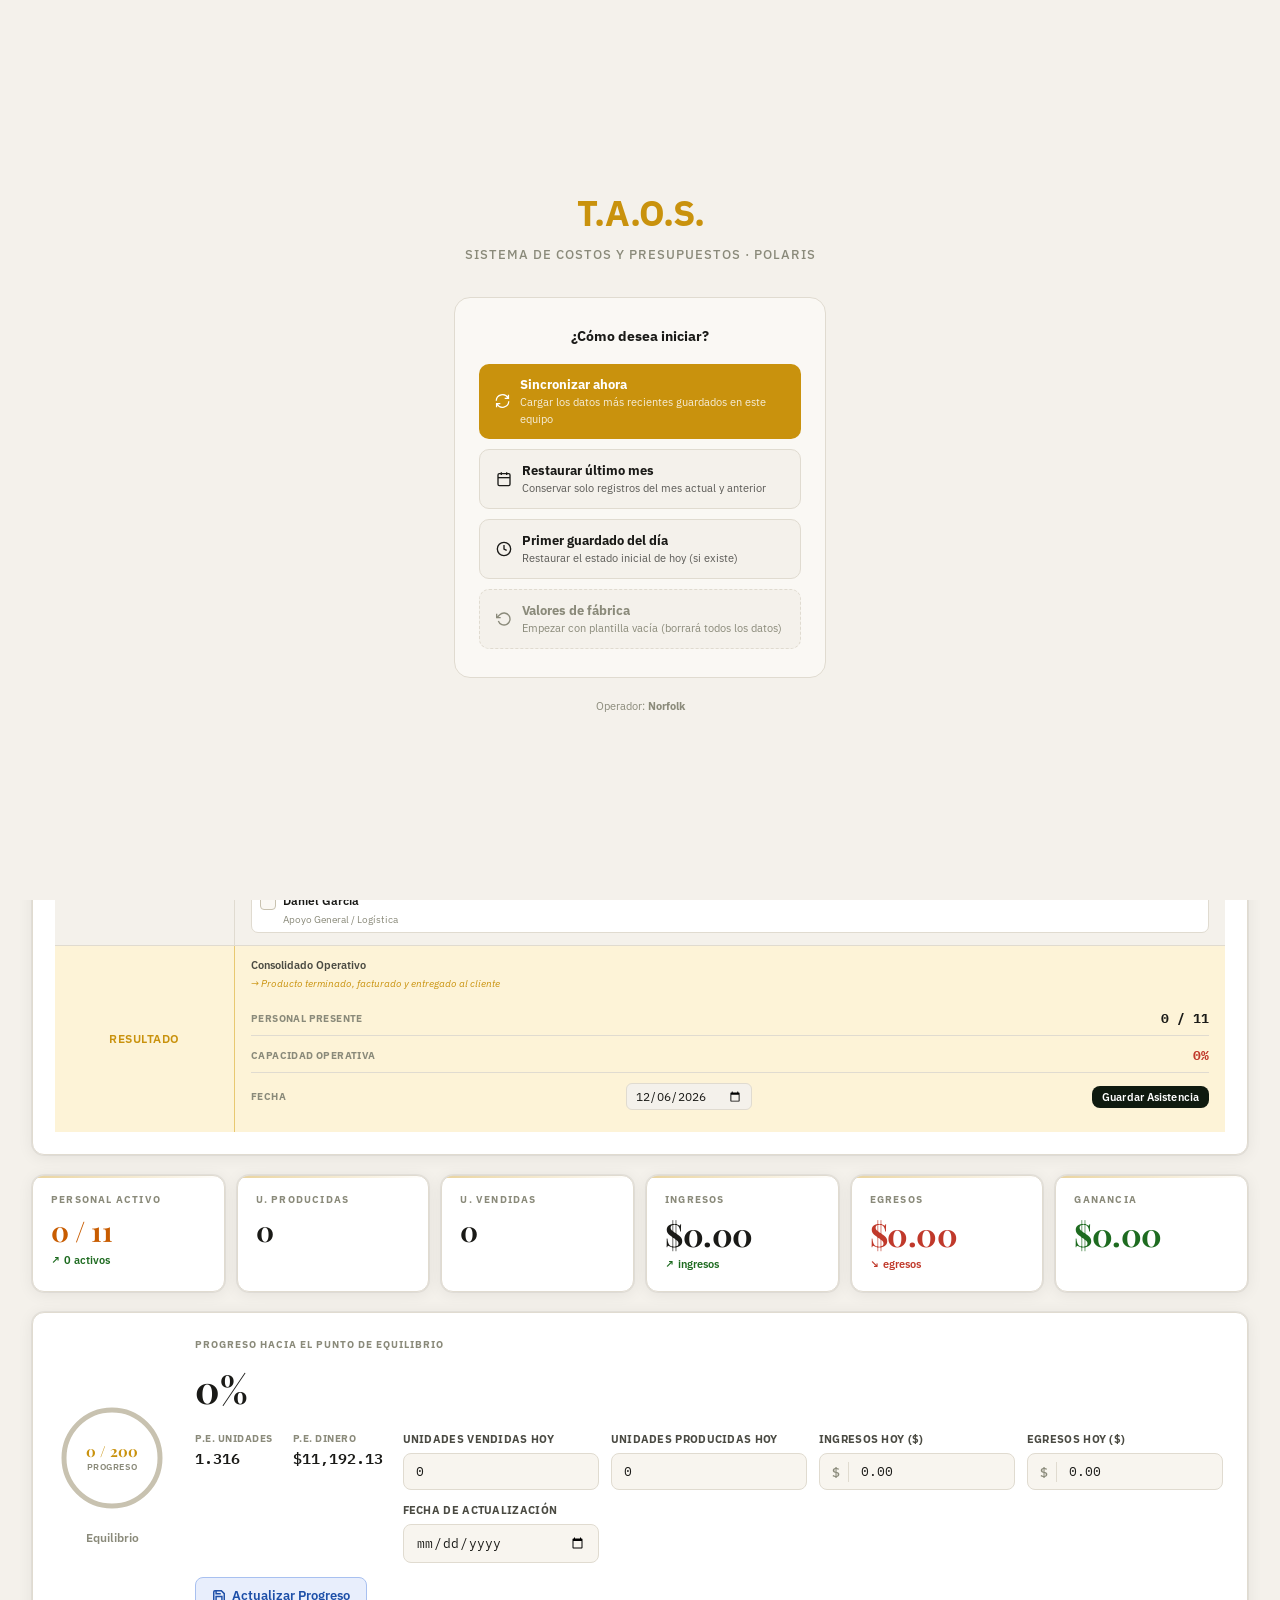
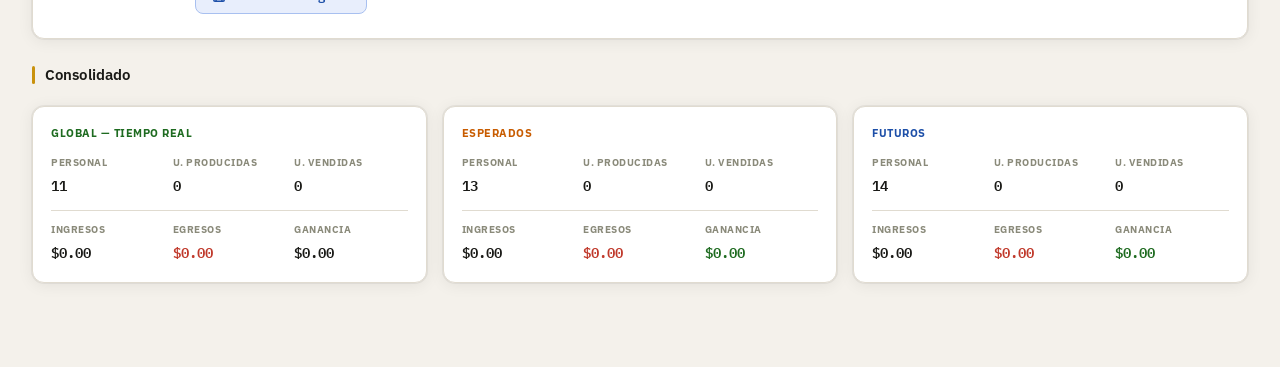
==== taos.html @ 8492a5e0 "Version prueba de la app TAOS" ====
<!DOCTYPE html>
<html lang="es">
<head>
  <meta charset="UTF-8">
  <meta name="viewport" content="width=device-width, initial-scale=1.0">
  <title>TAOS · Sistema de Costos y Presupuestos</title>
  <link rel="stylesheet" href="taos.css">
</head>
<body>
<div class="app-wrapper">

  <nav class="top-nav">
    <div class="top-nav-brand">
      <span class="top-nav-logo">T.A.O.S.</span>
      <div class="nav-divider"></div>
      <span class="top-nav-title">Sistema de Costos y Presupuestos</span>
    </div>
    <div style="display:flex;gap:6px;margin-left:auto;align-items:center">
      <div style="position:relative">
        <button class="nav-action-btn" onclick="togglePanelActualizar()" title="Actualizar todo el sistema">
          <svg width="14" height="14" fill="none" stroke="currentColor" stroke-width="2" viewBox="0 0 24 24"><path d="M21.5 2v6h-6M2.5 22v-6h6M2 11.5a10 10 0 0 1 18.8-4.3M22 12.5a10 10 0 0 1-18.8 4.2"/></svg>
          Actualizar Sistema
        </button>
        <div id="panel_actualizar" class="guardar-panel" style="display:none">
          <button class="guardar-panel-btn" onclick="cerrarTodosPaneles(); sincronizarDesdeRegistro(); syncAllCalculators(); calcProyecciones(); actualizarResumenEjecutivo(); renderNomina(); renderInventario(); renderInventarioGeneral(); renderRegistroDiario(); guardarSnapshot('sync'); toast('Sistema actualizado ✓')">🔄 Sincronizar ahora</button>
          <div id="historial_opts"></div>
        </div>
      </div>
      <div style="position:relative">
        <button class="nav-action-btn" onclick="togglePanelGuardar()" title="Guardar o respaldar datos">
          <svg width="14" height="14" fill="none" stroke="currentColor" stroke-width="2" viewBox="0 0 24 24"><path d="M19 21H5a2 2 0 01-2-2V5a2 2 0 012-2h11l5 5v11a2 2 0 01-2 2z"/><polyline points="17 21 17 13 7 13 7 21"/><polyline points="7 3 7 8 15 8"/></svg>
          Guardar Sistema
        </button>
        <div id="panel_guardar" class="guardar-panel" style="display:none">
          <button class="guardar-panel-btn" onclick="guardarSistemaLocal()">💾 Guardar Localmente</button>
          <button class="guardar-panel-btn" onclick="guardarCierreCaja()">🔒 Cierre de Caja</button>
          <button class="guardar-panel-btn" onclick="guardarRespaldo()">📁 Guardar Respaldo</button>
          <button class="guardar-panel-btn" onclick="document.getElementById('file_restaurar').click()">📂 Restaurar Respaldo</button>
          <input type="file" id="file_restaurar" accept=".json" style="display:none" onchange="restaurarRespaldo(this)">
        </div>
      </div>
      <div style="position:relative">
        <button class="nav-action-btn nav-action-btn--danger" onclick="togglePanelReset()" title="Resetear datos">
          <svg width="14" height="14" fill="none" stroke="currentColor" stroke-width="2" viewBox="0 0 24 24"><polyline points="1 4 1 10 7 10"/><path d="M3.51 15a9 9 0 1 0 2.13-9.36L1 10"/></svg>
          Reset
        </button>
        <div id="panel_reset" class="guardar-panel" style="display:none">
          <button class="guardar-panel-btn" onclick="restaurarPrimerGuardado()">🕐 Primer Guardado del Día</button>
          <button class="guardar-panel-btn" onclick="restaurarValoresFabrica()">🏭 Valores de Fábrica</button>
          <button class="guardar-panel-btn" onclick="restaurarValoresPredeterminados()">🔧 Valores Predeterminados</button>
          <button class="guardar-panel-btn" onclick="restaurarUltimoMes()">📅 Restaurar Último Mes</button>
        </div>
      </div>
      <div style="position:relative">
        <button class="nav-action-btn" onclick="togglePanelBuzon()" title="Solicitudes pendientes" id="buzon_btn">
          <svg width="14" height="14" fill="none" stroke="currentColor" stroke-width="2" viewBox="0 0 24 24"><path d="M22 2L11 13"/><path d="M22 2l-7 20-4-9-9-4 20-7z"/></svg>
          <span id="buzon_badge" style="display:none;background:var(--red);color:#fff;font-size:10px;font-weight:700;border-radius:50%;width:16px;height:16px;line-height:16px;text-align:center;position:absolute;top:-4px;right:-4px">0</span>
        </button>
        <div id="panel_buzon" class="guardar-panel" style="display:none;min-width:240px">
          <div style="padding:10px 14px;border-bottom:1px solid var(--border);font-size:11px;font-weight:700;color:var(--text3);text-transform:uppercase;letter-spacing:.5px">📬 Solicitudes de Acceso</div>
          <div id="buzon_lista" style="padding:8px 14px"></div>
        </div>
      </div>
      <div style="position:relative">
        <button class="nav-action-btn" onclick="togglePanelProfile()" title="Operador" id="profile_btn">
          <svg width="14" height="14" fill="none" stroke="currentColor" stroke-width="2" viewBox="0 0 24 24"><path d="M20 21v-2a4 4 0 0 0-4-4H8a4 4 0 0 0-4 4v2"/><circle cx="12" cy="7" r="4"/></svg>
          <span id="profile_btn_name" style="font-weight:600;margin-left:4px">Operador</span>
        </button>
        <div id="panel_profile" class="guardar-panel" style="display:none;min-width:220px">
          <div style="padding:10px 14px;border-bottom:1px solid var(--border)">
            <div style="font-size:11px;color:var(--text3);margin-bottom:4px">Operador actual</div>
            <div style="display:flex;align-items:center;gap:6px">
              <input type="text" id="profile_name_input" value="Operador" style="flex:1;padding:6px 8px;border:1px solid var(--border);border-radius:6px;background:var(--bg);color:var(--text);font-size:13px;font-weight:600" maxlength="30" onchange="guardarNombreOperador(this.value)">
              <span id="profile_lock_icon" style="cursor:pointer;font-size:16px;opacity:.6" onclick="toggleBloqueoOperador()" title="Bloqueado — haz clic para desbloquear">🔒</span>
            </div>
          </div>
          <button class="guardar-panel-btn" onclick="guardarYCerrarSesion()" style="color:var(--orange-text)">🚪 Cerrar sesión y guardar</button>
          <button class="guardar-panel-btn" onclick="registrarOperadorNuevo()" style="color:var(--green-text);border-top:1px solid var(--border)">➕ Registrar operador nuevo</button>
          <div id="otros_operadores_wrap" style="padding:8px 14px;border-top:1px solid var(--border)">
            <div id="otros_operadores_list"></div>
          </div>
        </div>
      </div>
    </div>
  </nav>

  <div class="main-tabs">
    <button class="main-tab active" data-tab="resumen">
      <svg width="15" height="15" fill="none" stroke="currentColor" stroke-width="2" viewBox="0 0 24 24"><rect x="3" y="3" width="7" height="7"/><rect x="14" y="3" width="7" height="7"/><rect x="3" y="14" width="7" height="7"/><rect x="14" y="14" width="7" height="7"/></svg>
      <span>Resumen Ejecutivo</span>
    </button>
    <button class="main-tab" data-tab="calculadoras">
      <svg width="15" height="15" fill="none" stroke="currentColor" stroke-width="2" viewBox="0 0 24 24"><rect x="4" y="4" width="16" height="16" rx="2"/><path d="M8 8h8M8 12h8M8 16h4"/></svg>
      <span>Calculadoras</span>
    </button>
    <button class="main-tab" data-tab="registro">
      <svg width="15" height="15" fill="none" stroke="currentColor" stroke-width="2" viewBox="0 0 24 24"><rect x="3" y="4" width="18" height="18" rx="2"/><line x1="16" y1="2" x2="16" y2="6"/><line x1="8" y1="2" x2="8" y2="6"/><line x1="3" y1="10" x2="21" y2="10"/></svg>
      <span>Registro Diario</span>
    </button>
    <button class="main-tab" data-tab="control">
      <svg width="15" height="15" fill="none" stroke="currentColor" stroke-width="2" viewBox="0 0 24 24"><circle cx="9" cy="7" r="3"/><path d="M3 20c0-3 2.7-5 6-5s6 2 6 5"/><circle cx="17" cy="9" r="2"/><path d="M21 20c0-2-1.8-3.5-4-3.5"/></svg>
      <span>Control Financiero</span>
    </button>
    <button class="main-tab" data-tab="proyecciones">
      <svg width="15" height="15" fill="none" stroke="currentColor" stroke-width="2" viewBox="0 0 24 24"><polyline points="22 7 13.5 15.5 8.5 10.5 2 17"/><polyline points="16 7 22 7 22 13"/></svg>
      <span>Proyecciones</span>
    </button>
  </div>

  <!-- ══ TAB 1 — RESUMEN EJECUTIVO ══ -->
  <div class="tab-content active" id="tab_resumen">

    <div class="card" style="margin-bottom:20px">
      <div class="section-title">Proceso Productivo — Mapa de Flujo</div>

      <div id="mapa_flujo_body">
      <!-- LAYOUT: UN BLOQUE POR FILA (uno debajo del otro) -->
      <div class="proceso-flow-h">

        <!-- COMERCIAL -->
        <div class="proceso-col-h" data-area="comercial">
          <div class="proceso-step active" data-step="comercial" onclick="activarPaso('comercial')">COMERCIAL</div>
          <div class="proceso-sub-h">
            <div class="proceso-area-label">Área Mostrador / Área Facturación - Entrega</div>
            <div class="proceso-result-tag">→ Atención al cliente, Ventas, Facturas, Documentación</div>
            <div class="proceso-personal">
              <div class="personal-check" data-pid="1">
                <label class="check-toggle"><input type="checkbox" id="pcheck_1" onchange="togglePresencia(1,this.checked)"><span class="check-mark"></span><span class="personal-name">María García</span></label>
                <span class="personal-role">Área Mostrador</span>
              </div>
              <div class="personal-check" data-pid="2">
                <label class="check-toggle"><input type="checkbox" id="pcheck_2" onchange="togglePresencia(2,this.checked)"><span class="check-mark"></span><span class="personal-name">Carlos López</span></label>
                <span class="personal-role">Área Facturación - Entrega</span>
              </div>
            </div>
          </div>
        </div>

        <!-- ADMINISTRACIÓN -->
        <div class="proceso-col-h" data-area="admin">
          <div class="proceso-step" data-step="administracion" onclick="activarPaso('administracion')">ADMINISTRACIÓN</div>
          <div class="proceso-sub-h">
            <div class="proceso-area-label">Área Dirección / Área Coordinación-Control / Área Marketing</div>
            <div class="proceso-result-tag">→ Toma de decisiones, Gestión, Reportes, Auditoría, Publicidad</div>
            <div class="proceso-personal">
              <div class="personal-check" data-pid="4">
                <label class="check-toggle"><input type="checkbox" id="pcheck_4" onchange="togglePresencia(4,this.checked)"><span class="check-mark"></span><span class="personal-name">Pedro Vargas</span></label>
                <span class="personal-role">Área Dirección</span>
              </div>
              <div class="personal-check" data-pid="11">
                <label class="check-toggle"><input type="checkbox" id="pcheck_11" onchange="togglePresencia(11,this.checked)"><span class="check-mark"></span><span class="personal-name">Martin Arias</span></label>
                <span class="personal-role">Área Marketing</span>
              </div>
              <div class="personal-check" data-pid="3">
                <label class="check-toggle"><input type="checkbox" id="pcheck_3" onchange="togglePresencia(3,this.checked)"><span class="check-mark"></span><span class="personal-name">Ana Torres</span></label>
                <span class="personal-role">Área Coordinación Control</span>
              </div>
            </div>
          </div>
        </div>

        <!-- OPERACIONES -->
        <div class="proceso-col-h" data-area="operaciones">
          <div class="proceso-step" data-step="operaciones" onclick="activarPaso('operaciones')">OPERACIONES</div>
          <div class="proceso-sub-h">
            <div class="proceso-area-label">Área Lavado / Área Maduración / Área Modelado / Área Empaquetado-Etiquetado / Área Depósito</div>
            <div class="proceso-result-tag">→ Adecuación ingredientes, Maduración, Moldes, Empaque, Almacenamiento</div>
            <div class="proceso-personal">
              <div class="personal-check" data-pid="5">
                <label class="check-toggle"><input type="checkbox" id="pcheck_5" onchange="togglePresencia(5,this.checked)"><span class="check-mark"></span><span class="personal-name">Lucía Méndez</span></label>
                <span class="personal-role">Área Lavado / Pasteurización</span>
              </div>
              <div class="personal-check" data-pid="6">
                <label class="check-toggle"><input type="checkbox" id="pcheck_6" onchange="togglePresencia(6,this.checked)"><span class="check-mark"></span><span class="personal-name">Diego Ríos</span></label>
                <span class="personal-role">Área Maduración</span>
              </div>
              <div class="personal-check" data-pid="7">
                <label class="check-toggle"><input type="checkbox" id="pcheck_7" onchange="togglePresencia(7,this.checked)"><span class="check-mark"></span><span class="personal-name">Sofía Castro</span></label>
                <span class="personal-role">Área Modelado</span>
              </div>
              <div class="personal-check" data-pid="8">
                <label class="check-toggle"><input type="checkbox" id="pcheck_8" onchange="togglePresencia(8,this.checked)"><span class="check-mark"></span><span class="personal-name">Andrés Paz</span></label>
                <span class="personal-role">Área Empaquetado-Etiquetado</span>
              </div>
              <div class="personal-check" data-pid="9">
                <label class="check-toggle"><input type="checkbox" id="pcheck_9" onchange="togglePresencia(9,this.checked)"><span class="check-mark"></span><span class="personal-name">Kerly Vivanco</span></label>
                <span class="personal-role">Área Depósito</span>
              </div>
              <div class="personal-check" data-pid="10">
                <label class="check-toggle"><input type="checkbox" id="pcheck_10" onchange="togglePresencia(10,this.checked)"><span class="check-mark"></span><span class="personal-name">Daniel Garcia</span></label>
                <span class="personal-role">Apoyo General / Logística</span>
              </div>
            </div>
          </div>
        </div>

        <!-- RESULTADO -->
        <div class="proceso-col-h resultado-col">
          <div class="proceso-step result" data-step="resultado" onclick="activarPaso('resultado')">RESULTADO</div>
          <div class="proceso-sub-h">
            <div class="proceso-area-label">Consolidado Operativo</div>
            <div class="proceso-result-tag">→ Producto terminado, facturado y entregado al cliente</div>
            <div class="proceso-personal resultado-panel">
              <div class="resultado-stat">
                <span class="resultado-label">Personal presente</span>
                <span class="resultado-val" id="res_personal_presente">0 / 11</span>
              </div>
              <div class="resultado-stat">
                <span class="resultado-label">Capacidad operativa</span>
                <span class="resultado-val" id="res_cap_operativa">—</span>
              </div>
              <div class="resultado-stat" style="flex-direction:row;gap:8px;align-items:center;flex-wrap:wrap">
                <span class="resultado-label">Fecha</span>
                <input type="date" id="res_fecha" style="font-size:12px;padding:4px 8px;border:1px solid var(--border);border-radius:6px;background:var(--bg);color:var(--text)" onchange="sincronizarFechaResultado(this.value)">
                <button class="btn-primary" style="padding:4px 10px;font-size:11px" onclick="guardarAsistencia()">Guardar Asistencia</button>
              </div>
            </div>
          </div>
        </div>

      </div><!-- /proceso-flow-h -->
      </div><!-- /mapa_flujo_body -->
    </div>

    <div class="stat-grid" style="margin-bottom:20px">
      <div class="stat-card"><div class="stat-label">Personal Activo</div><div class="stat-value" id="re_personal">—</div><div class="stat-badge">↗ activo</div></div>
      <div class="stat-card"><div class="stat-label">U. Producidas</div><div class="stat-value" id="re_u_prod">—</div></div>
      <div class="stat-card"><div class="stat-label">U. Vendidas</div><div class="stat-value" id="re_u_vend">—</div></div>
      <div class="stat-card"><div class="stat-label">Ingresos</div><div class="stat-value big" id="re_ingresos">—</div><div class="stat-badge">↗ ingresos</div></div>
      <div class="stat-card"><div class="stat-label">Egresos</div><div class="stat-value big" id="re_egresos" style="color:var(--red)">—</div><div class="stat-badge down">↘ egresos</div></div>
      <div class="stat-card"><div class="stat-label">Ganancia</div><div class="stat-value big" id="re_ganancia" style="color:var(--green-text)">—</div></div>
    </div>

    <!-- Contador Punto de Equilibrio -->
    <div class="equilibrio-card">
      <div class="eq-circle-wrap">
        <div class="eq-circle">
          <svg width="110" height="110" style="position:absolute;transform:rotate(-90deg)">
            <circle cx="55" cy="55" r="48" fill="none" stroke="var(--border2)" stroke-width="5"/>
            <circle id="eq_circle_fill" cx="55" cy="55" r="48" fill="none"
              stroke="var(--brand)" stroke-width="5"
              stroke-dasharray="301.59" stroke-dashoffset="301.59"
              style="transition:stroke-dashoffset .8s ease"/>
          </svg>
          <span class="eq-pct" id="eq_circle_num" style="position:relative;z-index:1">—</span>
          <span class="eq-label" style="position:relative;z-index:1">progreso</span>
        </div>
        <div style="font-size:12px;font-weight:600;color:var(--text3);text-align:center;margin-top:6px">Equilibrio</div>
      </div>
      <div class="eq-info">
        <h4>Progreso hacia el Punto de Equilibrio</h4>
        <div class="eq-big" id="eq_pct">—</div>
        <div class="eq-meta">
          <div class="eq-meta-item">
            <label>P.E. Unidades</label>
            <span id="eq_pe_unidades">—</span>
          </div>
          <div class="eq-meta-item">
            <label>P.E. Dinero</label>
            <span id="eq_pe_dinero">—</span>
          </div>
          <div class="eq-fields-grid">
            <div class="field-group">
              <div class="field-label">Unidades Vendidas Hoy</div>
              <div class="field-input-wrap">
                <input class="field-input" id="actual_u_vendidas" type="number" value="170" min="0" step="1">
              </div>
            </div>
            <div class="field-group">
              <div class="field-label">Unidades Producidas Hoy</div>
              <div class="field-input-wrap">
                <input class="field-input" id="eq_uprod" type="number" min="0" step="1" placeholder="0">
              </div>
            </div>
            <div class="field-group">
              <div class="field-label">Ingresos Hoy ($)</div>
              <div class="field-input-wrap"><span class="field-prefix">$</span>
                <input class="field-input" id="eq_ingresos" type="number" min="0" step="0.01" placeholder="0.00">
              </div>
            </div>
            <div class="field-group">
              <div class="field-label">Egresos Hoy ($)</div>
              <div class="field-input-wrap"><span class="field-prefix">$</span>
                <input class="field-input" id="eq_egresos" type="number" min="0" step="0.01" placeholder="0.00">
              </div>
            </div>
            <div class="field-group">
              <div class="field-label">Fecha de Actualización</div>
              <div class="field-input-wrap">
                <input class="field-input" id="eq_fecha" type="date">
              </div>
            </div>
          </div>
        </div>
        <div style="margin-top:14px">
          <button class="btn-save" id="btn_guardar_progreso" onclick="guardarConsolidado()">
            <svg width="14" height="14" fill="none" stroke="currentColor" stroke-width="2.5" viewBox="0 0 24 24">
              <path d="M19 21H5a2 2 0 01-2-2V5a2 2 0 012-2h11l5 5v11a2 2 0 01-2 2z"/>
              <polyline points="17 21 17 13 7 13 7 21"/><polyline points="7 3 7 8 15 8"/>
            </svg>
            Actualizar Progreso
          </button>
        </div>
      </div>
    </div>

    <div class="section-title">Consolidado</div>
    <div class="consolidado-grid">
      <div class="cons-card">
        <div class="cons-header"><span class="cons-tag green">Global — Tiempo Real</span></div>
        <div class="cons-row">
          <div class="cons-item"><label>Personal</label><span id="cons_g_personal">—</span></div>
          <div class="cons-item"><label>U. Producidas</label><span id="cons_g_uprod">—</span></div>
          <div class="cons-item"><label>U. Vendidas</label><span id="cons_g_uvend">—</span></div>
        </div>
        <hr class="cons-divider">
        <div class="cons-row">
          <div class="cons-item"><label>Ingresos</label><span id="cons_g_ing">—</span></div>
          <div class="cons-item"><label>Egresos</label><span id="cons_g_eg" class="red">—</span></div>
          <div class="cons-item"><label>Ganancia</label><span id="cons_g_gan">—</span></div>
        </div>
      </div>
      <div class="cons-card">
        <div class="cons-header"><span class="cons-tag orange">Esperados</span></div>
        <div class="cons-row">
          <div class="cons-item"><label>Personal</label><span id="cons_e_personal">—</span></div>
          <div class="cons-item"><label>U. Producidas</label><span id="cons_e_uprod">—</span></div>
          <div class="cons-item"><label>U. Vendidas</label><span id="cons_e_uvend">—</span></div>
        </div>
        <hr class="cons-divider">
        <div class="cons-row">
          <div class="cons-item"><label>Ingresos</label><span id="cons_e_ing">—</span></div>
          <div class="cons-item"><label>Egresos</label><span id="cons_e_eg" class="red">—</span></div>
          <div class="cons-item"><label>Ganancia</label><span id="cons_e_gan" class="green">—</span></div>
        </div>
      </div>
      <div class="cons-card">
        <div class="cons-header"><span class="cons-tag blue">Futuros</span></div>
        <div class="cons-row">
          <div class="cons-item"><label>Personal</label><span id="cons_f_personal">—</span></div>
          <div class="cons-item"><label>U. Producidas</label><span id="cons_f_uprod">—</span></div>
          <div class="cons-item"><label>U. Vendidas</label><span id="cons_f_uvend">—</span></div>
        </div>
        <hr class="cons-divider">
        <div class="cons-row">
          <div class="cons-item"><label>Ingresos</label><span id="cons_f_ing">—</span></div>
          <div class="cons-item"><label>Egresos</label><span id="cons_f_eg" class="red">—</span></div>
          <div class="cons-item"><label>Ganancia</label><span id="cons_f_gan" class="green">—</span></div>
        </div>
      </div>
    </div>
  </div><!-- /tab_resumen -->

  <!-- ══ TAB 2 — CALCULADORAS ══ -->
  <div class="tab-content" id="tab_calculadoras">
    <div class="calc-tabs">
      <button class="calc-tab active" data-calc="costos_fijos">Costos Fijos</button>
      <button class="calc-tab" data-calc="costos_variables">Costos Variables</button>
      <button class="calc-tab" data-calc="directos_indirectos">Directos e Indirectos</button>
      <button class="calc-tab" data-calc="materia_prima">Materia Prima</button>
      <button class="calc-tab" data-calc="mano_obra">Mano de Obra</button>
      <button class="calc-tab" data-calc="costeo_receta">Costeo de Receta</button>
      <button class="calc-tab" data-calc="margen_ganancia">Margen de Ganancia</button>
      <button class="calc-tab" data-calc="punto_equilibrio">Punto de Equilibrio</button>
    </div>

    <div class="calc-panel active" id="calc_costos_fijos">
      <div class="calc-result-card"><div><div class="calc-result-label">Total Costos Fijos</div><div class="calc-result-value" id="cf_total">$0.00</div></div></div>
      <div class="calc-fields">
        <div class="field-group"><div class="field-label">Arriendo / Alquiler ($)</div><div class="field-input-wrap"><span class="field-prefix">$</span><input class="field-input" id="cf_arriendo" type="number" value="600" min="0" step="10"></div></div>
        <div class="field-group"><div class="field-label">Servicios Básicos ($)</div><div class="field-input-wrap"><span class="field-prefix">$</span><input class="field-input" id="cf_servicios" type="number" value="300" min="0" step="10"></div></div>
        <div class="field-group"><div class="field-label">Nómina Total <span class="auto-badge">AUTO</span></div><div class="field-input-wrap auto-field"><span class="field-prefix">$</span><input class="field-input" id="cf_nomina_val" type="number" value="7040" min="0" step="50"></div></div>
        <div class="field-group"><div class="field-label">Depreciación Maquinaria <span class="auto-badge">AUTO</span></div><div class="field-input-wrap auto-field"><span class="field-prefix">$</span><input class="field-input" id="cf_deprec" type="number" value="610" min="0" step="10"></div></div>
        <div class="field-group"><div class="field-label">Consumibles / Suministros ($)</div><div class="field-input-wrap"><span class="field-prefix">$</span><input class="field-input" id="cf_consumibles" type="number" value="200" min="0" step="10"></div></div>
      </div>
      <div class="auto-note">Nómina y Depreciación se sincronizan automáticamente desde Control Financiero.</div>
    </div>

    <div class="calc-panel" id="calc_costos_variables">
      <div class="calc-result-card"><div><div class="calc-result-label">Total Costos Variables</div><div class="calc-result-value" id="cv_total">$0.00</div></div></div>
      <div class="calc-fields">
        <div class="field-group"><div class="field-label">Costo Unitario Variable <span class="auto-badge">AUTO</span></div><div class="field-input-wrap auto-field"><span class="field-prefix">$</span><input class="field-input" id="cv_costo_unit" type="number" value="3.294" min="0" step="0.001"></div></div>
        <div class="field-group"><div class="field-label">Cantidad de Unidades</div><div class="field-input-wrap"><input class="field-input" id="cv_cantidad" type="number" value="200" min="0" step="1" style="padding-left:10px"></div></div>
      </div>
      <div class="auto-note">Costo Unitario se sincroniza desde Materia Prima.</div>
    </div>

    <div class="calc-panel" id="calc_directos_indirectos">
      <div class="calc-result-card" style="background:var(--blue-soft);border-color:#7ec8e3">
        <div><div class="calc-result-label" style="color:var(--blue-text)">Costos Directos</div><div class="calc-result-value" id="di_directos" style="color:var(--blue-text)">$0.00</div></div>
        <div style="text-align:right"><div style="font-size:11px;font-weight:600;color:var(--blue-text);margin-bottom:2px">COSTOS INDIRECTOS</div><div style="font-size:20px;font-weight:700;font-family:var(--mono);color:var(--blue-text)" id="di_indirectos">$0.00</div></div>
      </div>
      <div class="calc-result-card" style="margin-top:8px"><div><div class="calc-result-label">Total Estructura de Costos</div><div class="calc-result-value" id="di_total">$0.00</div></div></div>
      <div class="calc-fields">
        <div class="field-group"><div class="field-label">Materia Prima ($)</div><div class="field-input-wrap"><span class="field-prefix">$</span><input class="field-input" id="di_mp" type="number" value="560" min="0" step="10"></div></div>
        <div class="field-group"><div class="field-label">Mano de Obra Directa <span class="auto-badge">AUTO</span></div><div class="field-input-wrap auto-field"><span class="field-prefix">$</span><input class="field-input" id="di_mod" type="number" value="7040" min="0" step="50"></div></div>
        <div class="field-group"><div class="field-label">CIF — Costos Ind. de Fabricación ($)</div><div class="field-input-wrap"><span class="field-prefix">$</span><input class="field-input" id="di_cif" type="number" value="200" min="0" step="10"></div></div>
        <div class="field-group"><div class="field-label">Gastos Adm. Generales ($)</div><div class="field-input-wrap"><span class="field-prefix">$</span><input class="field-input" id="di_gadm" type="number" value="900" min="0" step="10"></div></div>
        <div class="field-group"><div class="field-label">Gastos de Ventas ($)</div><div class="field-input-wrap"><span class="field-prefix">$</span><input class="field-input" id="di_gven" type="number" value="290" min="0" step="10"></div></div>
      </div>
      <div class="auto-note">Mano de Obra se sincroniza automáticamente desde la calculadora de M.O.</div>
    </div>

    <div class="calc-panel" id="calc_materia_prima">
      <div class="calc-result-card dark"><div><div style="font-size:11px;font-weight:700;text-transform:uppercase;letter-spacing:.6px;color:rgba(255,255,255,.6);margin-bottom:4px">Costo Materia Prima / Unidad</div><div style="font-size:32px;font-weight:700;font-family:var(--mono);color:var(--brand)" id="mp_total_disp">$0.0000</div></div></div>
      <div class="calc-fields">
        <div class="field-group"><div class="field-label">Mezcla Base ($)</div><div class="field-input-wrap"><span class="field-prefix">$</span><input class="field-input" id="mp_mezcla" type="number" value="3.00" min="0" step="0.001"></div></div>
        <div class="field-group"><div class="field-label">Congelante / Aditivos ($)</div><div class="field-input-wrap"><span class="field-prefix">$</span><input class="field-input" id="mp_congelante" type="number" value="0.25" min="0" step="0.001"></div></div>
        <div class="field-group"><div class="field-label">Merma (%)</div><div class="field-input-wrap"><span class="field-prefix">%</span><input class="field-input" id="mp_merma" type="number" value="1.33" min="0" max="100" step="0.01"></div></div>
      </div>
      <div class="auto-note">El resultado se propaga automáticamente a Costeo de Receta, Costos Variables y Punto de Equilibrio.</div>
    </div>

    <div class="calc-panel" id="calc_mano_obra">
      <div class="calc-result-card" style="background:var(--purple-soft);border-color:#c4a8ff"><div><div class="calc-result-label" style="color:var(--purple-text)">Total Mano de Obra</div><div class="calc-result-value" id="mo_total" style="color:var(--purple-text)">$0.00</div></div></div>
      <div class="calc-fields">
        <div class="field-group"><div class="field-label">Salario por Hora ($)</div><div class="field-input-wrap"><span class="field-prefix">$</span><input class="field-input" id="mo_salario" type="number" value="2.30" min="0.01" step="0.10"></div></div>
        <div class="field-group"><div class="field-label">Horas Trabajadas / Mes</div><div class="field-input-wrap"><input class="field-input" id="mo_horas" type="number" value="200" min="1" max="744" step="1" style="padding-left:10px"></div></div>
        <div class="field-group"><div class="field-label">N° Trabajadores <span class="auto-badge">AUTO</span></div><div class="field-input-wrap auto-field"><input class="field-input" id="mo_trabajadores" type="number" value="4" min="1" step="1" style="padding-left:10px"></div></div>
      </div>
      <div class="auto-note">N° Trabajadores se sincroniza automáticamente con el personal de Operaciones en Nómina.</div>
    </div>

    <div class="calc-panel" id="calc_costeo_receta">
      <div class="calc-result-card dark" style="flex-direction:column;gap:6px;padding:20px 24px">
        <div style="display:flex;justify-content:space-between;align-items:flex-start;width:100%">
          <div><div style="font-size:11px;font-weight:700;text-transform:uppercase;letter-spacing:.6px;color:rgba(255,255,255,.6);margin-bottom:4px">Precio de Venta con IVA</div><div style="font-size:32px;font-weight:700;font-family:var(--mono);color:var(--brand)" id="cr_pvdiva_disp">$0.00</div></div>
          <div style="text-align:right"><div style="font-size:11px;font-weight:700;text-transform:uppercase;letter-spacing:.6px;color:rgba(255,255,255,.5);margin-bottom:4px">Costo Materia Prima</div><div style="font-size:20px;font-weight:700;font-family:var(--mono);color:rgba(255,255,255,.9)" id="cr_psc_disp">$0.0000</div></div>
        </div>
      </div>
      <div class="calc-fields">
        <div class="field-group"><div class="field-label">PSC — Precio de Costo <span class="auto-badge">AUTO</span></div><div class="field-input-wrap auto-field"><span class="field-prefix">$</span><input class="field-input" id="cr_psc" type="number" value="3.294" min="0" step="0.001"></div></div>
        <div class="field-group"><div class="field-label">Margen de Ganancia (%)</div><div class="field-input-wrap"><span class="field-prefix">%</span><input class="field-input" id="cr_margen" type="number" value="61.3" min="0" max="99" step="0.1"></div></div>
        <div class="field-group"><div class="field-label">IVA (%)</div><div class="field-input-wrap"><span class="field-prefix">%</span><input class="field-input" id="cr_iva" type="number" value="15" min="0" max="100" step="1"></div></div>
        <div class="field-group"><div class="field-label">PVD — Precio de Venta s/IVA <span class="auto-badge">AUTO</span></div><div class="field-input-wrap auto-field"><span class="field-prefix">$</span><input class="field-input" id="cr_pvd" type="number" readonly></div></div>
        <div class="field-group"><div class="field-label">PVD con IVA <span class="auto-badge">AUTO</span></div><div class="field-input-wrap auto-field"><span class="field-prefix">$</span><input class="field-input" id="cr_pvdiva" type="number" readonly></div></div>
        <div class="field-group"><div class="field-label">Markup (%) <span class="auto-badge">AUTO</span></div><div class="field-input-wrap auto-field"><span class="field-prefix">%</span><input class="field-input" id="cr_markup" type="number" readonly></div></div>
      </div>
      <div class="auto-note">PSC se sincroniza desde Materia Prima. PVD, PVD+IVA y Markup se calculan automáticamente.</div>
    </div>

    <div class="calc-panel" id="calc_margen_ganancia">
      <div class="calc-result-card" style="background:var(--orange-soft);border-color:#f5c08a">
        <div><div class="calc-result-label" style="color:var(--orange-text)">Margen de Ganancia</div><div class="calc-result-value" id="mg_total_margen" style="color:var(--orange-text)">0.0%</div><div id="mg_margen_indicator" class="mg-indicator bad">● Bajo</div></div>
        <div style="text-align:right"><div style="font-size:11px;font-weight:600;color:var(--orange-text);margin-bottom:2px">GANANCIA NETA</div><div style="font-size:20px;font-weight:700;font-family:var(--mono);color:var(--orange-text)" id="mg_ganancia_neta">$0.00</div></div>
      </div>
      <div class="calc-fields">
        <div class="field-group"><div class="field-label">Ingresos Totales <span class="auto-badge">AUTO</span></div><div class="field-input-wrap auto-field"><span class="field-prefix">$</span><input class="field-input" id="mg_ingresos" type="number" value="0" min="0" step="10"></div></div>
        <div class="field-group"><div class="field-label">Egresos Totales <span class="auto-badge">AUTO</span></div><div class="field-input-wrap auto-field"><span class="field-prefix">$</span><input class="field-input" id="mg_egresos" type="number" value="0" min="0" step="10"></div></div>
        <div class="field-group"><div class="field-label">Inversión Registrada</div><div class="field-input-wrap"><span class="field-prefix">$</span><input class="field-input" id="mg_inversion" type="number" value="5000" min="0" step="100"></div></div>
      </div>
      <div class="auto-note">Ingresos y Egresos se sincronizan automáticamente con el Registro Diario. Sobreescribibles manualmente.</div>
    </div>

    <div class="calc-panel" id="calc_punto_equilibrio">
      <div class="calc-result-card red">
        <div><div class="calc-result-label" style="color:var(--red)">Punto de Equilibrio</div><div class="calc-result-value" id="pe_total_unidades" style="color:var(--red)">0 unidades</div><div style="font-size:12px;color:var(--red);margin-top:4px">Se necesita <strong id="pe_dinero_disp">$0.00</strong> para cubrir todos los costos</div></div>
        <div style="text-align:right"><div style="font-size:11px;color:var(--red);font-weight:600;margin-bottom:2px">MARGEN DE CONTRIBUCIÓN</div><div style="font-size:20px;font-weight:700;font-family:var(--mono);color:var(--red)" id="pe_margen_contrib">$0.00</div></div>
      </div>
      <div class="calc-fields">
        <div class="field-group"><div class="field-label">Costos Fijos Totales <span class="auto-badge">AUTO</span></div><div class="field-input-wrap auto-field"><span class="field-prefix">$</span><input class="field-input" id="pe_costos_fijos" type="number" value="10750" min="0" step="50"></div></div>
        <div class="field-group"><div class="field-label">Precio de Venta Unitario <span class="auto-badge">AUTO</span></div><div class="field-input-wrap auto-field"><span class="field-prefix">$</span><input class="field-input" id="pe_precio_venta" type="number" value="8.50" min="0.01" step="0.01"></div></div>
        <div class="field-group"><div class="field-label">Costo Variable Unitario <span class="auto-badge">AUTO</span></div><div class="field-input-wrap auto-field"><span class="field-prefix">$</span><input class="field-input" id="pe_costo_var_unit" type="number" value="3.50" min="0" step="0.01"></div></div>
        <div class="field-group"><div class="field-label">Unidades para Cubrir Costos <span class="auto-badge">AUTO</span></div><div class="field-input-wrap auto-field"><input class="field-input" id="pe_unidades" type="number" value="0" readonly style="padding-left:10px"></div></div>
        <div class="field-group"><div class="field-label">Dinero para Cubrir Costos <span class="auto-badge">AUTO</span></div><div class="field-input-wrap auto-field"><span class="field-prefix">$</span><input class="field-input" id="pe_dinero" type="number" value="0" readonly></div></div>
      </div>
      <div class="auto-note">Costos Fijos → Nómina + Inventario. Precio → Costeo de Receta. Costo Variable → Materia Prima.</div>
    </div>
  </div><!-- /tab_calculadoras -->

  <!-- ══ TAB 3 — REGISTRO DIARIO ══ -->
  <div class="tab-content" id="tab_registro">
    <div style="display:flex;align-items:center;gap:10px;margin-bottom:16px">
      <svg width="18" height="18" fill="none" stroke="currentColor" stroke-width="2" viewBox="0 0 24 24"><rect x="3" y="4" width="18" height="18" rx="2"/><line x1="16" y1="2" x2="16" y2="6"/><line x1="8" y1="2" x2="8" y2="6"/><line x1="3" y1="10" x2="21" y2="10"/></svg>
      <span style="font-size:16px;font-weight:700">Registro Diario de Operaciones</span>
    </div>

    <div class="card" style="margin-bottom:20px">
      <div class="section-title">Registrar Nuevo Día</div>
      <div class="reg-form-grid">
        <div class="field-group"><div class="field-label">Fecha</div><div class="field-input-wrap"><input class="field-input" id="reg_fecha" type="date" style="padding-left:10px"></div></div>
        <div class="field-group"><div class="field-label">Día</div><div class="field-input-wrap"><input class="field-input" id="reg_dia" type="text" placeholder="Ej: Lunes" style="padding-left:10px"></div></div>
        <div class="field-group"><div class="field-label">Semana</div><div class="field-input-wrap"><select class="field-input" id="reg_semana" style="padding-left:10px"></select></div></div>
        <div class="field-group"><div class="field-label">Mes</div><div class="field-input-wrap"><select class="field-input" id="reg_mes"><option value="0">—</option><option value="1">Enero</option><option value="2">Febrero</option><option value="3">Marzo</option><option value="4">Abril</option><option value="5">Mayo</option><option value="6">Junio</option><option value="7">Julio</option><option value="8">Agosto</option><option value="9">Septiembre</option><option value="10">Octubre</option><option value="11">Noviembre</option><option value="12">Diciembre</option></select></div></div>
        <div class="field-group"><div class="field-label">Presentes</div><div class="field-input-wrap"><input class="field-input" id="reg_presentes" type="text" readonly style="padding-left:10px;font-weight:700;color:var(--green-text)" value="—"></div></div>
        <div class="field-group"><div class="field-label">U. Producidas</div><div class="field-input-wrap"><input class="field-input" id="reg_uprod_form" type="number" min="0" step="1" placeholder="0" style="padding-left:10px"></div></div>
        <div class="field-group"><div class="field-label">U. Vendidas</div><div class="field-input-wrap"><input class="field-input" id="reg_uvend_form" type="number" min="0" step="1" placeholder="0" style="padding-left:10px"></div></div>
        <div class="field-group"><div class="field-label">Precio Vta. Unit. <span class="auto-badge">AUTO</span></div><div class="field-input-wrap auto-field"><span class="field-prefix">$</span><input class="field-input" id="reg_pvu" type="number" min="0" step="0.01"></div></div>
        <div class="field-group"><div class="field-label">Costo Fab. Unit. <span class="auto-badge">AUTO</span></div><div class="field-input-wrap auto-field"><span class="field-prefix">$</span><input class="field-input" id="reg_cfu" type="number" min="0" step="0.01"></div></div>
        <div class="field-group"><div class="field-label">Ingresos ($) — AUTO</div><div class="field-input-wrap"><span class="field-prefix">$</span><input class="field-input" id="reg_ingresos_form" type="number" min="0" step="0.01" placeholder="0.00" readonly tabindex="-1"></div></div>
        <div class="field-group"><div class="field-label">Egresos ($) — AUTO</div><div class="field-input-wrap"><span class="field-prefix">$</span><input class="field-input" id="reg_egresos_form" type="number" min="0" step="0.01" placeholder="0.00" readonly tabindex="-1"></div></div>
      </div>
      <div class="reg-preview" id="reg_preview">
        <span>Ganancia: <strong id="reg_prev_gan">$0.00</strong></span>
        <span>Margen: <strong id="reg_prev_marg">0.00%</strong></span>
      </div>
      <div style="margin-top:14px;display:flex;gap:10px">
        <button class="btn-save" onclick="agregarRegistroDiario()">
          <svg width="14" height="14" fill="none" stroke="currentColor" stroke-width="2.5" viewBox="0 0 24 24"><path d="M12 5v14M5 12h14"/></svg>
          Agregar Registro
        </button>
        <button class="btn-export" onclick="exportarCSV(TAOS.state.registroDiario,'registro_diario_taos')">
          <svg width="13" height="13" fill="none" stroke="currentColor" stroke-width="2" viewBox="0 0 24 24"><path d="M21 15v4a2 2 0 01-2 2H5a2 2 0 01-2-2v-4M7 10l5 5 5-5M12 15V3"/></svg>
          Exportar CSV
        </button>
      </div>
    </div>

    <div class="stat-grid" style="margin-bottom:20px">
      <div class="stat-card"><div class="stat-label">Registros</div><div class="stat-value" id="reg_count_total">0</div></div>
      <div class="stat-card"><div class="stat-label">Unidades Producidas Acum.</div><div class="stat-value" id="reg_acum_uprod">0</div></div>
      <div class="stat-card"><div class="stat-label">Unidades Vendidas Acum.</div><div class="stat-value" id="reg_acum_uvend">0</div></div>
      <div class="stat-card"><div class="stat-label">Ingresos Acum.</div><div class="stat-value big" id="reg_acum_ing">$0.00</div></div>
      <div class="stat-card"><div class="stat-label">Egresos Acum.</div><div class="stat-value big" id="reg_acum_eg" style="color:var(--red)">$0.00</div></div>
      <div class="stat-card"><div class="stat-label">Ganancia Acum.</div><div class="stat-value big" id="reg_acum_gan" style="color:var(--green-text)">$0.00</div></div>
    </div>

    <!-- Filtro de Periodo con Calendario -->
    <div class="card" style="margin-bottom:20px">
      <div class="section-title">Filtro de Periodo — Cierre Semanal</div>
      <div style="display:flex;gap:14px;flex-wrap:wrap;align-items:flex-end;margin-bottom:16px">
        <div class="field-group" style="min-width:160px">
          <div class="field-label">Mes</div>
          <div class="field-input-wrap">
            <select class="field-input" id="reg_filtro_mes" onchange="onChangeFiltroMes()" style="padding-left:10px">
              <option value="1">Enero</option><option value="2">Febrero</option><option value="3">Marzo</option>
              <option value="4">Abril</option><option value="5">Mayo</option><option value="6">Junio</option>
              <option value="7">Julio</option><option value="8">Agosto</option><option value="9">Septiembre</option>
              <option value="10">Octubre</option><option value="11">Noviembre</option><option value="12">Diciembre</option>
            </select>
          </div>
        </div>
        <div class="field-group" style="min-width:140px">
          <div class="field-label">Semana</div>
          <div class="field-input-wrap">
            <select class="field-input" id="reg_filtro_semana" onchange="renderCalendarioRegistro()" style="padding-left:10px"></select>
          </div>
        </div>
        <div style="display:flex;gap:8px;align-items:flex-end">
          <button class="btn-save" onclick="filtrarPeriodo()">
            <svg width="13" height="13" fill="none" stroke="currentColor" stroke-width="2" viewBox="0 0 24 24"><circle cx="11" cy="11" r="8"/><path d="m21 21-4.35-4.35"/></svg>
            Filtrar
          </button>
          <button class="btn-secondary" onclick="limpiarFiltroPeriodo()">Limpiar</button>
        </div>
      </div>

      <!-- Calendario interactivo -->
      <div class="reg-calendar" id="reg_calendario_wrap">
        <div class="cal-header">
          <button class="cal-nav-btn" onclick="calNavMes(-1)">&#8249;</button>
          <span class="cal-header-title" id="cal_titulo">—</span>
          <button class="cal-nav-btn" onclick="calNavMes(1)">&#8250;</button>
        </div>
        <div class="cal-grid" id="cal_dias_head"></div>
        <div class="cal-grid" id="cal_dias_body"></div>
        <div class="cal-selected-info" id="cal_selected_info" style="display:none"></div>
      </div>

      <!-- Resumen del periodo filtrado -->
      <div id="reg_periodo_resumen" style="display:none;margin-top:14px;padding:12px 16px;background:var(--bg2);border-radius:10px;border:1px solid var(--border)">
        <div style="font-size:12px;font-weight:700;color:var(--text3);text-transform:uppercase;letter-spacing:.5px;margin-bottom:8px" id="reg_periodo_titulo">—</div>
        <div style="display:flex;gap:20px;flex-wrap:wrap">
          <div><span style="font-size:12px;color:var(--text3)">Unidades Vendidas:</span> <strong id="reg_periodo_uvend" style="color:var(--brand)">0</strong></div>
          <div><span style="font-size:12px;color:var(--text3)">Unidades Producidas:</span> <strong id="reg_periodo_uprod">0</strong></div>
          <div><span style="font-size:12px;color:var(--text3)">Ingresos:</span> <strong id="reg_periodo_ing" style="color:var(--green-text)">$0.00</strong></div>
          <div><span style="font-size:12px;color:var(--text3)">Egresos:</span> <strong id="reg_periodo_eg" style="color:var(--red)">$0.00</strong></div>
          <div><span style="font-size:12px;color:var(--text3)">Ganancia:</span> <strong id="reg_periodo_gan">$0.00</strong></div>
          <div><span style="font-size:12px;color:var(--text3)">Días:</span> <strong id="reg_periodo_dias">0</strong></div>
        </div>
        <div style="margin-top:8px;font-size:12px;color:var(--text3)">
          ✓ Este resultado actualiza automáticamente <strong>Unidades Vendidas — Periodo del Cierre</strong> en Proyecciones.
        </div>
      </div>
    </div>

    <div class="data-table-wrap">
      <table class="data-table">
        <thead>
          <tr>
            <th>DÍA</th><th>SEMANA</th><th>MES</th><th>FECHA</th>
            <th>U. PRODUCIDAS</th><th>U. VENDIDAS</th>
            <th>INGRESOS</th><th>EGRESOS</th><th>GANANCIA</th><th>MARGEN</th>
            <th>ACCIONES</th>
          </tr>
        </thead>
        <tbody id="reg_tbody"></tbody>
      </table>
      <div class="table-footer">
        <span>ACUMULADO TOTAL</span>
        <span class="footer-total" id="reg_footer_total">$0.00</span>
      </div>
    </div>
  </div><!-- /tab_registro -->

  <!-- ══ TAB 4 — CONTROL FINANCIERO ══ -->
  <div class="tab-content" id="tab_control">
    <div class="cf-tabs">
      <button class="cf-tab active" data-cf="nomina">
        <svg width="15" height="15" fill="none" stroke="currentColor" stroke-width="2" viewBox="0 0 24 24"><circle cx="9" cy="7" r="3"/><path d="M3 20c0-3 2.7-5 6-5s6 2 6 5"/><circle cx="17" cy="9" r="2"/><path d="M21 20c0-2-1.8-3.5-4-3.5"/></svg>
        Nómina
      </button>
      <button class="cf-tab" data-cf="inv_general">
        <svg width="15" height="15" fill="none" stroke="currentColor" stroke-width="2" viewBox="0 0 24 24"><path d="M20 7l-8-4-8 4m16 0l-8 4m8-4v10l-8 4m0-10L4 7m8 4v10M4 7v10l8 4"/></svg>
        Inventario General
      </button>
      <button class="cf-tab" data-cf="inventario">
        <svg width="15" height="15" fill="none" stroke="currentColor" stroke-width="2" viewBox="0 0 24 24"><rect x="3" y="3" width="18" height="18" rx="2"/><path d="M3 9h18M9 21V9"/></svg>
        Áreas y Estaciones de Trabajo
      </button>
    </div>

    <!-- PANEL NÓMINA -->
    <div class="cf-panel active" id="cf_nomina">
      <div class="section-title">Visualizar Colaboradores</div>
      <div class="nomina-stats-grid">
        <div class="nom-stat"><div class="nom-stat-label">Total Colaboradores</div><div class="nom-stat-val" id="nom_total_colab">—</div></div>
        <div class="nom-stat"><div class="nom-stat-label">Total Horas Acumuladas - Mes</div><div class="nom-stat-val" id="nom_total_horas">—</div></div>
        <div class="nom-stat"><div class="nom-stat-label">Costo/Hora Promedio</div><div class="nom-stat-val" id="nom_prom_hora">—</div></div>
        <div class="nom-stat highlight"><div class="nom-stat-label">Nómina Total</div><div class="nom-stat-val" id="nom_total">—</div></div>
      </div>
      <div class="table-toolbar">
        <div class="search-input-wrap">
          <svg width="14" height="14" fill="none" stroke="currentColor" stroke-width="2" viewBox="0 0 24 24"><circle cx="11" cy="11" r="8"/><path d="m21 21-4.35-4.35"/></svg>
          <input type="text" id="nom_buscar" placeholder="Buscar colaborador...">
        </div>
        <div class="filter-chips">
          <span class="chip active" data-filter-nom="todas">TODAS</span>
          <span class="chip" data-filter-nom="comercial">COMERCIAL</span>
          <span class="chip" data-filter-nom="administracion">ADMINISTRACIÓN</span>
          <span class="chip" data-filter-nom="operaciones">OPERACIONES</span>
        </div>
        <button class="btn-primary" onclick="abrirModalColaborador()">
          <svg width="14" height="14" fill="none" stroke="currentColor" stroke-width="2.5" viewBox="0 0 24 24"><path d="M12 5v14M5 12h14"/></svg>
          Agregar Colaborador
        </button>
        <button class="btn-export" onclick="exportarCSV(TAOS.state.colaboradores,'nomina_taos')">
          <svg width="13" height="13" fill="none" stroke="currentColor" stroke-width="2" viewBox="0 0 24 24"><path d="M21 15v4a2 2 0 01-2 2H5a2 2 0 01-2-2v-4M7 10l5 5 5-5M12 15V3"/></svg>
          CSV
        </button>
      </div>
      <div class="data-table-wrap">
        <table class="data-table">
          <thead>
            <tr>
              <th>NOMBRE</th><th>ÁREA</th><th>DIVISIÓN</th><th>HORAS / MES</th>
              <th>RECURSOS / EQUIPOS</th><th>ESTACIÓN</th><th>FUNCIÓN LABORAL</th>
              <th>$/HORA</th><th>TOTAL MES</th><th>ACCIONES</th>
            </tr>
          </thead>
          <tbody id="nom_tbody"></tbody>
        </table>
        <div class="table-footer">
          <span>NÓMINA TOTAL</span>
          <span class="footer-total" id="nom_footer_total">$0.00</span>
        </div>
      </div>
    </div>

    <!-- PANEL INVENTARIO GENERAL -->
    <div class="cf-panel" id="cf_inv_general">
      <div class="invgen-header-bar">
        <div>
          <h3>Inventario General Consolidado</h3>
          <div style="font-size:12px;color:rgba(255,255,255,.5);margin-top:2px">Todos los activos, herramientas, EPP y consumibles por categoría y área</div>
        </div>
        <div style="text-align:right">
          <div class="invgen-grand-label">Valor Total</div>
          <div class="invgen-grand-total" id="inv_gen_grand_total">$0.00</div>
          <div style="font-size:11px;color:rgba(255,255,255,.4);margin-top:2px"><span id="inv_gen_count">0</span> ítems registrados</div>
        </div>
      </div>
      <div class="invgen-toolbar">
        <div class="search-input-wrap" style="max-width:360px">
          <svg width="14" height="14" fill="none" stroke="currentColor" stroke-width="2" viewBox="0 0 24 24"><circle cx="11" cy="11" r="8"/><path d="m21 21-4.35-4.35"/></svg>
          <input type="text" id="inv_gen_buscar" placeholder="Buscar en todo el inventario...">
        </div>
        <button class="btn-primary" onclick="abrirModalInventario()">
          <svg width="14" height="14" fill="none" stroke="currentColor" stroke-width="2.5" viewBox="0 0 24 24"><path d="M12 5v14M5 12h14"/></svg>
          Agregar Ítem
        </button>
        <button class="btn-export" onclick="exportarCSV(TAOS.state.inventario,'inventario_general_taos')">
          <svg width="13" height="13" fill="none" stroke="currentColor" stroke-width="2" viewBox="0 0 24 24"><path d="M21 15v4a2 2 0 01-2 2H5a2 2 0 01-2-2v-4M7 10l5 5 5-5M12 15V3"/></svg>
          Exportar CSV
        </button>
        <button class="btn-save" onclick="renderInventarioGeneral();toast('Inventario actualizado ✓')">
          <svg width="13" height="13" fill="none" stroke="currentColor" stroke-width="2" viewBox="0 0 24 24"><path d="M19 21H5a2 2 0 01-2-2V5a2 2 0 012-2h11l5 5v11a2 2 0 01-2 2z"/><polyline points="17 21 17 13 7 13 7 21"/><polyline points="7 3 7 8 15 8"/></svg>
          Guardar y actualizar
        </button>
      </div>

      <!-- Filtros rápidos por categoría — FUNCIONALES -->
      <div class="invgen-filter-bar" id="invgen_filter_bar">
        <span class="chip active" data-filter-invgen="todas">TODAS</span>
        <span class="chip" data-filter-invgen="infraestructura">INSTALACIONES</span>
        <span class="chip" data-filter-invgen="mobiliario">ESTACIÓN DE TRABAJO</span>
        <span class="chip" data-filter-invgen="maquinaria">ESTACIÓN DE PROCESOS</span>
        <span class="chip" data-filter-invgen="herramientas">KIT DE HERRAMIENTAS</span>
        <span class="chip" data-filter-invgen="epp">E.P.P.</span>
        <span class="chip" data-filter-invgen="consumibles">KIT DE CONSUMIBLES</span>
      </div>
      <div class="invgen-body" id="inv_general_content"></div>
    </div>

    <!-- PANEL ÁREAS Y ESTACIONES -->
    <div class="cf-panel" id="cf_inventario">
      <div class="section-title">Inventario de Activos por Estación — Personal</div>
      <div class="inv-summary-grid">
        <div class="inv-sum-card"><div class="inv-sum-label">Infraestructura</div><div class="inv-sum-val" id="inv_sum_inf">$0.00</div></div>
        <div class="inv-sum-card"><div class="inv-sum-label">Mobiliario</div><div class="inv-sum-val" id="inv_sum_mob">$0.00</div></div>
        <div class="inv-sum-card"><div class="inv-sum-label">Maquinaria</div><div class="inv-sum-val" id="inv_sum_maq">$0.00</div></div>
        <div class="inv-sum-card"><div class="inv-sum-label">Herramientas</div><div class="inv-sum-val" id="inv_sum_her">$0.00</div></div>
        <div class="inv-sum-card"><div class="inv-sum-label">EPP</div><div class="inv-sum-val" id="inv_sum_epp">$0.00</div></div>
        <div class="inv-sum-card"><div class="inv-sum-label">Consumibles</div><div class="inv-sum-val" id="inv_sum_con">$0.00</div></div>
      </div>

      <div class="table-toolbar">
        <div class="search-input-wrap">
          <svg width="14" height="14" fill="none" stroke="currentColor" stroke-width="2" viewBox="0 0 24 24"><circle cx="11" cy="11" r="8"/><path d="m21 21-4.35-4.35"/></svg>
          <input type="text" id="inv_buscar" placeholder="Buscar colaborador / ítem...">
        </div>
        <div class="filter-chips">
          <span class="chip active" data-filter-inv="todas">TODAS</span>
          <span class="chip" data-filter-inv="comercial">COMERCIAL</span>
          <span class="chip" data-filter-inv="administracion">ADMINISTRACIÓN</span>
          <span class="chip" data-filter-inv="operaciones">OPERACIONES</span>
        </div>
        <button class="btn-primary" onclick="abrirModalInventario()">
          <svg width="14" height="14" fill="none" stroke="currentColor" stroke-width="2.5" viewBox="0 0 24 24"><path d="M12 5v14M5 12h14"/></svg>
          Agregar ítem
        </button>
        <button class="btn-export" onclick="exportarCSV(TAOS.state.inventario,'inventario_taos')">
          <svg width="13" height="13" fill="none" stroke="currentColor" stroke-width="2" viewBox="0 0 24 24"><path d="M21 15v4a2 2 0 01-2 2H5a2 2 0 01-2-2v-4M7 10l5 5 5-5M12 15V3"/></svg>
          CSV
        </button>
      </div>

      <div class="data-table-wrap">
        <table class="data-table estaciones-cardex-table">
          <thead>
            <tr>
              <th>NOMBRE</th>
              <th>ESTACIÓN</th>
              <th>ÁREA</th>
              <th>INSTALACIONES</th>
              <th>EST. PROCESOS (MAQUINARIA)</th>
              <th>E.P.P.</th>
              <th>HERRAMIENTAS</th>
              <th>CONSUMIBLES</th>
              <th>FUNCIÓN LABORAL</th>
              <th>TOTAL + IVA</th>
              <th>ACCIONES</th>
            </tr>
          </thead>
          <tbody id="inv_tbody"></tbody>
        </table>
        <div class="table-footer">
          <span>VALOR TOTAL DEL INVENTARIO (con IVA)</span>
          <span class="footer-total" id="inv_total">$0.00</span>
        </div>
      </div>
    </div>

  </div><!-- /tab_control -->

  <!-- ══ TAB 5 — PROYECCIONES ══ -->
  <div class="tab-content" id="tab_proyecciones">
    <div class="cf-tabs">
      <button class="cf-tab active" data-cf="escenario_actual">
        <svg width="15" height="15" fill="none" stroke="currentColor" stroke-width="2" viewBox="0 0 24 24"><circle cx="12" cy="12" r="10"/><circle cx="12" cy="12" r="4"/></svg>
        1. Escenario Actual
      </button>
      <button class="cf-tab" data-cf="proyecciones_financieras">
        <svg width="15" height="15" fill="none" stroke="currentColor" stroke-width="2" viewBox="0 0 24 24"><polyline points="22 7 13.5 15.5 8.5 10.5 2 17"/><polyline points="16 7 22 7 22 13"/></svg>
        2. Proyecciones Financieras
      </button>
    </div>

    <!-- PANEL: ESCENARIO ACTUAL -->
    <div class="cf-panel active" id="cf_escenario_actual">
      <div class="card proy-section">
        <div class="section-title">Situación Actual</div>

        <div class="proy-fields-grid">
          <div class="field-group">
            <div class="field-label">Tasa de Crecimiento Real <span class="auto-badge">AUTO</span></div>
            <div class="field-input-wrap auto-field"><span class="field-prefix">%</span><input class="field-input" id="actual_tasa_crec" type="number" value="0" readonly></div>
            <div class="field-helper">Basada en: (U. Vendidas Acum. − 200 PE) / 200 × 100</div>
          </div>
          <div class="field-group">
            <div class="field-label">Mes</div>
            <div class="field-input-wrap">
              <select class="field-input" id="actual_mes" onchange="actualizarSemanasActual(); actualizarPeriodoActual()">
                <option value="1">Enero</option><option value="2">Febrero</option><option value="3">Marzo</option>
                <option value="4">Abril</option><option value="5">Mayo</option><option value="6">Junio</option>
                <option value="7">Julio</option><option value="8">Agosto</option><option value="9">Septiembre</option>
                <option value="10">Octubre</option><option value="11">Noviembre</option><option value="12">Diciembre</option>
              </select>
            </div>
          </div>
          <div class="field-group">
            <div class="field-label">Semana</div>
            <div class="field-input-wrap">
              <select class="field-input" id="actual_semana" onchange="actualizarPeriodoActual()"></select>
            </div>
            <div class="field-helper">Se actualiza desde Filtro de Periodo en Registro Diario</div>
          </div>
          <div class="field-group">
            <div class="field-label">Unidades Vendidas — Semana <span class="auto-badge">AUTO</span></div>
            <div class="field-input-wrap auto-field">
              <input class="field-input" id="actual_u_vendidas_proy" type="number" min="0" step="1" placeholder="0" readonly>
            </div>
          </div>
          <div class="field-group">
            <div class="field-label">Unidades Producidas — Semana <span class="auto-badge">AUTO</span></div>
            <div class="field-input-wrap auto-field">
              <input class="field-input" id="proy_uprod" type="number" min="0" step="1" placeholder="0" readonly>
            </div>
          </div>
          <div class="field-group">
            <div class="field-label">Ingresos Semana ($) <span class="auto-badge">AUTO</span></div>
            <div class="field-input-wrap auto-field"><span class="field-prefix">$</span>
              <input class="field-input" id="proy_ingresos" type="number" min="0" step="0.01" placeholder="0.00" readonly>
            </div>
          </div>
          <div class="field-group">
            <div class="field-label">Egresos Semana ($) <span class="auto-badge">AUTO</span></div>
            <div class="field-input-wrap auto-field"><span class="field-prefix">$</span>
              <input class="field-input" id="proy_egresos" type="number" min="0" step="0.01" placeholder="0.00" readonly>
            </div>
          </div>
        </div>

        <div style="margin-top:12px">
          <button class="btn-save" onclick="guardarDatosActual()">
            <svg width="14" height="14" fill="none" stroke="currentColor" stroke-width="2.5" viewBox="0 0 24 24"><path d="M19 21H5a2 2 0 01-2-2V5a2 2 0 012-2h11l5 5v11a2 2 0 01-2 2z"/><polyline points="17 21 17 13 7 13 7 21"/><polyline points="7 3 7 8 15 8"/></svg>
            Guardar Datos Ingresados
          </button>
        </div>

        <div class="proy-kpis" style="margin-top:18px">
          <div class="proy-kpi">
            <div class="proy-kpi-label"><svg width="13" height="13" fill="none" stroke="currentColor" stroke-width="2" viewBox="0 0 24 24"><polyline points="22 7 13.5 15.5 8.5 10.5 2 17"/></svg>Flujo de Caja</div>
            <div class="proy-kpi-val" id="actual_flujo_caja">—</div>
            <div class="proy-kpi-sub">Efectivo real disponible</div>
          </div>
          <div class="proy-kpi">
            <div class="proy-kpi-label"><svg width="13" height="13" fill="none" stroke="currentColor" stroke-width="2" viewBox="0 0 24 24"><polyline points="22 7 13.5 15.5 8.5 10.5 2 17"/></svg>Ingresos Reales</div>
            <div class="proy-kpi-val" id="actual_ingresos">—</div>
            <div class="proy-kpi-sub">Ingresos / Mínimo (P. Equilibrio)</div>
          </div>
          <div class="proy-kpi">
            <div class="proy-kpi-label"><svg width="13" height="13" fill="none" stroke="currentColor" stroke-width="2" viewBox="0 0 24 24"><polyline points="22 7 13.5 15.5 8.5 10.5 2 17"/></svg>Egresos Reales</div>
            <div class="proy-kpi-val" id="actual_egresos">—</div>
            <div class="proy-kpi-sub">Egresos / Máximo (P. Equilibrio)</div>
          </div>
          <div class="proy-kpi">
            <div class="proy-kpi-label" style="color:var(--orange-text)"><svg width="13" height="13" fill="none" stroke="currentColor" stroke-width="2" viewBox="0 0 24 24"><circle cx="12" cy="12" r="10"/></svg>Ganancia Real</div>
            <div class="proy-kpi-val" id="actual_ganancia" style="color:var(--orange-text)">—</div>
            <div class="proy-kpi-sub">Ganancia Neta del Periodo</div>
          </div>
          <div class="proy-kpi">
            <div class="proy-kpi-label" style="color:var(--blue-text)"><svg width="13" height="13" fill="none" stroke="currentColor" stroke-width="2" viewBox="0 0 24 24"><rect x="3" y="3" width="18" height="18"/><line x1="3" y1="9" x2="21" y2="9"/><line x1="9" y1="21" x2="9" y2="9"/></svg>Unidades Producidas</div>
            <div class="proy-kpi-val" id="actual_u_prod" style="color:var(--blue-text)">—</div>
            <div class="proy-kpi-sub">Producidas / Meta (P. Equilibrio)</div>
          </div>
          <div class="proy-kpi">
            <div class="proy-kpi-label" style="color:var(--purple-text)"><svg width="13" height="13" fill="none" stroke="currentColor" stroke-width="2" viewBox="0 0 24 24"><path d="M12 2l2.4 7.4H22l-6.2 4.5 2.4 7.4L12 17l-6.2 4.3 2.4-7.4L2 9.4h7.6z"/></svg>Crecimiento Total</div>
            <div class="proy-kpi-val" id="actual_crec_total" style="color:var(--purple-text)">—</div>
            <div class="proy-kpi-sub">Acumulado / Meta (P. Equilibrio)</div>
          </div>
        </div>

        <div class="proy-table-wrap" style="margin-top:16px;overflow-x:auto">
          <table class="proy-table" style="min-width:900px">
            <thead>
              <tr>
                <th>MES</th>
                <th>U. PRODUCIDAS</th>
                <th>U. VENDIDAS</th>
                <th>INGRESOS</th>
                <th>EGRESOS</th>
                <th>GANANCIA</th>
                <th>MARGEN</th>
                <th>ACCIONES</th>
              </tr>
            </thead>
            <tbody id="actual_tabla_body"></tbody>
          </table>
        </div>
      </div>

      <div class="section-title" style="margin-top:28px">Objetivos y Metas Financieras</div>
      <div class="objetivos-grid">
        <div class="obj-card">
          <div class="obj-title"><svg width="13" height="13" fill="none" stroke="currentColor" stroke-width="2" viewBox="0 0 24 24"><circle cx="12" cy="12" r="10"/><circle cx="12" cy="12" r="4"/></svg>Meta — Punto de Equilibrio</div>
          <div class="progress-bar-wrap">
            <div class="progress-bar-row"><span id="obj_pe_vendidas">0 vendidas</span><span id="obj_pe_pct">0%</span></div>
            <div class="progress-bar"><div class="progress-fill" id="obj_pe_fill" style="width:0%"></div></div>
          </div>
          <div style="font-size:12px;color:var(--text3);margin-top:6px" id="obj_pe_restantes">— restantes</div>
        </div>
        <div class="obj-card">
          <div class="obj-title"><svg width="13" height="13" fill="none" stroke="currentColor" stroke-width="2" viewBox="0 0 24 24"><polyline points="22 7 13.5 15.5 8.5 10.5 2 17"/></svg>Recuperación de Costos</div>
          <div class="obj-val" id="obj_rec_val">—</div>
          <div class="obj-sub" id="obj_rec_diff">—</div>
        </div>
        <div class="obj-card">
          <div class="obj-title"><svg width="13" height="13" fill="none" stroke="currentColor" stroke-width="2" viewBox="0 0 24 24"><path d="M3 3v18h18"/><path d="M18 17V9M13 17V5M8 17v-3"/></svg>Inversión Futura</div>
          <div class="obj-sub" style="margin-bottom:6px">
            <input type="number" id="inv_futura_pct" value="0" min="0" max="100" step="1" class="inv-pct-input" oninput="calcProyecciones()">
            <span id="inv_futura_pct_label">% de la ganancia neta</span>
          </div>
          <div class="obj-sub" style="font-size:11px;color:var(--text3);margin-bottom:4px">Capital necesario para reinversión =</div>
          <div class="obj-val" id="inv_futura_val" style="color:var(--green-text)">—</div>
        </div>
      </div>

      <div class="card" style="margin-top:24px">
        <div class="section-title">Fabricación Mensual Consolidado</div>
        <div class="bar-chart-wrap"><div class="bar-chart" id="bar_chart_fab"></div></div>
        <div class="bar-chart-legend">
          <div class="legend-item"><span class="legend-dot green"></span> Unidades producidas</div>
          <div class="legend-item"><span class="legend-dot red"></span> Unidades despachadas</div>
        </div>
      </div>

      <div class="card" style="margin-top:24px">
        <div class="section-title">Facturación Mensual Consolidado</div>
        <div class="bar-chart-wrap"><div class="bar-chart" id="bar_chart_fact"></div></div>
        <div class="bar-chart-legend">
          <div class="legend-item"><span class="legend-dot green"></span> Ingresos consolidados</div>
          <div class="legend-item"><span class="legend-dot red"></span> Egresos consolidados</div>
        </div>
      </div>
    </div><!-- /cf_escenario_actual -->

    <!-- PANEL: PROYECCIONES FINANCIERAS -->
    <div class="cf-panel" id="cf_proyecciones_financieras">
      <div class="card proy-section">
        <div class="section-title">Constructor de Escenarios</div>
        <div class="proy-slider-group">
          <span class="proy-slider-label">Tasa de Crecimiento Mensual (%)</span>
          <input type="range" class="proy-slider" id="proy_tasa" min="1" max="50" value="10">
          <span class="proy-slider-val" id="proy_tasa_val">10%</span>
        </div>
        <div class="proy-slider-group">
          <span class="proy-slider-label">Meses a Proyectar</span>
          <input type="range" class="proy-slider" id="proy_meses" min="1" max="12" value="6">
          <span class="proy-slider-val" id="proy_meses_val">6</span>
        </div>
        <div class="proy-slider-group" style="gap:12px">
          <div class="field-group" style="flex:1;min-width:160px">
            <div class="field-label">Mes Base a Proyectar</div>
            <div class="field-input-wrap">
              <select class="field-input" id="proy_mes_base" onchange="actualizarSemanasProy()">
                <option value="1">Enero</option><option value="2">Febrero</option><option value="3">Marzo</option>
                <option value="4">Abril</option><option value="5">Mayo</option><option value="6">Junio</option>
                <option value="7">Julio</option><option value="8">Agosto</option><option value="9">Septiembre</option>
                <option value="10">Octubre</option><option value="11">Noviembre</option><option value="12">Diciembre</option>
              </select>
            </div>
          </div>
          <div class="field-group" style="flex:1;min-width:160px">
            <div class="field-label">Semana Base</div>
            <div class="field-input-wrap">
              <select class="field-input" id="proy_semana_base"><option value="1">Semana 1</option></select>
            </div>
          </div>
        </div>
        <div style="margin-top:12px">
          <button class="btn-save" onclick="guardarProyeccion()">
            <svg width="14" height="14" fill="none" stroke="currentColor" stroke-width="2.5" viewBox="0 0 24 24"><path d="M19 21H5a2 2 0 01-2-2V5a2 2 0 012-2h11l5 5v11a2 2 0 01-2 2z"/><polyline points="17 21 17 13 7 13 7 21"/><polyline points="7 3 7 8 15 8"/></svg>
            Guardar Proyección
          </button>
        </div>

        <div class="proy-kpis" style="margin-top:18px">
          <div class="proy-kpi">
            <div class="proy-kpi-label"><svg width="13" height="13" fill="none" stroke="currentColor" stroke-width="2" viewBox="0 0 24 24"><polyline points="22 7 13.5 15.5 8.5 10.5 2 17"/></svg>Ingresos Proyectados</div>
            <div class="proy-kpi-val" id="proy_ing_mes">—</div>
            <div class="proy-kpi-sub">Mes Inicial / Mes Proyectado</div>
          </div>
          <div class="proy-kpi">
            <div class="proy-kpi-label" style="color:var(--orange-text)"><svg width="13" height="13" fill="none" stroke="currentColor" stroke-width="2" viewBox="0 0 24 24"><circle cx="12" cy="12" r="10"/></svg>Ganancia Proyectada</div>
            <div class="proy-kpi-val" id="proy_gan_mes" style="color:var(--orange-text)">—</div>
            <div class="proy-kpi-sub">Mes Inicial / Mes Proyectado</div>
          </div>
          <div class="proy-kpi">
            <div class="proy-kpi-label" style="color:var(--blue-text)"><svg width="13" height="13" fill="none" stroke="currentColor" stroke-width="2" viewBox="0 0 24 24"><rect x="3" y="3" width="18" height="18"/><line x1="3" y1="9" x2="21" y2="9"/><line x1="9" y1="21" x2="9" y2="9"/></svg>Unidades a Producir</div>
            <div class="proy-kpi-val" id="proy_up_mes" style="color:var(--blue-text)">—</div>
            <div class="proy-kpi-sub">Mes Inicial / Mes Proyectado</div>
          </div>
          <div class="proy-kpi">
            <div class="proy-kpi-label" style="color:var(--purple-text)"><svg width="13" height="13" fill="none" stroke="currentColor" stroke-width="2" viewBox="0 0 24 24"><path d="M12 2l2.4 7.4H22l-6.2 4.5 2.4 7.4L12 17l-6.2 4.3 2.4-7.4L2 9.4h7.6z"/></svg>Crecimiento Estimado</div>
            <div class="proy-kpi-val" id="proy_crec_total" style="color:var(--purple-text)">—</div>
            <div class="proy-kpi-sub">Acumulado</div>
          </div>
        </div>

        <div class="proy-table-wrap" style="margin-top:16px;overflow-x:auto">
          <table class="proy-table" style="min-width:900px">
            <thead>
              <tr>
                <th>MES A PROYECTAR</th>
                <th>U. POR FABRICAR</th>
                <th>U. VENDIDAS EST.</th>
                <th>INGRESOS EST.</th>
                <th>EGRESOS EST.</th>
                <th>GANANCIA EST.</th>
                <th>MARGEN EST.</th>
                <th>ACCIONES</th>
              </tr>
            </thead>
            <tbody id="proy_tabla_body"></tbody>
          </table>
        </div>
      </div>

      <div class="card" style="margin-top:24px">
        <div class="section-title">Proyección Mensual — Escenario Futuro</div>
        <div class="bar-chart-wrap"><div class="bar-chart" id="bar_chart"></div></div>
        <div class="bar-chart-legend">
          <div class="legend-item"><span class="legend-dot green"></span> Consolidados mes</div>
          <div class="legend-item"><span class="legend-dot red"></span> Esperados mes a futuro</div>
          <div class="legend-item"><span style="display:inline-block;width:8px;height:8px;border-radius:50%;background:var(--brand)"></span> Mes Base / Mes Proyectado</div>
        </div>
      </div>
    </div><!-- /cf_proyecciones_financieras -->
  </div><!-- /tab_proyecciones -->

</div><!-- /app-wrapper -->

<!-- MODAL COLABORADOR -->
<div class="modal-overlay" id="modal_colab">
  <div class="modal">
    <div class="modal-header">
      <span class="modal-title" id="modal_colab_title">Agregar Colaborador</span>
      <button class="modal-close" onclick="cerrarModalColaborador()">✕</button>
    </div>
    <div class="modal-body">
      <form id="form_colab" onsubmit="return false">
        <div class="form-row"><label class="form-label">Nombre completo *</label><input class="form-input" id="colab_nombre" type="text" placeholder="Nombre del colaborador"></div>
        <div class="form-row-2">
          <div><label class="form-label">Área *</label><select class="form-select" id="colab_area" onchange="onAreaChange()"><option value="">Seleccionar área...</option><option value="comercial">Comercial (C.1)</option><option value="administracion">Administración (A.2)</option><option value="operaciones">Operaciones (O.3)</option></select></div>
          <div><label class="form-label">División *</label><select class="form-select" id="colab_division" onchange="previewRecursos()"><option value="">Seleccionar división...</option></select></div>
        </div>
        <div class="form-section-title">Condiciones Laborales</div>
        <div class="form-row-3">
          <div><label class="form-label">Horas / Mes</label><input class="form-input" id="colab_horas" type="number" value="160" min="1" max="744"></div>
          <div><label class="form-label">Salario / Hora ($)</label><input class="form-input" id="colab_salario" type="number" value="4.50" min="0.01" step="0.10"></div>
          <div><label class="form-label">Estación <span class="auto-badge">AUTO</span></label><input class="form-input" id="colab_estacion" type="text" placeholder="EC-XX" readonly style="background:var(--auto-bg)"></div>
        </div>
        <div class="form-section-title">Recursos Asignados <span class="auto-badge">AUTO</span></div>
        <div class="form-row"><label class="form-label">Recursos / Equipos</label><input class="form-input" id="colab_recursos" type="text" placeholder="Se asigna automáticamente según división"></div>
        <div class="assigned-resources" id="recursos_auto"></div>
      </form>
    </div>
    <div class="modal-footer">
      <button class="btn-secondary" onclick="cerrarModalColaborador()">Cancelar</button>
      <button class="btn-primary" id="modal_colab_btn" onclick="guardarColaborador()">
        <svg width="14" height="14" fill="none" stroke="currentColor" stroke-width="2.5" viewBox="0 0 24 24"><path d="M12 5v14M5 12h14"/></svg>
        Agregar Colaborador
      </button>
    </div>
  </div>
</div>

<!-- MODAL INVENTARIO -->
<div class="modal-overlay" id="modal_inv">
  <div class="modal">
    <div class="modal-header">
      <span class="modal-title" id="modal_inv_title">Agregar Ítem al Inventario</span>
      <button class="modal-close" onclick="cerrarModalInventario()">✕</button>
    </div>
    <div class="modal-body">
      <form id="form_inv" onsubmit="return false">
        <div class="form-row-2">
          <div><label class="form-label">Código (opcional — se genera AUTO)</label><input class="form-input" id="inv_id" type="text" placeholder="IO.3.X (auto)"></div>
          <div><label class="form-label">Nombre del ítem *</label><input class="form-input" id="inv_nombre" type="text" placeholder="Ej: Compresor Industrial"></div>
        </div>
        <div class="form-row-2">
          <div><label class="form-label">Categoría *</label><select class="form-select" id="inv_cat"><option value="">Seleccionar...</option><option value="infraestructura">Infraestructura</option><option value="mobiliario">Mobiliario</option><option value="maquinaria">Maquinaria</option><option value="herramientas">Herramientas</option><option value="epp">EPP</option><option value="consumibles">Consumibles</option></select></div>
          <div><label class="form-label">Área *</label><select class="form-select" id="inv_area"><option value="">Seleccionar...</option><option value="comercial">Comercial</option><option value="administracion">Administración</option><option value="operaciones">Operaciones</option></select></div>
        </div>
        <div class="form-row-3">
          <div><label class="form-label">Cantidad *</label><input class="form-input" id="inv_cant" type="number" value="1" min="0.01" step="1"></div>
          <div><label class="form-label">Precio Unitario ($) *</label><input class="form-input" id="inv_precio" type="number" value="" min="0.01" step="0.01" placeholder="0.00"></div>
          <div><label class="form-label">IVA (%)</label><input class="form-input" id="inv_iva" type="number" value="15" min="0" max="100"></div>
        </div>
        <div style="font-size:13px;color:var(--green-text);font-weight:700;margin-top:8px;padding:8px 12px;background:var(--green-soft);border-radius:8px" id="inv_preview_total">Total estimado: $0.00</div>
      </form>
    </div>
    <div class="modal-footer">
      <button class="btn-secondary" onclick="cerrarModalInventario()">Cancelar</button>
      <button class="btn-primary" id="modal_inv_btn" onclick="guardarInventario()">
        <svg width="14" height="14" fill="none" stroke="currentColor" stroke-width="2.5" viewBox="0 0 24 24"><path d="M12 5v14M5 12h14"/></svg>
        Agregar al Inventario
      </button>
    </div>
  </div>
</div>

<!-- MODAL EDITAR REGISTRO DIARIO -->
<div class="modal-overlay" id="modal_reg_edit">
  <div class="modal">
    <div class="modal-header">
      <span class="modal-title">Editar Registro Diario</span>
      <button class="modal-close" onclick="cerrarModalRegistro()">✕</button>
    </div>
    <div class="modal-body">
      <form id="form_reg_edit" onsubmit="return false">
        <div class="form-row-2">
          <div><label class="form-label">Fecha</label><input class="form-input" id="redit_fecha" type="date"></div>
          <div><label class="form-label">Día</label><input class="form-input" id="redit_dia" type="text" placeholder="Ej: Lunes"></div>
        </div>
        <div class="form-row-2">
          <div><label class="form-label">Semana</label><input class="form-input" id="redit_semana" type="number" min="1" max="52"></div>
          <div><label class="form-label">Mes</label><select class="form-input" id="redit_mes"><option value="0">—</option><option value="1">Enero</option><option value="2">Febrero</option><option value="3">Marzo</option><option value="4">Abril</option><option value="5">Mayo</option><option value="6">Junio</option><option value="7">Julio</option><option value="8">Agosto</option><option value="9">Septiembre</option><option value="10">Octubre</option><option value="11">Noviembre</option><option value="12">Diciembre</option></select></div>
        </div>
        <div class="form-row-2">
          <div><label class="form-label">U. Producidas</label><input class="form-input" id="redit_uprod" type="number" min="0" step="1"></div>
          <div><label class="form-label">U. Vendidas</label><input class="form-input" id="redit_uvend" type="number" min="0" step="1"></div>
        </div>
        <div class="form-row-2">
          <div><label class="form-label">Precio Vta. Unit.</label><input class="form-input" id="redit_pvu" type="number" min="0" step="0.01"></div>
          <div><label class="form-label">Costo Fab. Unit.</label><input class="form-input" id="redit_cfu" type="number" min="0" step="0.01"></div>
        </div>
        <div class="form-row-2">
          <div><label class="form-label">Ingresos ($) — AUTO</label><input class="form-input" id="redit_ingresos" type="number" min="0" step="0.01" readonly tabindex="-1"></div>
          <div><label class="form-label">Egresos ($) — AUTO</label><input class="form-input" id="redit_egresos" type="number" min="0" step="0.01" readonly tabindex="-1"></div>
        </div>
      </form>
    </div>
    <div class="modal-footer">
      <button class="btn-secondary" onclick="cerrarModalRegistro()">Cancelar</button>
      <button class="btn-primary" onclick="guardarEditRegistro()">
        <svg width="14" height="14" fill="none" stroke="currentColor" stroke-width="2.5" viewBox="0 0 24 24"><path d="M19 21H5a2 2 0 01-2-2V5a2 2 0 012-2h11l5 5v11a2 2 0 01-2 2z"/><polyline points="17 21 17 13 7 13 7 21"/><polyline points="7 3 7 8 15 8"/></svg>
        Guardar Cambios
      </button>
    </div>
  </div>
</div>

<!-- SPLASH DE INICIO -->
<div id="splash_inicio" style="
  position:fixed;inset:0;z-index:9999;
  background:var(--bg,#f8f9fb);
  display:flex;flex-direction:column;align-items:center;justify-content:center;
  gap:0;
">
  <div style="text-align:center;max-width:420px;padding:0 24px">
    <div style="font-size:36px;font-weight:800;letter-spacing:-1px;color:var(--brand,#2563eb);margin-bottom:4px">T.A.O.S.</div>
    <div style="font-size:13px;color:var(--text3,#94a3b8);font-weight:500;letter-spacing:1px;text-transform:uppercase;margin-bottom:32px">Sistema de Costos y Presupuestos · Polaris</div>

    <div style="background:var(--bg2,#f1f5f9);border:1px solid var(--border,#e2e8f0);border-radius:16px;padding:28px 24px;margin-bottom:20px">
      <div style="font-size:14px;font-weight:700;color:var(--text,#1e293b);margin-bottom:16px">¿Cómo desea iniciar?</div>

      <button onclick="splashAccion('sync')" style="
        width:100%;margin-bottom:10px;padding:12px 16px;
        background:var(--brand,#2563eb);color:#fff;border:none;border-radius:10px;
        font-size:13px;font-weight:700;cursor:pointer;display:flex;align-items:center;gap:10px;text-align:left
      ">
        <svg width="16" height="16" fill="none" stroke="currentColor" stroke-width="2" viewBox="0 0 24 24"><path d="M21.5 2v6h-6M2.5 22v-6h6M2 11.5a10 10 0 0 1 18.8-4.3M22 12.5a10 10 0 0 1-18.8 4.2"/></svg>
        <span><strong>Sincronizar ahora</strong><br><span style="font-size:11px;font-weight:400;opacity:.85">Cargar los datos más recientes guardados en este equipo</span></span>
      </button>

      <button onclick="splashAccion('ultimo_mes')" style="
        width:100%;margin-bottom:10px;padding:12px 16px;
        background:var(--bg,#fff);color:var(--text,#1e293b);border:1px solid var(--border,#e2e8f0);border-radius:10px;
        font-size:13px;font-weight:700;cursor:pointer;display:flex;align-items:center;gap:10px;text-align:left
      ">
        <svg width="16" height="16" fill="none" stroke="currentColor" stroke-width="2" viewBox="0 0 24 24"><rect x="3" y="4" width="18" height="18" rx="2"/><line x1="16" y1="2" x2="16" y2="6"/><line x1="8" y1="2" x2="8" y2="6"/><line x1="3" y1="10" x2="21" y2="10"/></svg>
        <span><strong>Restaurar último mes</strong><br><span style="font-size:11px;font-weight:400;opacity:.7">Conservar solo registros del mes actual y anterior</span></span>
      </button>

      <button onclick="splashAccion('primer_guardado')" style="
        width:100%;margin-bottom:10px;padding:12px 16px;
        background:var(--bg,#fff);color:var(--text,#1e293b);border:1px solid var(--border,#e2e8f0);border-radius:10px;
        font-size:13px;font-weight:700;cursor:pointer;display:flex;align-items:center;gap:10px;text-align:left
      ">
        <svg width="16" height="16" fill="none" stroke="currentColor" stroke-width="2" viewBox="0 0 24 24"><circle cx="12" cy="12" r="10"/><polyline points="12 6 12 12 16 14"/></svg>
        <span><strong>Primer guardado del día</strong><br><span style="font-size:11px;font-weight:400;opacity:.7">Restaurar el estado inicial de hoy (si existe)</span></span>
      </button>

      <button onclick="splashAccion('fabrica')" style="
        width:100%;padding:12px 16px;
        background:var(--bg,#fff);color:var(--text3,#94a3b8);border:1px dashed var(--border,#e2e8f0);border-radius:10px;
        font-size:13px;font-weight:600;cursor:pointer;display:flex;align-items:center;gap:10px;text-align:left
      ">
        <svg width="16" height="16" fill="none" stroke="currentColor" stroke-width="2" viewBox="0 0 24 24"><polyline points="1 4 1 10 7 10"/><path d="M3.51 15a9 9 0 1 0 2.13-9.36L1 10"/></svg>
        <span><strong>Valores de fábrica</strong><br><span style="font-size:11px;font-weight:400">Empezar con plantilla vacía (borrará todos los datos)</span></span>
      </button>
    </div>

    <div style="font-size:11px;color:var(--text3,#94a3b8)">
      Operador: <strong id="splash_operador_nombre">—</strong>
    </div>
  </div>
</div>

<div class="toast" id="toast"></div>

<script src="taos_utilitarios.js"></script>
<script src="taos_calculadora.js"></script>
<script src="taos.js"></script>
</body>
</html>
---- taos.css ----
/* ============================================================
   taos.css — Sistema de Costos y Presupuestos · TAOS · Polaris
   Diseño Ejecutivo v2 — Responsive + Validación Visual
   ============================================================ */

@import url('https://fonts.googleapis.com/css2?family=Playfair+Display:wght@700;800&family=IBM+Plex+Sans:wght@300;400;500;600;700&family=IBM+Plex+Mono:wght@400;500;600&display=swap');

/* ════════════════════════════════════════════════════════════
   VARIABLES — SISTEMA DE DISEÑO
   ════════════════════════════════════════════════════════════ */
:root {
  /* Fondos */
  --bg:           #f4f1eb;
  --bg2:          #faf8f4;
  --card-bg:      #ffffff;
  --nav-bg:       #0f1a0f;
  --nav-bg2:      #162016;

  /* Marca & Acento */
  --brand:        #c9920d;
  --brand-light:  #f0d080;
  --brand-soft:   #fdf3d7;
  --brand-border: #e8c870;

  /* Texto */
  --text:         #1a1a17;
  --text2:        #4a4a42;
  --text3:        #8a8a7a;
  --text-nav:     #e8d5a0;

  /* Verdes */
  --green-dark:   #0f1a0f;
  --green-mid:    #1f4020;
  --green-btn:    #1a3a1a;
  --green-soft:   #eaf4ea;
  --green-text:   #1e6b20;
  --auto-bg:      #edf7ed;
  --auto-border:  #90c890;

  /* Semáforos */
  --red:          #c0392b;
  --red-soft:     #fdecea;
  --red-border:   #e8a0a0;
  --orange-text:  #c85c00;
  --orange-soft:  #fff0e0;

  /* Azul / Info */
  --blue-soft:    #e8eefc;
  --blue-text:    #1d4fa8;

  /* Otros */
  --purple-soft:  #f0e8fc;
  --purple-text:  #6a1fa8;
  --yellow-soft:  #fffbe6;
  --yellow-text:  #a07800;

  /* Bordes & Sombras */
  --border:       #e0dbd0;
  --border2:      #c8c2b0;
  --shadow:       0 1px 4px rgba(0,0,0,.06), 0 2px 12px rgba(0,0,0,.04);
  --shadow2:      0 4px 24px rgba(0,0,0,.13), 0 1px 4px rgba(0,0,0,.08);
  --shadow-card:  0 0 0 1px rgba(0,0,0,.05), 0 2px 16px rgba(0,0,0,.07);

  /* Geometría */
  --radius:       8px;
  --radius2:      12px;
  --radius3:      16px;

  /* Tipografía */
  --font:         'IBM Plex Sans', system-ui, sans-serif;
  --mono:         'IBM Plex Mono', monospace;
  --serif:        'Playfair Display', Georgia, serif;

  /* Tabs */
  --tab-active:   #0f1a0f;
  --tab-hover:    #f0ece4;
  --input-bg:     #f8f5ef;
}

/* ════════════════════════════════════════════════════════════
   RESET BASE
   ════════════════════════════════════════════════════════════ */
*, *::before, *::after { box-sizing: border-box; margin: 0; padding: 0; }

html {
  font-size: 14px;
  -webkit-text-size-adjust: 100%;
  scroll-behavior: smooth;
}

body {
  font-family: var(--font);
  background: var(--bg);
  color: var(--text);
  line-height: 1.55;
  min-height: 100vh;
  -webkit-font-smoothing: antialiased;
}

button { cursor: pointer; font-family: var(--font); }
input, select, textarea { font-family: var(--font); }
img, svg { display: block; }

/* ════════════════════════════════════════════════════════════
   SPLASH DE INICIO — DISEÑO EJECUTIVO
   ════════════════════════════════════════════════════════════ */
#splash_inicio {
  position: fixed; inset: 0; z-index: 9999;
  background: var(--nav-bg);
  display: flex; flex-direction: column;
  align-items: center; justify-content: center;
  padding: 24px;
  background-image:
    radial-gradient(ellipse 70% 60% at 20% 80%, rgba(201,146,13,.07) 0%, transparent 60%),
    radial-gradient(ellipse 50% 40% at 80% 20%, rgba(201,146,13,.05) 0%, transparent 50%);
}

.splash-wordmark {
  font-family: var(--serif);
  font-size: clamp(38px, 8vw, 58px);
  font-weight: 800;
  color: var(--brand);
  letter-spacing: 6px;
  line-height: 1;
  margin-bottom: 6px;
}

.splash-subtitle {
  font-size: 11px;
  font-weight: 500;
  color: rgba(232,213,160,.45);
  letter-spacing: 3px;
  text-transform: uppercase;
  margin-bottom: 44px;
}

.splash-divider {
  width: 40px; height: 1px;
  background: linear-gradient(to right, transparent, var(--brand), transparent);
  margin: 0 auto 44px;
}

.splash-card {
  background: rgba(255,255,255,.04);
  border: 1px solid rgba(232,213,160,.12);
  border-radius: var(--radius3);
  padding: 28px;
  width: 100%;
  max-width: 400px;
  backdrop-filter: blur(10px);
}

.splash-card-title {
  font-size: 11px;
  font-weight: 600;
  letter-spacing: 2.5px;
  text-transform: uppercase;
  color: rgba(232,213,160,.5);
  margin-bottom: 16px;
  text-align: center;
}

.splash-btn {
  width: 100%;
  padding: 14px 18px;
  border: 1px solid rgba(232,213,160,.14);
  border-radius: 10px;
  background: rgba(255,255,255,.03);
  color: var(--text-nav);
  font-family: var(--font);
  font-size: 13px;
  font-weight: 600;
  cursor: pointer;
  display: flex; align-items: center; gap: 12px;
  margin-bottom: 8px;
  transition: all .2s;
  text-align: left;
  position: relative;
  overflow: hidden;
}

.splash-btn::before {
  content: '';
  position: absolute; inset: 0;
  background: linear-gradient(135deg, transparent 40%, rgba(201,146,13,.06));
  opacity: 0; transition: opacity .2s;
}

.splash-btn:hover {
  border-color: rgba(201,146,13,.4);
  background: rgba(201,146,13,.08);
  transform: translateX(3px);
}
.splash-btn:hover::before { opacity: 1; }

.splash-btn.primary-btn {
  background: linear-gradient(135deg, rgba(201,146,13,.18), rgba(201,146,13,.10));
  border-color: rgba(201,146,13,.35);
  color: var(--brand-light);
}
.splash-btn.primary-btn:hover {
  background: linear-gradient(135deg, rgba(201,146,13,.28), rgba(201,146,13,.18));
  border-color: var(--brand);
}

.splash-btn.ghost-btn {
  border-style: dashed;
  border-color: rgba(255,255,255,.07);
  color: rgba(232,213,160,.4);
  font-weight: 400;
}
.splash-btn.ghost-btn:hover {
  border-color: rgba(224,82,82,.3);
  color: rgba(224,82,82,.8);
  transform: none;
}

.splash-btn-icon {
  width: 32px; height: 32px; border-radius: 8px;
  background: rgba(255,255,255,.06);
  display: flex; align-items: center; justify-content: center;
  flex-shrink: 0;
  border: 1px solid rgba(255,255,255,.08);
}

.splash-btn-text strong {
  display: block;
  font-size: 13.5px;
  font-weight: 700;
  margin-bottom: 2px;
}
.splash-btn-text span {
  font-size: 11px;
  font-weight: 400;
  opacity: .6;
  line-height: 1.3;
}

.splash-footer {
  margin-top: 28px;
  font-size: 11px;
  color: rgba(232,213,160,.3);
  letter-spacing: 1px;
  text-align: center;
}
.splash-footer strong {
  color: rgba(232,213,160,.55);
  font-weight: 600;
}

/* ════════════════════════════════════════════════════════════
   LAYOUT
   ════════════════════════════════════════════════════════════ */
.app-wrapper { display: flex; flex-direction: column; min-height: 100vh; }

/* ════════════════════════════════════════════════════════════
   TOP NAV
   ════════════════════════════════════════════════════════════ */
.top-nav {
  background: var(--nav-bg);
  display: flex; align-items: center; justify-content: space-between;
  padding: 0 20px;
  height: 54px;
  position: sticky; top: 0; z-index: 100;
  box-shadow: 0 1px 0 rgba(201,146,13,.15), 0 2px 12px rgba(0,0,0,.4);
  gap: 12px;
}

.top-nav-brand { display: flex; align-items: center; gap: 14px; flex-shrink: 0; }

.top-nav-logo {
  font-family: var(--serif);
  font-size: 20px;
  font-weight: 700;
  color: var(--brand);
  letter-spacing: 3px;
  white-space: nowrap;
}

.top-nav-title {
  color: rgba(232,213,160,.4);
  font-size: 11.5px;
  font-weight: 400;
  letter-spacing: .3px;
  white-space: nowrap;
}

.nav-divider { width: 1px; height: 22px; background: rgba(255,255,255,.1); }

.nav-action-btn {
  background: rgba(255,255,255,.05);
  border: 1px solid rgba(255,255,255,.1);
  color: rgba(232,213,160,.75);
  font-size: 11.5px;
  font-weight: 600;
  padding: 6px 11px;
  border-radius: 7px;
  display: inline-flex; align-items: center; gap: 5px;
  transition: all .18s;
  white-space: nowrap;
  letter-spacing: .2px;
  position: relative;
}

.nav-action-btn:hover {
  background: rgba(201,146,13,.15);
  border-color: rgba(201,146,13,.3);
  color: var(--brand-light);
}

.nav-action-btn--danger:hover {
  background: rgba(192,57,43,.2);
  border-color: rgba(192,57,43,.4);
  color: #e88080;
}

/* Nav buttons responsive: hide label on small screens */
@media (max-width: 900px) {
  .nav-action-btn span:not(.badge) { display: none; }
  .top-nav-title { display: none; }
}

/* ════════════════════════════════════════════════════════════
   DROPDOWN PANELS
   ════════════════════════════════════════════════════════════ */
.guardar-panel {
  position: absolute; top: calc(100% + 8px); right: 0;
  background: var(--card-bg);
  border: 1px solid var(--border);
  border-radius: var(--radius2);
  box-shadow: var(--shadow2);
  padding: 6px;
  z-index: 1000;
  min-width: 210px;
  display: flex; flex-direction: column; gap: 2px;
  animation: panelIn .15s ease;
}

@keyframes panelIn {
  from { opacity: 0; transform: translateY(-6px) scale(.98); }
  to   { opacity: 1; transform: translateY(0) scale(1); }
}

.guardar-panel-btn {
  all: unset; display: block; width: 100%; padding: 9px 12px;
  font-size: 12.5px; font-weight: 500; color: var(--text);
  border-radius: 6px; cursor: pointer; transition: background .12s;
  text-align: left; white-space: nowrap; letter-spacing: .1px;
}
.guardar-panel-btn:hover { background: var(--bg); }
.guardar-panel-hint { color: var(--text3); font-size: 11.5px; padding: 6px 10px; }

/* ════════════════════════════════════════════════════════════
   MAIN TABS
   ════════════════════════════════════════════════════════════ */
.main-tabs {
  background: var(--card-bg);
  border-bottom: 1px solid var(--border);
  display: flex; padding: 0 20px; gap: 0;
  position: sticky; top: 54px; z-index: 99;
  overflow-x: auto;
  scrollbar-width: none;
}
.main-tabs::-webkit-scrollbar { display: none; }

.main-tab {
  display: flex; align-items: center; gap: 7px;
  padding: 14px 16px 13px;
  font-size: 13px; font-weight: 500; color: var(--text3);
  background: none; border: none;
  border-bottom: 2px solid transparent;
  transition: all .18s; cursor: pointer;
  white-space: nowrap; flex-shrink: 0;
  letter-spacing: .1px;
}
.main-tab:hover { color: var(--text); background: var(--tab-hover); }
.main-tab.active { color: var(--tab-active); border-bottom-color: var(--tab-active); font-weight: 600; }
.main-tab svg { opacity: .6; flex-shrink: 0; }
.main-tab.active svg { opacity: 1; }

/* ════════════════════════════════════════════════════════════
   TAB CONTENT
   ════════════════════════════════════════════════════════════ */
.tab-content { display: none; padding: clamp(16px, 4vw, 32px) clamp(16px, 4vw, 32px) 60px; }
.tab-content.active { display: block; }

/* ════════════════════════════════════════════════════════════
   SECTION TITLE
   ════════════════════════════════════════════════════════════ */
.section-title {
  display: flex; align-items: center; gap: 10px;
  font-size: 15px; font-weight: 600; color: var(--text);
  margin-bottom: 20px; letter-spacing: .1px;
}
.section-title::before {
  content: ''; display: block; width: 3px; height: 18px;
  background: var(--brand); border-radius: 2px; flex-shrink: 0;
}

/* ════════════════════════════════════════════════════════════
   CARDS
   ════════════════════════════════════════════════════════════ */
.card {
  background: var(--card-bg);
  border: 1px solid var(--border);
  border-radius: var(--radius2);
  padding: clamp(16px, 3vw, 22px);
  box-shadow: var(--shadow-card);
}

/* ════════════════════════════════════════════════════════════
   STAT GRID — KPIs
   ════════════════════════════════════════════════════════════ */
.stat-grid {
  display: grid;
  grid-template-columns: repeat(auto-fit, minmax(140px, 1fr));
  gap: 12px; margin-bottom: 20px;
}

.stat-card {
  background: var(--card-bg);
  border: 1px solid var(--border);
  border-radius: var(--radius2);
  padding: 16px 18px;
  box-shadow: var(--shadow-card);
  position: relative;
  overflow: hidden;
}
.stat-card::after {
  content: ''; position: absolute; top: 0; left: 0; right: 0;
  height: 2px;
  background: linear-gradient(to right, var(--brand), transparent);
  opacity: .4;
}

.stat-label {
  font-size: 10px; font-weight: 700;
  letter-spacing: 1.2px; text-transform: uppercase;
  color: var(--text3); margin-bottom: 8px;
  display: flex; align-items: center; gap: 6px;
}

.stat-value {
  font-family: var(--serif);
  font-size: clamp(22px, 4vw, 28px);
  font-weight: 700; color: var(--text);
  letter-spacing: -.5px; line-height: 1.1;
}
.stat-value.big { font-size: clamp(24px, 4vw, 32px); }

.stat-badge {
  display: inline-flex; align-items: center; gap: 4px;
  font-size: 11px; font-weight: 600; color: var(--green-text); margin-top: 5px;
}
.stat-badge.down { color: var(--red); }

/* ════════════════════════════════════════════════════════════
   EQUILIBRIO CARD
   ════════════════════════════════════════════════════════════ */
.equilibrio-card {
  display: flex; align-items: center; gap: 28px;
  background: var(--card-bg); border: 1px solid var(--border);
  border-radius: var(--radius2); padding: 24px;
  box-shadow: var(--shadow-card); margin-bottom: 24px; flex-wrap: wrap;
}
.eq-circle-wrap { display: flex; flex-direction: column; align-items: center; gap: 10px; }
.eq-circle {
  width: 110px; height: 110px; border-radius: 50%;
  display: flex; flex-direction: column; align-items: center; justify-content: center;
  position: relative; overflow: visible;
}
.eq-pct {
  font-family: var(--serif);
  font-size: 15px; font-weight: 700; color: var(--brand); line-height: 1.2; text-align: center;
}
.eq-label { font-size: 9px; color: var(--text3); font-weight: 600; text-transform: uppercase; letter-spacing: .5px; }
.eq-info { flex: 1; min-width: 200px; }
.eq-info h4 { font-size: 10px; font-weight: 700; text-transform: uppercase; letter-spacing: 1px; color: var(--text3); margin-bottom: 8px; }
.eq-big { font-family: var(--serif); font-size: clamp(28px, 5vw, 38px); font-weight: 700; color: var(--text); margin-bottom: 12px; }
.eq-meta { display: flex; gap: 20px; flex-wrap: wrap; }
.eq-meta-item label { font-size: 10px; color: var(--text3); font-weight: 700; text-transform: uppercase; letter-spacing: .5px; display: block; }
.eq-meta-item span { font-family: var(--mono); font-size: 15px; font-weight: 600; }
.eq-fields-grid { display: grid; grid-template-columns: repeat(auto-fit, minmax(180px, 1fr)); gap: 12px; flex: 1; }

/* ════════════════════════════════════════════════════════════
   CONSOLIDADO GRID
   ════════════════════════════════════════════════════════════ */
.consolidado-grid { display: grid; grid-template-columns: repeat(auto-fit, minmax(260px, 1fr)); gap: 16px; margin-bottom: 24px; }
.cons-card { background: var(--card-bg); border: 1px solid var(--border); border-radius: var(--radius2); padding: 18px; box-shadow: var(--shadow-card); }
.cons-header { display: flex; align-items: center; gap: 8px; margin-bottom: 14px; }
.cons-tag { font-size: 11px; font-weight: 700; letter-spacing: .5px; text-transform: uppercase; }
.cons-tag.green { color: var(--green-text); }
.cons-tag.orange { color: var(--orange-text); }
.cons-tag.blue { color: var(--blue-text); }
.cons-row { display: grid; grid-template-columns: repeat(3, 1fr); gap: 8px; }
.cons-item label { font-size: 9.5px; color: var(--text3); font-weight: 700; text-transform: uppercase; letter-spacing: .5px; display: block; margin-bottom: 3px; }
.cons-item span { font-family: var(--mono); font-size: 14px; font-weight: 600; }
.cons-item span.red { color: var(--red); }
.cons-item span.green { color: var(--green-text); }
.cons-divider { border: none; border-top: 1px solid var(--border); margin: 12px 0; }

/* ════════════════════════════════════════════════════════════
   CALC TABS
   ════════════════════════════════════════════════════════════ */
.calc-tabs { display: flex; gap: 6px; flex-wrap: wrap; margin-bottom: 20px; padding: 4px 0; }
.calc-tab {
  display: flex; align-items: center; gap: 6px; padding: 7px 13px;
  font-size: 12px; font-weight: 500; color: var(--text2);
  background: var(--bg); border: 1.5px solid var(--border);
  border-radius: 20px; transition: all .18s; white-space: nowrap;
}
.calc-tab:hover { border-color: var(--green-mid); color: var(--text); }
.calc-tab.active { background: var(--green-dark); border-color: var(--green-dark); color: #fff; font-weight: 600; }
.calc-tab .ct-dot { width: 7px; height: 7px; border-radius: 50%; flex-shrink: 0; }
.calc-panel { display: none; }
.calc-panel.active { display: block; }

/* ════════════════════════════════════════════════════════════
   CALC RESULT CARD
   ════════════════════════════════════════════════════════════ */
.calc-result-card {
  display: flex; justify-content: space-between; align-items: center;
  background: var(--green-soft); border: 1.5px solid var(--auto-border);
  border-radius: var(--radius2); padding: 18px 22px; margin-bottom: 20px; flex-wrap: wrap; gap: 12px;
}
.calc-result-card.blue  { background: var(--blue-soft);   border-color: #a8c0f0; }
.calc-result-card.orange{ background: var(--orange-soft);  border-color: #f0b880; }
.calc-result-card.purple{ background: var(--purple-soft);  border-color: #c888f0; }
.calc-result-card.red   { background: var(--red-soft);     border-color: var(--red-border); }
.calc-result-card.dark  { background: var(--green-dark);   border-color: var(--green-mid); }
.calc-result-card.yellow{ background: var(--yellow-soft);  border-color: var(--brand-border); }
.calc-result-label { font-size: 10px; font-weight: 700; text-transform: uppercase; letter-spacing: 1px; color: var(--green-text); margin-bottom: 4px; }
.calc-result-value { font-family: var(--serif); font-size: clamp(26px, 5vw, 34px); font-weight: 700; color: var(--green-text); }
.calc-result-side { text-align: right; }
.calc-result-side-label { font-size: 10px; font-weight: 700; text-transform: uppercase; letter-spacing: .5px; margin-bottom: 2px; color: var(--text3); }
.calc-result-side-value { font-family: var(--mono); font-size: 20px; font-weight: 600; }

/* ════════════════════════════════════════════════════════════
   FIELD GROUPS & INPUTS
   ════════════════════════════════════════════════════════════ */
.calc-fields { display: grid; grid-template-columns: repeat(auto-fit, minmax(200px, 1fr)); gap: 14px; margin-bottom: 16px; }
.field-group { }

.field-label {
  font-size: 11px; font-weight: 700; color: var(--text2);
  margin-bottom: 5px; display: flex; align-items: center; gap: 6px;
  letter-spacing: .3px; text-transform: uppercase;
}

.field-input-wrap {
  display: flex; align-items: center;
  background: var(--input-bg);
  border: 1.5px solid var(--border);
  border-radius: var(--radius);
  overflow: hidden;
  transition: border-color .15s, box-shadow .15s;
}
.field-input-wrap:focus-within {
  border-color: var(--green-mid);
  box-shadow: 0 0 0 3px rgba(31,64,32,.08);
}
.field-input-wrap.auto-field { background: var(--auto-bg); border-color: var(--auto-border); }

.field-prefix {
  padding: 0 8px 0 12px;
  font-size: 13px; color: var(--text3); font-weight: 600;
  font-family: var(--mono); border-right: 1px solid var(--border);
  white-space: nowrap; flex-shrink: 0;
}

.field-input {
  border: none; background: transparent;
  padding: 9px 12px;
  font-size: 13px; font-family: var(--mono); color: var(--text);
  outline: none; width: 100%; min-width: 0;
}
.field-input:read-only { color: var(--green-text); font-weight: 600; }
.field-input.auto-updated { animation: flashGreen .5s ease; }
@keyframes flashGreen { 0% { background: #c0e8c0; } 100% { background: transparent; } }

/* ── VALIDACIÓN VISUAL DE INPUTS ── */
.field-input:not(:placeholder-shown):invalid,
.form-input:not(:placeholder-shown):invalid,
.form-select:not(:placeholder-shown):invalid {
  border-color: var(--red-border) !important;
  background: var(--red-soft) !important;
  box-shadow: 0 0 0 3px rgba(192,57,43,.08);
}

/* Número negativo en campo numérico */
input[type="number"].field-input:not(:placeholder-shown)[value^="-"],
input[type="number"].form-input:not(:placeholder-shown)[value^="-"] {
  border-color: var(--red-border);
  background: var(--red-soft);
}

/* Campo requerido vacío después de interacción */
.form-input:required:not(:focus):placeholder-shown {
  border-color: var(--border);
}
.form-input:required:not(:focus):not(:placeholder-shown):invalid {
  border-color: var(--red-border);
  background: var(--red-soft);
}

/* Estado inválido explícito */
.field-input-wrap.invalid,
.form-input.invalid,
.form-select.invalid {
  border-color: var(--red-border) !important;
  background: var(--red-soft) !important;
  box-shadow: 0 0 0 3px rgba(192,57,43,.08) !important;
}

/* Bloqueo visual: campo con dato inválido = cursor no permitido */
.field-input.blocked,
.form-input.blocked {
  cursor: not-allowed;
  background: var(--red-soft) !important;
  border-color: var(--red-border) !important;
  color: var(--red) !important;
}

/* Mensaje de error debajo del campo */
.field-error {
  display: none;
  font-size: 10.5px;
  color: var(--red);
  font-weight: 600;
  margin-top: 4px;
  padding: 3px 6px;
  background: var(--red-soft);
  border-radius: 4px;
  border-left: 2px solid var(--red);
  animation: slideDown .15s ease;
}
.field-error.visible { display: block; }
@keyframes slideDown { from { opacity: 0; transform: translateY(-4px); } to { opacity: 1; transform: translateY(0); } }

/* ════════════════════════════════════════════════════════════
   AUTO BADGE
   ════════════════════════════════════════════════════════════ */
.auto-badge {
  display: inline-block; padding: 1px 6px;
  background: var(--green-soft); border: 1px solid var(--auto-border);
  border-radius: 4px; font-size: 9px; font-weight: 700;
  color: var(--green-text); letter-spacing: .6px; text-transform: uppercase;
}
.auto-note {
  display: flex; align-items: flex-start; gap: 8px;
  background: var(--yellow-soft); border: 1px solid var(--brand-border);
  border-radius: var(--radius); padding: 10px 14px;
  font-size: 12px; color: var(--yellow-text); margin-top: 4px;
}
.auto-note-icon { font-size: 14px; flex-shrink: 0; margin-top: 1px; }

/* ════════════════════════════════════════════════════════════
   CF TABS
   ════════════════════════════════════════════════════════════ */
.cf-tabs {
  display: flex; gap: 0; margin-bottom: 24px;
  border-bottom: 1.5px solid var(--border); padding-bottom: 0;
  overflow-x: auto; scrollbar-width: none;
}
.cf-tabs::-webkit-scrollbar { display: none; }

.cf-tab {
  display: flex; align-items: center; gap: 7px; padding: 11px 18px;
  font-size: 13px; font-weight: 500; color: var(--text2); background: none;
  border: none; border-bottom: 2px solid transparent; margin-bottom: -1.5px;
  transition: all .18s; cursor: pointer; white-space: nowrap; flex-shrink: 0;
}
.cf-tab:hover { color: var(--text); background: var(--tab-hover); border-radius: 8px 8px 0 0; }
.cf-tab.active { color: var(--tab-active); border-bottom-color: var(--tab-active); font-weight: 600; }
.cf-panel { display: none; }
.cf-panel.active { display: block; }

/* ════════════════════════════════════════════════════════════
   NÓMINA STATS
   ════════════════════════════════════════════════════════════ */
.nomina-stats-grid { display: grid; grid-template-columns: repeat(auto-fit, minmax(150px, 1fr)); gap: 12px; margin-bottom: 18px; }
.nom-stat { background: var(--card-bg); border: 1px solid var(--border); border-radius: var(--radius); padding: 14px 16px; }
.nom-stat.highlight { border-color: var(--green-mid); }
.nom-stat-label { font-size: 10px; font-weight: 700; letter-spacing: .8px; text-transform: uppercase; color: var(--text3); margin-bottom: 6px; }
.nom-stat-val { font-family: var(--serif); font-size: 22px; font-weight: 700; color: var(--text); }
.nom-stat.highlight .nom-stat-val { color: var(--green-text); }

/* ════════════════════════════════════════════════════════════
   TABLE TOOLBAR
   ════════════════════════════════════════════════════════════ */
.table-toolbar { display: flex; align-items: center; gap: 10px; margin-bottom: 14px; flex-wrap: wrap; }
.search-input-wrap {
  display: flex; align-items: center; gap: 8px;
  background: var(--input-bg); border: 1.5px solid var(--border);
  border-radius: var(--radius); padding: 7px 12px; min-width: 180px; flex: 1; max-width: 300px;
  transition: border-color .15s;
}
.search-input-wrap:focus-within { border-color: var(--green-mid); }
.search-input-wrap svg { opacity: .45; flex-shrink: 0; }
.search-input-wrap input { border: none; background: transparent; font-size: 13px; color: var(--text); outline: none; width: 100%; }
.filter-chips { display: flex; gap: 6px; flex-wrap: wrap; flex: 1; }
.chip {
  padding: 5px 12px; border-radius: 16px; font-size: 11px; font-weight: 600;
  letter-spacing: .4px; background: var(--bg); border: 1.5px solid var(--border);
  color: var(--text2); cursor: pointer; transition: all .15s; white-space: nowrap;
}
.chip:hover { border-color: var(--green-mid); color: var(--text); }
.chip.active { background: var(--green-dark); border-color: var(--green-dark); color: #fff; }

/* ════════════════════════════════════════════════════════════
   DATA TABLE
   ════════════════════════════════════════════════════════════ */
.data-table-wrap {
  border: 1px solid var(--border); border-radius: var(--radius2);
  overflow: hidden; overflow-x: auto; -webkit-overflow-scrolling: touch;
}
.data-table {
  width: 100%; border-collapse: collapse; font-size: 13px; min-width: 720px;
}
.data-table th {
  background: var(--bg); padding: 10px 14px; text-align: left;
  font-size: 9.5px; font-weight: 700; text-transform: uppercase;
  letter-spacing: .8px; color: var(--text3); border-bottom: 1.5px solid var(--border);
  white-space: nowrap;
}
.data-table td { padding: 11px 14px; border-bottom: 1px solid var(--border); vertical-align: middle; }
.data-table tr:last-child td { border-bottom: none; }
.data-table tr:hover td { background: var(--bg2); }
.td-money { font-family: var(--mono); font-weight: 600; text-align: right; white-space: nowrap; }
.td-money.green, .td-money.green-val { color: var(--green-text); }
.td-money.red { color: var(--red); }
.td-mono { font-family: var(--mono); font-size: 12.5px; }
.table-footer {
  background: var(--nav-bg); color: rgba(232,213,160,.7);
  padding: 13px 18px; display: flex; justify-content: space-between;
  align-items: center; font-weight: 600; font-size: 12px;
  letter-spacing: .5px; text-transform: uppercase;
}
.table-footer .footer-total { font-family: var(--serif); font-size: 20px; color: var(--brand); }

/* ════════════════════════════════════════════════════════════
   ACTION CELL & BUTTONS
   ════════════════════════════════════════════════════════════ */
.action-cell { display: flex; gap: 4px; align-items: center; justify-content: flex-end; white-space: nowrap; }

.btn-primary {
  display: inline-flex; align-items: center; gap: 6px;
  background: var(--green-dark); color: #fff; border: none;
  border-radius: var(--radius); padding: 9px 16px;
  font-size: 13px; font-weight: 600; transition: all .18s; white-space: nowrap;
  letter-spacing: .1px;
}
.btn-primary:hover { background: var(--green-mid); transform: translateY(-1px); box-shadow: 0 4px 12px rgba(15,26,15,.25); }

.btn-secondary {
  display: inline-flex; align-items: center; gap: 6px;
  background: var(--bg); color: var(--text2); border: 1.5px solid var(--border);
  border-radius: var(--radius); padding: 9px 16px;
  font-size: 13px; font-weight: 500; transition: all .18s;
}
.btn-secondary:hover { border-color: var(--text2); color: var(--text); }

.btn-export {
  display: inline-flex; align-items: center; gap: 6px;
  background: var(--brand-soft); color: var(--brand);
  border: 1.5px solid var(--brand-border); border-radius: var(--radius);
  padding: 8px 14px; font-size: 12.5px; font-weight: 600; transition: all .18s;
}
.btn-export:hover { background: #fce8a0; }

.btn-save {
  display: inline-flex; align-items: center; gap: 6px;
  background: var(--blue-soft); color: var(--blue-text);
  border: 1.5px solid #a8c0f0; border-radius: var(--radius);
  padding: 9px 16px; font-size: 13px; font-weight: 600; transition: all .18s;
}
.btn-save:hover { background: #d0e4fc; }

.del-btn {
  background: none; border: none; cursor: pointer; color: var(--text3);
  padding: 5px; border-radius: 6px; transition: all .15s; display: inline-flex;
}
.del-btn:hover { color: var(--red); background: var(--red-soft); }

.mod-btn {
  background: none; border: none; cursor: pointer; color: var(--text3);
  padding: 5px; border-radius: 6px; transition: all .15s; display: inline-flex;
}
.mod-btn:hover { color: var(--blue-text); background: var(--blue-soft); }

/* ════════════════════════════════════════════════════════════
   AREA & CATEGORY BADGES
   ════════════════════════════════════════════════════════════ */
.area-badge { display: inline-block; padding: 3px 9px; border-radius: 10px; font-size: 10.5px; font-weight: 700; letter-spacing: .3px; }
.area-badge.blue   { background: var(--blue-soft);   color: var(--blue-text); }
.area-badge.orange { background: var(--orange-soft);  color: var(--orange-text); }
.area-badge.green  { background: var(--green-soft);   color: var(--green-text); }

.cat-badge { display: inline-block; padding: 3px 9px; border-radius: 10px; font-size: 10.5px; font-weight: 700; }
.cat-badge.infraestructura { background: #e8f0fe; color: #1967d2; }
.cat-badge.mobiliario      { background: #fef3e2; color: #b45309; }
.cat-badge.maquinaria      { background: #fce8ff; color: #7b2d8b; }
.cat-badge.herramientas    { background: #e0f7ee; color: #0a6640; }
.cat-badge.epp             { background: #e6f9f0; color: #0d7a4e; }
.cat-badge.consumibles     { background: var(--yellow-soft); color: #a07800; }

.id-badge {
  display: inline-block; padding: 2px 7px;
  background: var(--bg); border: 1px solid var(--border); border-radius: 5px;
  font-size: 10.5px; font-family: var(--mono); font-weight: 600; color: var(--text2);
}
.estacion-badge {
  display: inline-block; padding: 3px 8px;
  background: var(--nav-bg); border: 1px solid rgba(201,146,13,.25);
  border-radius: 6px; font-size: 11px; font-family: var(--mono);
  font-weight: 600; color: var(--brand-light);
}

/* ════════════════════════════════════════════════════════════
   INV SUMMARY GRID
   ════════════════════════════════════════════════════════════ */
.inv-summary-grid { display: grid; grid-template-columns: repeat(auto-fit, minmax(120px, 1fr)); gap: 10px; margin-bottom: 18px; }
.inv-sum-card { background: var(--card-bg); border: 1px solid var(--border); border-radius: var(--radius); padding: 12px 14px; }
.inv-sum-label { font-size: 9.5px; font-weight: 700; text-transform: uppercase; letter-spacing: .7px; color: var(--text3); margin-bottom: 5px; }
.inv-sum-val { font-family: var(--mono); font-size: 16px; font-weight: 600; color: var(--text); }

/* ════════════════════════════════════════════════════════════
   INVENTARIO GENERAL
   ════════════════════════════════════════════════════════════ */
.invgen-header-bar {
  display: flex; align-items: center; justify-content: space-between;
  background: var(--nav-bg); color: #fff;
  padding: 14px 20px; border-radius: var(--radius2) var(--radius2) 0 0; flex-wrap: wrap; gap: 10px;
}
.invgen-header-bar h3 { font-family: var(--serif); font-size: 15px; font-weight: 700; color: var(--text-nav); }
.invgen-grand-total { font-family: var(--serif); font-size: 24px; font-weight: 700; color: var(--brand); }
.invgen-grand-label { font-size: 10px; color: rgba(255,255,255,.5); text-transform: uppercase; letter-spacing: .5px; }
.invgen-toolbar { display: flex; align-items: center; gap: 10px; padding: 12px 20px; background: var(--bg); border: 1px solid var(--border); border-top: none; flex-wrap: wrap; }
.invgen-body { border: 1px solid var(--border); border-top: none; border-radius: 0 0 var(--radius2) var(--radius2); overflow: hidden; background: var(--card-bg); }
.invgen-section { border-bottom: 2px solid var(--border); }
.invgen-section:last-child { border-bottom: none; }
.invgen-cat-header { display: flex; align-items: center; justify-content: space-between; background: var(--bg); padding: 10px 20px; border-bottom: 1px solid var(--border); }
.invgen-cat-total { font-family: var(--mono); font-size: 14px; font-weight: 700; color: var(--text); }
.invgen-area-group { padding: 0 20px 16px; overflow-x: auto; }
.invgen-area-label { display: flex; align-items: center; gap: 8px; padding: 12px 0 8px; font-size: 11px; font-weight: 700; color: var(--text2); text-transform: uppercase; letter-spacing: .5px; }
.invgen-area-sub { font-size: 11px; font-weight: 400; color: var(--text3); text-transform: none; letter-spacing: 0; margin-left: auto; }
.area-dot { width: 8px; height: 8px; border-radius: 50%; flex-shrink: 0; }
.area-dot.blue   { background: var(--blue-text); }
.area-dot.orange { background: var(--orange-text); }
.area-dot.green  { background: var(--green-text); }
.invgen-table { width: 100%; border-collapse: collapse; font-size: 12.5px; border: 1px solid var(--border); border-radius: var(--radius); overflow: hidden; }
.invgen-table th { background: var(--bg); padding: 8px 12px; text-align: left; font-size: 9.5px; font-weight: 700; text-transform: uppercase; letter-spacing: .6px; color: var(--text3); border-bottom: 1px solid var(--border); }
.invgen-table td { padding: 8px 12px; border-bottom: 1px solid var(--border); vertical-align: middle; }
.invgen-table tr:last-child td { border-bottom: none; }
.invgen-table tr:hover td { background: var(--bg); }
.invgen-filter-bar { display: flex; gap: 6px; flex-wrap: wrap; padding: 10px 20px; background: var(--bg); border-left: 1px solid var(--border); border-right: 1px solid var(--border); border-bottom: 1px solid var(--border); }

/* ════════════════════════════════════════════════════════════
   MARGEN INDICATOR
   ════════════════════════════════════════════════════════════ */
.mg-indicator { display: inline-block; padding: 3px 10px; border-radius: 10px; font-size: 11.5px; font-weight: 700; margin-top: 6px; }
.mg-indicator.good { background: var(--green-soft); color: var(--green-text); }
.mg-indicator.warn { background: var(--yellow-soft); color: var(--yellow-text); }
.mg-indicator.bad  { background: var(--red-soft);    color: var(--red); }

/* ════════════════════════════════════════════════════════════
   MODAL
   ════════════════════════════════════════════════════════════ */
.modal-overlay {
  display: none; position: fixed; inset: 0;
  background: rgba(15,26,15,.6); backdrop-filter: blur(4px);
  z-index: 200; align-items: center; justify-content: center; padding: 20px;
}
.modal-overlay.open { display: flex; }
.modal {
  background: var(--card-bg); border-radius: var(--radius2);
  box-shadow: var(--shadow2), 0 0 0 1px rgba(201,146,13,.1);
  width: 100%; max-width: 520px; max-height: 90vh;
  overflow-y: auto; animation: modalIn .22s ease;
}
@keyframes modalIn { from { transform: scale(.95); opacity: 0; } to { transform: scale(1); opacity: 1; } }
.modal-header { padding: 18px 22px 14px; border-bottom: 1px solid var(--border); display: flex; justify-content: space-between; align-items: center; }
.modal-title { font-size: 15px; font-weight: 700; font-family: var(--font); }
.modal-close { width: 30px; height: 30px; border: none; background: var(--bg); border-radius: 50%; cursor: pointer; font-size: 16px; color: var(--text2); display: flex; align-items: center; justify-content: center; transition: background .15s; }
.modal-close:hover { background: var(--border); }
.modal-body { padding: 22px; }
.modal-footer { padding: 14px 22px; border-top: 1px solid var(--border); display: flex; justify-content: flex-end; gap: 10px; }

/* ════════════════════════════════════════════════════════════
   FORMS INSIDE MODAL
   ════════════════════════════════════════════════════════════ */
.form-row { margin-bottom: 16px; }
.form-label { display: block; font-size: 10.5px; font-weight: 700; color: var(--text2); margin-bottom: 5px; text-transform: uppercase; letter-spacing: .4px; }
.form-input, .form-select {
  width: 100%; padding: 9px 12px;
  background: var(--input-bg); border: 1.5px solid var(--border);
  border-radius: var(--radius); font-size: 13.5px; color: var(--text);
  outline: none; transition: border-color .15s, box-shadow .15s;
  -webkit-appearance: none;
}
.form-input:focus, .form-select:focus {
  border-color: var(--green-mid);
  box-shadow: 0 0 0 3px rgba(31,64,32,.08);
}
.form-input:invalid:not(:placeholder-shown) {
  border-color: var(--red-border);
  background: var(--red-soft);
}
.form-row-2 { display: grid; grid-template-columns: 1fr 1fr; gap: 14px; margin-bottom: 16px; }
.form-row-3 { display: grid; grid-template-columns: 1fr 1fr 1fr; gap: 12px; margin-bottom: 16px; }
.form-section-title { font-size: 11px; font-weight: 700; color: var(--text3); text-transform: uppercase; letter-spacing: .8px; margin: 18px 0 10px; padding-bottom: 5px; border-bottom: 1px solid var(--border); }
.assigned-resources { background: var(--auto-bg); border: 1px solid var(--auto-border); border-radius: var(--radius); padding: 12px 14px; margin-top: 8px; font-size: 12.5px; color: var(--green-text); line-height: 1.7; }
.assigned-resources strong { display: block; margin-bottom: 6px; font-size: 10px; text-transform: uppercase; letter-spacing: .5px; }

/* ════════════════════════════════════════════════════════════
   TOAST
   ════════════════════════════════════════════════════════════ */
.toast {
  position: fixed; bottom: 24px; right: 24px;
  background: var(--nav-bg);
  border: 1px solid rgba(201,146,13,.2);
  color: var(--text-nav);
  padding: 12px 20px; border-radius: var(--radius);
  font-size: 13px; font-weight: 500;
  box-shadow: var(--shadow2); z-index: 300;
  opacity: 0; transform: translateY(10px);
  transition: all .3s; pointer-events: none; max-width: 320px;
}
.toast.show  { opacity: 1; transform: translateY(0); }
.toast.error { background: var(--red); border-color: transparent; color: #fff; }
.toast.warn  { background: #8a4800; border-color: transparent; color: #ffd080; }

/* ════════════════════════════════════════════════════════════
   EMPTY STATE
   ════════════════════════════════════════════════════════════ */
.empty-state { text-align: center; padding: 48px 20px; color: var(--text3); }
.empty-state p { font-size: 13.5px; }

/* ════════════════════════════════════════════════════════════
   PROCESO PRODUCTIVO — MAPA DE FLUJO
   ════════════════════════════════════════════════════════════ */
.proceso-flow { display: flex; align-items: flex-start; gap: 10px; padding: 16px 10px; flex-wrap: wrap; }
.proceso-col  { display: flex; flex-direction: column; align-items: center; flex: 1; min-width: 180px; max-width: 260px; }
.proceso-sub  { width: 100%; margin-top: 10px; padding: 10px 12px; background: var(--bg); border: 1px solid var(--border); border-radius: var(--radius); min-height: 80px; }
.proceso-area-label  { font-size: 10.5px; color: var(--text2); font-weight: 600; margin-bottom: 4px; line-height: 1.4; }
.proceso-result-tag  { font-size: 10px; color: var(--brand); margin-bottom: 8px; font-style: italic; line-height: 1.4; }
.proceso-personal    { display: flex; flex-direction: column; gap: 4px; }

.personal-check {
  display: flex; flex-direction: column; gap: 1px;
  padding: 5px 8px; border-radius: 7px;
  border: 1px solid var(--border);
  background: var(--card-bg);
  transition: all .2s;
  cursor: pointer;
}
.personal-check:hover { border-color: var(--brand); }

.personal-check.presente {
  background: var(--green-soft);
  border-color: var(--auto-border);
  box-shadow: 0 0 0 2px rgba(30,107,32,.1);
}

.proceso-col-h[data-area="comercial"]   .personal-check.presente { background: #dbeafe; border-color: #93c5fd; }
.proceso-col-h[data-area="comercial"]   .personal-check.presente .personal-name { color: #1d4ed8; }
.proceso-col-h[data-area="admin"]       .personal-check.presente { background: #fed7aa; border-color: #fb923c; }
.proceso-col-h[data-area="admin"]       .personal-check.presente .personal-name { color: #c2410c; }

.check-toggle { display: flex; align-items: center; gap: 7px; cursor: pointer; user-select: none; }
.check-toggle input[type=checkbox] { display: none; }

.check-mark {
  width: 16px; height: 16px; border-radius: 4px;
  border: 1.5px solid var(--border2);
  background: var(--bg2); flex-shrink: 0;
  display: flex; align-items: center; justify-content: center;
  transition: all .18s;
}
.check-toggle input:checked + .check-mark {
  background: var(--green-dark);
  border-color: var(--green-dark);
  box-shadow: 0 1px 4px rgba(15,26,15,.3);
}
.check-toggle input:checked + .check-mark::after {
  content: '✓'; font-size: 10px; color: #fff; font-weight: 700;
}

.personal-name  { font-size: 12px; font-weight: 600; color: var(--text); transition: color .2s; }
.personal-role  { font-size: 10px; color: var(--text3); margin-left: 23px; }
.personal-check.presente .personal-name { color: var(--green-text); }

.resultado-panel  { padding: 4px 0; }
.resultado-stat   { display: flex; justify-content: space-between; align-items: center; padding: 6px 0; border-bottom: 1px solid var(--border); }
.resultado-stat:last-child { border-bottom: none; }
.resultado-label  { font-size: 10px; color: var(--text3); font-weight: 700; text-transform: uppercase; letter-spacing: .4px; }
.resultado-val    { font-family: var(--mono); font-size: 13px; font-weight: 700; }
.proceso-arrow    { font-size: 22px; color: var(--border2); font-weight: 300; flex-shrink: 0; margin-top: 18px; }

/* ── Layout horizontal del mapa ── */
.proceso-flow-h {
  display: flex; flex-direction: column;
  gap: 0; padding: 0; width: 100%;
}

.proceso-col-h {
  display: flex; flex-direction: row; align-items: stretch;
  width: 100%; border-bottom: 1.5px solid var(--border);
}
.proceso-col-h:last-child { border-bottom: none; }

.proceso-col-h .proceso-step {
  min-width: 180px; max-width: 180px;
  border-radius: 0; border: none;
  border-right: 1.5px solid var(--border);
  padding: 18px 14px;
  display: flex; align-items: center; justify-content: center;
  text-align: center; font-size: 11.5px;
  writing-mode: horizontal-tb; flex-shrink: 0;
}
.proceso-col-h .proceso-step.active { color: #fff; }
.proceso-col-h .proceso-step[data-step="comercial"].active    { background: #1a5fa8; border-right-color: #1a5fa8; }
.proceso-col-h .proceso-step[data-step="administracion"].active{ background: var(--brand); border-right-color: var(--brand); color: var(--nav-bg); }
.proceso-col-h .proceso-step[data-step="operaciones"].active  { background: var(--green-dark); border-right-color: var(--green-dark); }
.proceso-col-h .proceso-step.result { background: var(--brand-soft); color: var(--brand); border-right-color: var(--brand-border); }

.proceso-step {
  display: flex; flex-direction: column; align-items: center; gap: 7px;
  padding: 14px 18px; background: var(--bg); border: 2px solid var(--border);
  border-radius: var(--radius2); min-width: 110px; cursor: pointer;
  transition: all .2s; font-size: 12px; font-weight: 600;
  text-transform: uppercase; letter-spacing: .5px; color: var(--text2);
}
.proceso-step:hover { border-color: var(--brand); color: var(--brand); }
.proceso-step.active { background: var(--green-dark); border-color: var(--green-dark); color: #fff; }
.proceso-step.result { border-color: var(--brand); color: var(--brand); }

.proceso-sub-h {
  flex: 1; padding: 12px 16px;
  background: var(--bg); border: none; border-radius: 0;
}
.proceso-arrow-h { display: none; }
.resultado-col .proceso-sub-h { background: var(--brand-soft); }

/* ════════════════════════════════════════════════════════════
   REGISTRO DIARIO
   ════════════════════════════════════════════════════════════ */
.reg-form-grid { display: grid; grid-template-columns: repeat(auto-fit, minmax(170px, 1fr)); gap: 14px; margin-bottom: 14px; }
.reg-preview {
  display: flex; gap: 24px; align-items: center;
  background: var(--green-soft); border: 1px solid var(--auto-border);
  border-radius: var(--radius); padding: 10px 16px; font-size: 13px; color: var(--text2);
  flex-wrap: wrap;
}
.reg-preview strong { font-family: var(--mono); font-size: 15px; }

/* Readonly fields */
.field-input[readonly], .form-input[readonly] {
  background: var(--bg2); color: var(--green-text);
  cursor: default; border-color: var(--border); font-weight: 600;
}

/* ════════════════════════════════════════════════════════════
   CALENDARIO DE REGISTRO
   ════════════════════════════════════════════════════════════ */
.reg-calendar { background: var(--card-bg); border: 1px solid var(--border); border-radius: var(--radius2); overflow: hidden; margin-top: 12px; }
.cal-header { display: flex; align-items: center; justify-content: space-between; padding: 12px 16px; background: var(--nav-bg); }
.cal-header-title { font-family: var(--serif); font-size: 14px; font-weight: 700; color: var(--brand-light); }
.cal-nav-btn { background: none; border: none; color: var(--brand); font-size: 22px; cursor: pointer; padding: 2px 8px; border-radius: 6px; transition: background .15s; line-height: 1; }
.cal-nav-btn:hover { background: rgba(255,255,255,.1); }
.cal-grid { display: grid; grid-template-columns: repeat(7, 1fr); border-bottom: 1px solid var(--border); }
.cal-day-head { text-align: center; padding: 6px 4px; font-size: 10px; font-weight: 700; color: var(--text3); text-transform: uppercase; letter-spacing: .4px; border-right: 1px solid var(--border); background: var(--bg); }
.cal-day-head:last-child { border-right: none; }
.cal-day { text-align: center; padding: 8px 4px; font-size: 12.5px; cursor: pointer; border-right: 1px solid var(--border); border-bottom: 1px solid var(--border); position: relative; transition: background .15s; min-height: 36px; display: flex; flex-direction: column; align-items: center; justify-content: center; }
.cal-day:nth-child(7n) { border-right: none; }
.cal-day:hover { background: var(--blue-soft); }
.cal-day.today { background: var(--brand-soft); font-weight: 700; color: var(--brand); }
.cal-day.marg-pos { background: rgba(30,107,32,.06); }
.cal-day.marg-neg { background: rgba(192,57,43,.06); }
.cal-day.has-reg { font-weight: 700; }
.cal-day.marg-pos.has-reg { color: var(--green-text); }
.cal-day.marg-neg.has-reg { color: var(--red); }
.cal-day.marg-pos .cal-dot { background: var(--green-text); }
.cal-day.marg-neg .cal-dot { background: var(--red); }
.cal-day.empty { background: var(--bg); cursor: default; opacity: .4; }
.cal-dot { display: block; width: 5px; height: 5px; border-radius: 50%; background: var(--green-text); margin-top: 2px; }
.cal-selected-info { padding: 10px 16px; background: var(--blue-soft); border-top: 1px solid var(--border); font-size: 13px; color: var(--blue-text); line-height: 1.6; }

/* ════════════════════════════════════════════════════════════
   PROYECCIONES
   ════════════════════════════════════════════════════════════ */
.proy-section { margin-bottom: 28px; }
.proy-fields-grid { display: grid; grid-template-columns: repeat(auto-fit, minmax(200px, 1fr)); gap: 14px; margin-bottom: 16px; }
.field-helper { font-size: 11px; color: var(--text3); margin-top: 4px; line-height: 1.4; }
.proy-slider-group { display: flex; align-items: center; gap: 16px; flex-wrap: wrap; margin: 10px 0; }
.proy-slider-label { font-size: 12px; font-weight: 600; color: var(--text2); min-width: 200px; }
.proy-slider { flex: 1; min-width: 200px; accent-color: var(--green-dark); height: 4px; }
.proy-slider-val { font-family: var(--mono); font-size: 14px; font-weight: 700; color: var(--text); min-width: 50px; text-align: right; }
.inv-pct-input { width: 60px; padding: 4px 6px; border: 1px solid var(--border); border-radius: 6px; background: var(--bg); color: var(--text); font-size: 13px; font-weight: 600; font-family: var(--mono); text-align: center; }
.proy-kpis { display: grid; grid-template-columns: repeat(auto-fit, minmax(150px, 1fr)); gap: 14px; margin: 18px 0; }
.proy-kpi { background: var(--card-bg); border: 1px solid var(--border); border-radius: var(--radius2); padding: 16px; }
.proy-kpi-label { font-size: 10px; font-weight: 700; color: var(--text3); text-transform: uppercase; letter-spacing: .7px; margin-bottom: 8px; display: flex; align-items: center; gap: 6px; }
.proy-kpi-val { font-family: var(--serif); font-size: 26px; font-weight: 700; }
.proy-kpi-sub { font-size: 11px; color: var(--text3); margin-top: 3px; }
.proy-table-wrap { border: 1px solid var(--border); border-radius: var(--radius2); overflow: hidden; overflow-x: auto; }
.proy-table { width: 100%; border-collapse: collapse; font-size: 13px; min-width: 600px; }
.proy-table th { background: var(--bg); padding: 10px 14px; text-align: left; font-size: 9.5px; font-weight: 700; text-transform: uppercase; letter-spacing: .7px; color: var(--text3); border-bottom: 1.5px solid var(--border); }
.proy-table td { padding: 11px 14px; border-bottom: 1px solid var(--border); }
.proy-table tr:last-child td { border-bottom: none; }
.proy-table .td-money.red { color: var(--red); }
.proy-table .td-money.green-val { color: var(--green-text); }
.margin-pill { display: inline-block; padding: 3px 9px; border-radius: 10px; font-size: 11px; font-weight: 700; }
.margin-pill.up   { background: var(--green-soft); color: var(--green-text); }
.margin-pill.down { background: var(--red-soft);   color: var(--red); }
.objetivos-grid { display: grid; grid-template-columns: repeat(auto-fit, minmax(220px, 1fr)); gap: 14px; margin: 16px 0; }
.obj-card { background: var(--card-bg); border: 1px solid var(--border); border-radius: var(--radius2); padding: 18px; }
.obj-title { font-size: 11px; font-weight: 700; text-transform: uppercase; letter-spacing: .7px; color: var(--text2); margin-bottom: 12px; display: flex; align-items: center; gap: 7px; }
.obj-val { font-family: var(--serif); font-size: 24px; font-weight: 700; color: var(--text); margin-bottom: 4px; }
.obj-sub { font-size: 12px; color: var(--text3); }
.progress-bar-wrap { margin: 10px 0 4px; }
.progress-bar-row { display: flex; justify-content: space-between; font-size: 11px; color: var(--text3); margin-bottom: 4px; }
.progress-bar { height: 4px; background: var(--border); border-radius: 3px; overflow: hidden; }
.progress-fill { height: 100%; background: var(--brand); border-radius: 3px; transition: width .4s ease; }
.inversion-input-wrap { display: flex; align-items: center; background: var(--bg); border: 1.5px solid var(--border); border-radius: var(--radius); overflow: hidden; margin-top: 8px; }
.inversion-input-wrap span { padding: 8px 10px; color: var(--text3); font-weight: 500; }
.inversion-input { border: none; background: transparent; padding: 8px 10px 8px 0; font-size: 14px; font-family: var(--mono); font-weight: 600; color: var(--text); outline: none; width: 100%; }

/* ════════════════════════════════════════════════════════════
   BAR CHART
   ════════════════════════════════════════════════════════════ */
.bar-chart-wrap { overflow-x: auto; }
.bar-chart { display: flex; align-items: flex-end; gap: 6px; height: 140px; padding: 0 4px; }
.bar-group { display: flex; flex-direction: column; align-items: center; gap: 4px; flex: 1; min-width: 50px; }
.bar-pair { display: flex; gap: 3px; align-items: flex-end; height: 120px; }
.bar-col { width: 18px; border-radius: 3px 3px 0 0; transition: opacity .2s; min-height: 4px; }
.bar-col.green { background: var(--green-dark); }
.bar-col.red { background: var(--red); opacity: .7; }
.bar-col.current { opacity: 1 !important; outline: 2px solid var(--brand); }
.bar-label { font-size: 10px; color: var(--text3); font-weight: 500; }
.bar-chart-legend { display: flex; gap: 16px; margin-top: 10px; align-items: center; flex-wrap: wrap; }
.legend-item { display: flex; align-items: center; gap: 5px; font-size: 11px; color: var(--text2); }
.legend-dot { width: 10px; height: 10px; border-radius: 2px; }
.legend-dot.green { background: var(--green-dark); }
.legend-dot.red   { background: var(--red); }

/* ════════════════════════════════════════════════════════════
   RESPONSIVE — MOBILE FIRST
   ════════════════════════════════════════════════════════════ */

/* Tablets 768px */
@media (max-width: 900px) {
  .tab-content { padding: 16px 16px 48px; }
  .main-tab span { display: none; }
  .stat-grid { grid-template-columns: repeat(2, 1fr); }
  .consolidado-grid { grid-template-columns: 1fr; }
  .calc-fields { grid-template-columns: 1fr; }
  .nomina-stats-grid { grid-template-columns: repeat(2, 1fr); }
  .inv-summary-grid { grid-template-columns: repeat(2, 1fr); }
  .equilibrio-card { flex-direction: column; gap: 16px; }
  .invgen-area-group { padding: 0 10px 12px; }
  .proceso-col-h .proceso-step { min-width: 120px; max-width: 120px; font-size: 10px; padding: 12px 8px; }
}

/* Móvil 640px */
@media (max-width: 640px) {
  .top-nav { padding: 0 12px; gap: 8px; }
  .form-row-2, .form-row-3 { grid-template-columns: 1fr; }
  .consolidado-grid { grid-template-columns: 1fr; }
  .cons-row { grid-template-columns: repeat(3, 1fr); }
  .invgen-area-group { padding: 0 8px 10px; }
  .invgen-table { font-size: 11.5px; }
  .invgen-table th, .invgen-table td { padding: 6px 8px; }
  .action-cell { gap: 2px; }
  .modal { max-width: 100%; border-radius: var(--radius2) var(--radius2) 0 0; align-self: flex-end; max-height: 95vh; }
  .toast { bottom: 12px; right: 12px; left: 12px; max-width: none; }
  .proceso-col-h .proceso-step { min-width: 90px; max-width: 90px; font-size: 9.5px; padding: 10px 6px; }
}

/* Micro 480px */
@media (max-width: 480px) {
  .stat-grid { grid-template-columns: 1fr 1fr; }
  .calc-tab span { font-size: 11px; }
  .data-table th, .data-table td { padding: 8px 10px; }
  .proy-slider-label { min-width: 120px; font-size: 11px; }
  .top-nav-logo { font-size: 16px; letter-spacing: 2px; }
  .splash-wordmark { font-size: 36px; }
}

/* ════════════════════════════════════════════════════════════
   UTILIDADES
   ════════════════════════════════════════════════════════════ */
.estaciones-personas-grid { display: none !important; }
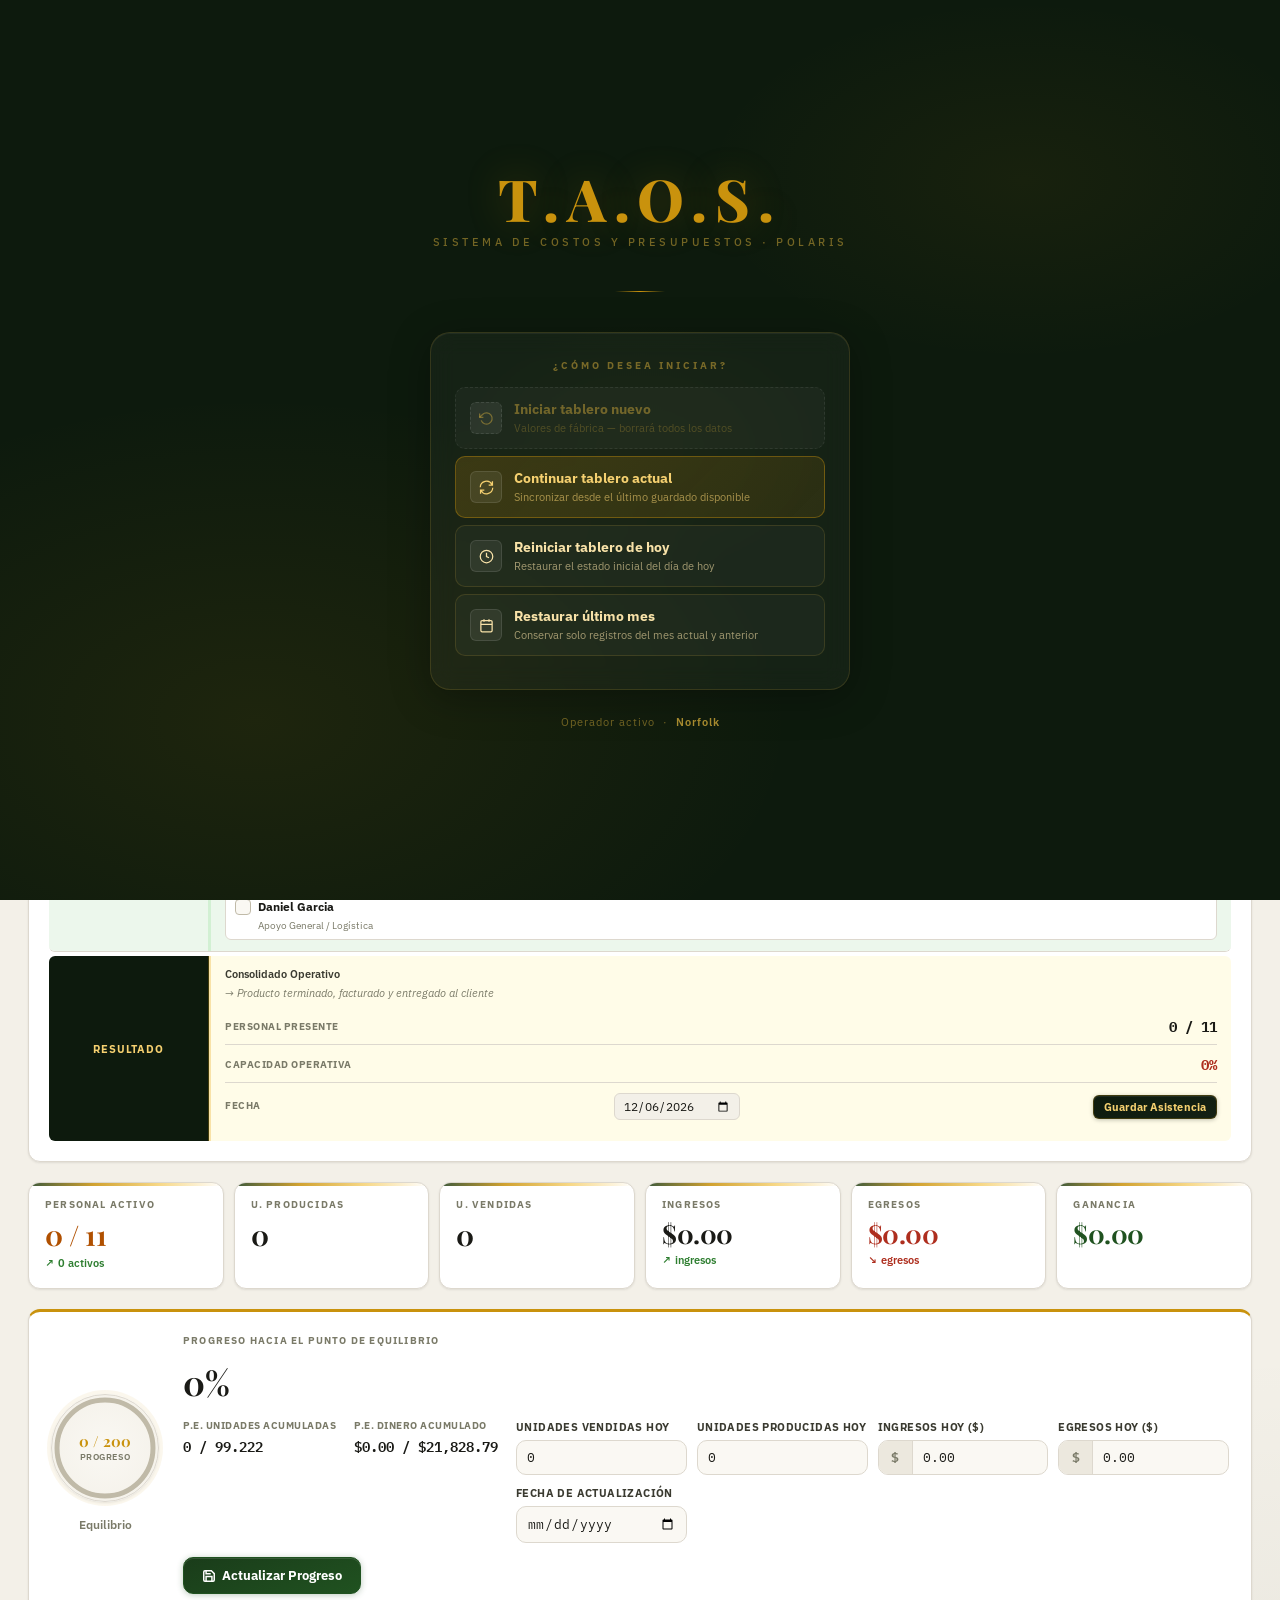
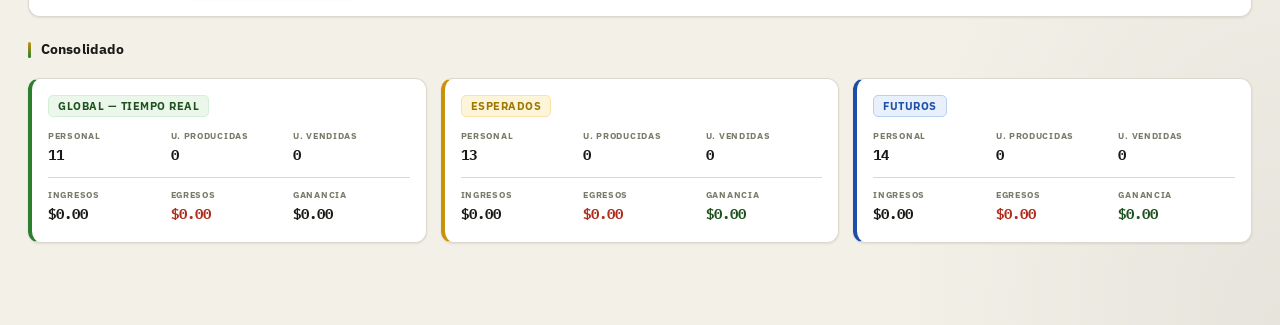
==== commit a195dd41: "Version actualizada Vercel pruebas de la app TAOS" ====
--- a/taos.html
+++ b/taos.html
@@ -32,7 +32,7 @@
           Guardar Sistema
         </button>
         <div id="panel_guardar" class="guardar-panel" style="display:none">
-          <button class="guardar-panel-btn" onclick="guardarSistemaLocal()">💾 Guardar Localmente</button>
+          <button class="guardar-panel-btn" onclick="guardarSistemaLocal()">💾 Guardar Día</button>
           <button class="guardar-panel-btn" onclick="guardarCierreCaja()">🔒 Cierre de Caja</button>
           <button class="guardar-panel-btn" onclick="guardarRespaldo()">📁 Guardar Respaldo</button>
           <button class="guardar-panel-btn" onclick="document.getElementById('file_restaurar').click()">📂 Restaurar Respaldo</button>
@@ -252,18 +252,18 @@
         <div class="eq-big" id="eq_pct">—</div>
         <div class="eq-meta">
           <div class="eq-meta-item">
-            <label>P.E. Unidades</label>
+            <label>P.E. Unidades Acumuladas</label>
             <span id="eq_pe_unidades">—</span>
           </div>
           <div class="eq-meta-item">
-            <label>P.E. Dinero</label>
+            <label>P.E. Dinero Acumulado</label>
             <span id="eq_pe_dinero">—</span>
           </div>
           <div class="eq-fields-grid">
             <div class="field-group">
               <div class="field-label">Unidades Vendidas Hoy</div>
               <div class="field-input-wrap">
-                <input class="field-input" id="actual_u_vendidas" type="number" value="170" min="0" step="1">
+                <input class="field-input" id="actual_u_vendidas" type="number" min="0" step="1" placeholder="0">
               </div>
             </div>
             <div class="field-group">
@@ -362,16 +362,17 @@
       <button class="calc-tab" data-calc="costeo_receta">Costeo de Receta</button>
       <button class="calc-tab" data-calc="margen_ganancia">Margen de Ganancia</button>
       <button class="calc-tab" data-calc="punto_equilibrio">Punto de Equilibrio</button>
+      <button class="calc-tab" data-calc="producto">Producto</button>
     </div>
 
     <div class="calc-panel active" id="calc_costos_fijos">
       <div class="calc-result-card"><div><div class="calc-result-label">Total Costos Fijos</div><div class="calc-result-value" id="cf_total">$0.00</div></div></div>
       <div class="calc-fields">
-        <div class="field-group"><div class="field-label">Arriendo / Alquiler ($)</div><div class="field-input-wrap"><span class="field-prefix">$</span><input class="field-input" id="cf_arriendo" type="number" value="600" min="0" step="10"></div></div>
-        <div class="field-group"><div class="field-label">Servicios Básicos ($)</div><div class="field-input-wrap"><span class="field-prefix">$</span><input class="field-input" id="cf_servicios" type="number" value="300" min="0" step="10"></div></div>
-        <div class="field-group"><div class="field-label">Nómina Total <span class="auto-badge">AUTO</span></div><div class="field-input-wrap auto-field"><span class="field-prefix">$</span><input class="field-input" id="cf_nomina_val" type="number" value="7040" min="0" step="50"></div></div>
-        <div class="field-group"><div class="field-label">Depreciación Maquinaria <span class="auto-badge">AUTO</span></div><div class="field-input-wrap auto-field"><span class="field-prefix">$</span><input class="field-input" id="cf_deprec" type="number" value="610" min="0" step="10"></div></div>
-        <div class="field-group"><div class="field-label">Consumibles / Suministros ($)</div><div class="field-input-wrap"><span class="field-prefix">$</span><input class="field-input" id="cf_consumibles" type="number" value="200" min="0" step="10"></div></div>
+        <div class="field-group"><div class="field-label">Arriendo / Alquiler ($)</div><div class="field-input-wrap"><span class="field-prefix">$</span><input class="field-input" id="cf_arriendo" type="number" value="500" min="0" step="10"></div></div>
+        <div class="field-group"><div class="field-label">Servicios Básicos ($)</div><div class="field-input-wrap"><span class="field-prefix">$</span><input class="field-input" id="cf_servicios" type="number" value="89" min="0" step="10"></div></div>
+        <div class="field-group"><div class="field-label">Nómina Total <span class="auto-badge">AUTO</span></div><div class="field-input-wrap auto-field"><span class="field-prefix">$</span><input class="field-input" id="cf_nomina_val" type="number" value="5200" min="0" step="50"></div></div>
+        <div class="field-group"><div class="field-label">Depreciación Maquinaria <span class="auto-badge">AUTO</span></div><div class="field-input-wrap auto-field"><span class="field-prefix">$</span><input class="field-input" id="cf_deprec" type="number" value="244" min="0" step="10"></div></div>
+        <div class="field-group"><div class="field-label">Consumibles / Suministros ($)</div><div class="field-input-wrap"><span class="field-prefix">$</span><input class="field-input" id="cf_consumibles" type="number" value="1300" min="0" step="10"></div></div>
       </div>
       <div class="auto-note">Nómina y Depreciación se sincronizan automáticamente desde Control Financiero.</div>
     </div>
@@ -379,8 +380,8 @@
     <div class="calc-panel" id="calc_costos_variables">
       <div class="calc-result-card"><div><div class="calc-result-label">Total Costos Variables</div><div class="calc-result-value" id="cv_total">$0.00</div></div></div>
       <div class="calc-fields">
-        <div class="field-group"><div class="field-label">Costo Unitario Variable <span class="auto-badge">AUTO</span></div><div class="field-input-wrap auto-field"><span class="field-prefix">$</span><input class="field-input" id="cv_costo_unit" type="number" value="3.294" min="0" step="0.001"></div></div>
-        <div class="field-group"><div class="field-label">Cantidad de Unidades</div><div class="field-input-wrap"><input class="field-input" id="cv_cantidad" type="number" value="200" min="0" step="1" style="padding-left:10px"></div></div>
+        <div class="field-group"><div class="field-label">Costo Unitario Variable <span class="auto-badge">AUTO</span></div><div class="field-input-wrap auto-field"><span class="field-prefix">$</span><input class="field-input" id="cv_costo_unit" type="number" value="0.39" min="0" step="0.001"></div></div>
+        <div class="field-group"><div class="field-label">Cantidad de Unidades</div><div class="field-input-wrap"><input class="field-input" id="cv_cantidad" type="number" value="1600" min="0" step="1" style="padding-left:10px"></div></div>
       </div>
       <div class="auto-note">Costo Unitario se sincroniza desde Materia Prima.</div>
     </div>
@@ -392,11 +393,11 @@
       </div>
       <div class="calc-result-card" style="margin-top:8px"><div><div class="calc-result-label">Total Estructura de Costos</div><div class="calc-result-value" id="di_total">$0.00</div></div></div>
       <div class="calc-fields">
-        <div class="field-group"><div class="field-label">Materia Prima ($)</div><div class="field-input-wrap"><span class="field-prefix">$</span><input class="field-input" id="di_mp" type="number" value="560" min="0" step="10"></div></div>
-        <div class="field-group"><div class="field-label">Mano de Obra Directa <span class="auto-badge">AUTO</span></div><div class="field-input-wrap auto-field"><span class="field-prefix">$</span><input class="field-input" id="di_mod" type="number" value="7040" min="0" step="50"></div></div>
-        <div class="field-group"><div class="field-label">CIF — Costos Ind. de Fabricación ($)</div><div class="field-input-wrap"><span class="field-prefix">$</span><input class="field-input" id="di_cif" type="number" value="200" min="0" step="10"></div></div>
-        <div class="field-group"><div class="field-label">Gastos Adm. Generales ($)</div><div class="field-input-wrap"><span class="field-prefix">$</span><input class="field-input" id="di_gadm" type="number" value="900" min="0" step="10"></div></div>
-        <div class="field-group"><div class="field-label">Gastos de Ventas ($)</div><div class="field-input-wrap"><span class="field-prefix">$</span><input class="field-input" id="di_gven" type="number" value="290" min="0" step="10"></div></div>
+        <div class="field-group"><div class="field-label">Materia Prima ($)</div><div class="field-input-wrap"><span class="field-prefix">$</span><input class="field-input" id="di_mp" type="number" value="247" min="0" step="10"></div></div>
+        <div class="field-group"><div class="field-label">Mano de Obra Directa <span class="auto-badge">AUTO</span></div><div class="field-input-wrap auto-field"><span class="field-prefix">$</span><input class="field-input" id="di_mod" type="number" value="3857" min="0" step="50"></div></div>
+        <div class="field-group"><div class="field-label">CIF — Costos Ind. de Fabricación ($)</div><div class="field-input-wrap"><span class="field-prefix">$</span><input class="field-input" id="di_cif" type="number" value="31" min="0" step="10"></div></div>
+        <div class="field-group"><div class="field-label">Gastos Adm. Generales ($)</div><div class="field-input-wrap"><span class="field-prefix">$</span><input class="field-input" id="di_gadm" type="number" value="739" min="0" step="10"></div></div>
+        <div class="field-group"><div class="field-label">Gastos de Ventas ($)</div><div class="field-input-wrap"><span class="field-prefix">$</span><input class="field-input" id="di_gven" type="number" value="500" min="0" step="10"></div></div>
       </div>
       <div class="auto-note">Mano de Obra se sincroniza automáticamente desde la calculadora de M.O.</div>
     </div>
@@ -404,9 +405,9 @@
     <div class="calc-panel" id="calc_materia_prima">
       <div class="calc-result-card dark"><div><div style="font-size:11px;font-weight:700;text-transform:uppercase;letter-spacing:.6px;color:rgba(255,255,255,.6);margin-bottom:4px">Costo Materia Prima / Unidad</div><div style="font-size:32px;font-weight:700;font-family:var(--mono);color:var(--brand)" id="mp_total_disp">$0.0000</div></div></div>
       <div class="calc-fields">
-        <div class="field-group"><div class="field-label">Mezcla Base ($)</div><div class="field-input-wrap"><span class="field-prefix">$</span><input class="field-input" id="mp_mezcla" type="number" value="3.00" min="0" step="0.001"></div></div>
-        <div class="field-group"><div class="field-label">Congelante / Aditivos ($)</div><div class="field-input-wrap"><span class="field-prefix">$</span><input class="field-input" id="mp_congelante" type="number" value="0.25" min="0" step="0.001"></div></div>
-        <div class="field-group"><div class="field-label">Merma (%)</div><div class="field-input-wrap"><span class="field-prefix">%</span><input class="field-input" id="mp_merma" type="number" value="1.33" min="0" max="100" step="0.01"></div></div>
+        <div class="field-group"><div class="field-label">Mezcla Base ($)</div><div class="field-input-wrap"><span class="field-prefix">$</span><input class="field-input" id="mp_mezcla" type="number" value="0.13" min="0" step="0.001"></div></div>
+        <div class="field-group"><div class="field-label">Congelante / Aditivos ($)</div><div class="field-input-wrap"><span class="field-prefix">$</span><input class="field-input" id="mp_congelante" type="number" value="0.01" min="0" step="0.001"></div></div>
+        <div class="field-group"><div class="field-label">Merma (%)</div><div class="field-input-wrap"><span class="field-prefix">%</span><input class="field-input" id="mp_merma" type="number" value="2.04" min="0" max="100" step="0.01"></div></div>
       </div>
       <div class="auto-note">El resultado se propaga automáticamente a Costeo de Receta, Costos Variables y Punto de Equilibrio.</div>
     </div>
@@ -414,9 +415,9 @@
     <div class="calc-panel" id="calc_mano_obra">
       <div class="calc-result-card" style="background:var(--purple-soft);border-color:#c4a8ff"><div><div class="calc-result-label" style="color:var(--purple-text)">Total Mano de Obra</div><div class="calc-result-value" id="mo_total" style="color:var(--purple-text)">$0.00</div></div></div>
       <div class="calc-fields">
-        <div class="field-group"><div class="field-label">Salario por Hora ($)</div><div class="field-input-wrap"><span class="field-prefix">$</span><input class="field-input" id="mo_salario" type="number" value="2.30" min="0.01" step="0.10"></div></div>
-        <div class="field-group"><div class="field-label">Horas Trabajadas / Mes</div><div class="field-input-wrap"><input class="field-input" id="mo_horas" type="number" value="200" min="1" max="744" step="1" style="padding-left:10px"></div></div>
-        <div class="field-group"><div class="field-label">N° Trabajadores <span class="auto-badge">AUTO</span></div><div class="field-input-wrap auto-field"><input class="field-input" id="mo_trabajadores" type="number" value="4" min="1" step="1" style="padding-left:10px"></div></div>
+        <div class="field-group"><div class="field-label">Salario por Hora ($)</div><div class="field-input-wrap"><span class="field-prefix">$</span><input class="field-input" id="mo_salario" type="number" value="3.50" min="0.01" step="0.10"></div></div>
+        <div class="field-group"><div class="field-label">Horas Trabajadas / Mes</div><div class="field-input-wrap"><input class="field-input" id="mo_horas" type="number" value="176" min="1" max="744" step="1" style="padding-left:10px"></div></div>
+        <div class="field-group"><div class="field-label">N° Trabajadores <span class="auto-badge">AUTO</span></div><div class="field-input-wrap auto-field"><input class="field-input" id="mo_trabajadores" type="number" value="13" min="1" step="1" style="padding-left:10px"></div></div>
       </div>
       <div class="auto-note">N° Trabajadores se sincroniza automáticamente con el personal de Operaciones en Nómina.</div>
     </div>
@@ -429,8 +430,8 @@
         </div>
       </div>
       <div class="calc-fields">
-        <div class="field-group"><div class="field-label">PSC — Precio de Costo <span class="auto-badge">AUTO</span></div><div class="field-input-wrap auto-field"><span class="field-prefix">$</span><input class="field-input" id="cr_psc" type="number" value="3.294" min="0" step="0.001"></div></div>
-        <div class="field-group"><div class="field-label">Margen de Ganancia (%)</div><div class="field-input-wrap"><span class="field-prefix">%</span><input class="field-input" id="cr_margen" type="number" value="61.3" min="0" max="99" step="0.1"></div></div>
+        <div class="field-group"><div class="field-label">PSC — Precio de Costo <span class="auto-badge">AUTO</span></div><div class="field-input-wrap auto-field"><span class="field-prefix">$</span><input class="field-input" id="cr_psc" type="number" value="0.39" min="0" step="0.001"></div></div>
+        <div class="field-group"><div class="field-label">Margen de Ganancia (%)</div><div class="field-input-wrap"><span class="field-prefix">%</span><input class="field-input" id="cr_margen" type="number" value="35.4" min="0" max="99" step="0.1"></div></div>
         <div class="field-group"><div class="field-label">IVA (%)</div><div class="field-input-wrap"><span class="field-prefix">%</span><input class="field-input" id="cr_iva" type="number" value="15" min="0" max="100" step="1"></div></div>
         <div class="field-group"><div class="field-label">PVD — Precio de Venta s/IVA <span class="auto-badge">AUTO</span></div><div class="field-input-wrap auto-field"><span class="field-prefix">$</span><input class="field-input" id="cr_pvd" type="number" readonly></div></div>
         <div class="field-group"><div class="field-label">PVD con IVA <span class="auto-badge">AUTO</span></div><div class="field-input-wrap auto-field"><span class="field-prefix">$</span><input class="field-input" id="cr_pvdiva" type="number" readonly></div></div>
@@ -447,7 +448,7 @@
       <div class="calc-fields">
         <div class="field-group"><div class="field-label">Ingresos Totales <span class="auto-badge">AUTO</span></div><div class="field-input-wrap auto-field"><span class="field-prefix">$</span><input class="field-input" id="mg_ingresos" type="number" value="0" min="0" step="10"></div></div>
         <div class="field-group"><div class="field-label">Egresos Totales <span class="auto-badge">AUTO</span></div><div class="field-input-wrap auto-field"><span class="field-prefix">$</span><input class="field-input" id="mg_egresos" type="number" value="0" min="0" step="10"></div></div>
-        <div class="field-group"><div class="field-label">Inversión Registrada</div><div class="field-input-wrap"><span class="field-prefix">$</span><input class="field-input" id="mg_inversion" type="number" value="5000" min="0" step="100"></div></div>
+        <div class="field-group"><div class="field-label">Inversión Registrada</div><div class="field-input-wrap"><span class="field-prefix">$</span><input class="field-input" id="mg_inversion" type="number" value="23200" min="0" step="100"></div></div>
       </div>
       <div class="auto-note">Ingresos y Egresos se sincronizan automáticamente con el Registro Diario. Sobreescribibles manualmente.</div>
     </div>
@@ -458,13 +459,39 @@
         <div style="text-align:right"><div style="font-size:11px;color:var(--red);font-weight:600;margin-bottom:2px">MARGEN DE CONTRIBUCIÓN</div><div style="font-size:20px;font-weight:700;font-family:var(--mono);color:var(--red)" id="pe_margen_contrib">$0.00</div></div>
       </div>
       <div class="calc-fields">
-        <div class="field-group"><div class="field-label">Costos Fijos Totales <span class="auto-badge">AUTO</span></div><div class="field-input-wrap auto-field"><span class="field-prefix">$</span><input class="field-input" id="pe_costos_fijos" type="number" value="10750" min="0" step="50"></div></div>
-        <div class="field-group"><div class="field-label">Precio de Venta Unitario <span class="auto-badge">AUTO</span></div><div class="field-input-wrap auto-field"><span class="field-prefix">$</span><input class="field-input" id="pe_precio_venta" type="number" value="8.50" min="0.01" step="0.01"></div></div>
-        <div class="field-group"><div class="field-label">Costo Variable Unitario <span class="auto-badge">AUTO</span></div><div class="field-input-wrap auto-field"><span class="field-prefix">$</span><input class="field-input" id="pe_costo_var_unit" type="number" value="3.50" min="0" step="0.01"></div></div>
+        <div class="field-group"><div class="field-label">Costos Fijos Totales <span class="auto-badge">AUTO</span></div><div class="field-input-wrap auto-field"><span class="field-prefix">$</span><input class="field-input" id="pe_costos_fijos" type="number" value="7333" min="0" step="50"></div></div>
+        <div class="field-group"><div class="field-label">Precio de Venta Unitario <span class="auto-badge">AUTO</span></div><div class="field-input-wrap auto-field"><span class="field-prefix">$</span><input class="field-input" id="pe_precio_venta" type="number" value="0.60" min="0.01" step="0.01"></div></div>
+        <div class="field-group"><div class="field-label">Costo Variable Unitario <span class="auto-badge">AUTO</span></div><div class="field-input-wrap auto-field"><span class="field-prefix">$</span><input class="field-input" id="pe_costo_var_unit" type="number" value="0.39" min="0" step="0.01"></div></div>
         <div class="field-group"><div class="field-label">Unidades para Cubrir Costos <span class="auto-badge">AUTO</span></div><div class="field-input-wrap auto-field"><input class="field-input" id="pe_unidades" type="number" value="0" readonly style="padding-left:10px"></div></div>
         <div class="field-group"><div class="field-label">Dinero para Cubrir Costos <span class="auto-badge">AUTO</span></div><div class="field-input-wrap auto-field"><span class="field-prefix">$</span><input class="field-input" id="pe_dinero" type="number" value="0" readonly></div></div>
       </div>
       <div class="auto-note">Costos Fijos → Nómina + Inventario. Precio → Costeo de Receta. Costo Variable → Materia Prima.</div>
+    </div>
+
+    <div class="calc-panel" id="calc_producto">
+      <div class="calc-result-card dark" style="flex-direction:column;gap:4px;padding:18px 22px">
+        <div style="display:flex;justify-content:space-between;align-items:flex-start;width:100%">
+          <div><div style="font-size:11px;font-weight:700;text-transform:uppercase;letter-spacing:.6px;color:rgba(255,255,255,.6);margin-bottom:4px">Costo de Fabricación x Unidad</div><div style="font-size:28px;font-weight:700;font-family:var(--mono);color:var(--brand)" id="pr_costo_fab">$0.0000</div></div>
+          <div style="text-align:right"><div style="font-size:11px;font-weight:700;text-transform:uppercase;letter-spacing:.6px;color:rgba(255,255,255,.5);margin-bottom:4px">PVD (Distribuidor)</div><div style="font-size:20px;font-weight:700;font-family:var(--mono);color:var(--green-text)" id="pr_pvd">$0.00</div></div>
+        </div>
+        <div style="display:flex;justify-content:space-between;align-items:center;width:100%;margin-top:6px;padding-top:6px;border-top:1px solid rgba(255,255,255,.1)">
+          <div><span style="font-size:11px;font-weight:600;color:rgba(255,255,255,.5);text-transform:uppercase;letter-spacing:.5px">PVP (Público)</span> <strong style="font-size:22px;font-family:var(--mono);color:var(--orange-text);margin-left:8px" id="pr_pvp">$0.00</strong></div>
+          <div style="display:flex;align-items:center;gap:6px"><span style="font-size:11px;color:rgba(255,255,255,.5)">Margen Distribuidor</span><input type="number" id="pr_margen_dist" value="25" min="0" max="100" step="1" style="width:50px;padding:4px 6px;border-radius:6px;border:1px solid var(--border);background:var(--bg2);color:var(--text);font-size:13px;text-align:center"><span style="font-size:11px;color:var(--text3)">%</span></div>
+        </div>
+      </div>
+      <div class="calc-fields">
+        <div class="field-group"><div class="field-label">Costo Fabricación <span class="auto-badge">AUTO</span></div><div class="field-input-wrap"><span class="field-prefix">$</span><input class="field-input" id="pr_costo_fab_input" type="number" step="0.0001" data-manual="false"></div></div>
+        <div class="field-group"><div class="field-label">PVD — Precio Venta Distribuidor <span class="auto-badge">AUTO</span></div><div class="field-input-wrap"><span class="field-prefix">$</span><input class="field-input" id="pr_pvd_input" type="number" step="0.01" data-manual="false"></div></div>
+        <div class="field-group"><div class="field-label">PVP — Precio Venta Público <span class="auto-badge">AUTO</span></div><div class="field-input-wrap"><span class="field-prefix">$</span><input class="field-input" id="pr_pvp_input" type="number" step="0.01" data-manual="false"></div></div>
+      </div>
+      <div class="auto-note">Costo de Fabricación = MP + MOD + CIF. PVD desde Costeo de Receta. PVP = PVD × (1 + Margen Distribuidor).</div>
+    </div>
+
+    <div style="text-align:center;margin-top:20px;margin-bottom:6px">
+      <button class="btn-primary" onclick="syncAllCalculators();calcProducto();toast('Valores actualizados ✓')" style="padding:10px 32px;font-size:14px">
+        <svg width="16" height="16" fill="none" stroke="currentColor" stroke-width="2" viewBox="0 0 24 24" style="margin-right:6px;vertical-align:middle"><path d="M23 4v6h-6"/><path d="M1 20v-6h6"/><path d="M3.51 9a9 9 0 0114.85-3.36L23 10M1 14l4.64 4.36A9 9 0 0020.49 15"/></svg>
+        Actualizar Valores
+      </button>
     </div>
   </div><!-- /tab_calculadoras -->
 
@@ -558,6 +585,7 @@
       </div>
 
       <!-- Resumen del periodo filtrado -->
+      <div id="reg_periodo_vacio" style="display:block;margin-top:14px;padding:12px 16px;background:var(--bg2);border-radius:10px;border:1px solid var(--border);color:var(--text3);font-size:13px;text-align:center">No hay registros en esta semana</div>
       <div id="reg_periodo_resumen" style="display:none;margin-top:14px;padding:12px 16px;background:var(--bg2);border-radius:10px;border:1px solid var(--border)">
         <div style="font-size:12px;font-weight:700;color:var(--text3);text-transform:uppercase;letter-spacing:.5px;margin-bottom:8px" id="reg_periodo_titulo">—</div>
         <div style="display:flex;gap:20px;flex-wrap:wrap">
@@ -1143,60 +1171,30 @@
 </div>
 
 <!-- SPLASH DE INICIO -->
-<div id="splash_inicio" style="
-  position:fixed;inset:0;z-index:9999;
-  background:var(--bg,#f8f9fb);
-  display:flex;flex-direction:column;align-items:center;justify-content:center;
-  gap:0;
-">
-  <div style="text-align:center;max-width:420px;padding:0 24px">
-    <div style="font-size:36px;font-weight:800;letter-spacing:-1px;color:var(--brand,#2563eb);margin-bottom:4px">T.A.O.S.</div>
-    <div style="font-size:13px;color:var(--text3,#94a3b8);font-weight:500;letter-spacing:1px;text-transform:uppercase;margin-bottom:32px">Sistema de Costos y Presupuestos · Polaris</div>
-
-    <div style="background:var(--bg2,#f1f5f9);border:1px solid var(--border,#e2e8f0);border-radius:16px;padding:28px 24px;margin-bottom:20px">
-      <div style="font-size:14px;font-weight:700;color:var(--text,#1e293b);margin-bottom:16px">¿Cómo desea iniciar?</div>
-
-      <button onclick="splashAccion('sync')" style="
-        width:100%;margin-bottom:10px;padding:12px 16px;
-        background:var(--brand,#2563eb);color:#fff;border:none;border-radius:10px;
-        font-size:13px;font-weight:700;cursor:pointer;display:flex;align-items:center;gap:10px;text-align:left
-      ">
-        <svg width="16" height="16" fill="none" stroke="currentColor" stroke-width="2" viewBox="0 0 24 24"><path d="M21.5 2v6h-6M2.5 22v-6h6M2 11.5a10 10 0 0 1 18.8-4.3M22 12.5a10 10 0 0 1-18.8 4.2"/></svg>
-        <span><strong>Sincronizar ahora</strong><br><span style="font-size:11px;font-weight:400;opacity:.85">Cargar los datos más recientes guardados en este equipo</span></span>
-      </button>
-
-      <button onclick="splashAccion('ultimo_mes')" style="
-        width:100%;margin-bottom:10px;padding:12px 16px;
-        background:var(--bg,#fff);color:var(--text,#1e293b);border:1px solid var(--border,#e2e8f0);border-radius:10px;
-        font-size:13px;font-weight:700;cursor:pointer;display:flex;align-items:center;gap:10px;text-align:left
-      ">
-        <svg width="16" height="16" fill="none" stroke="currentColor" stroke-width="2" viewBox="0 0 24 24"><rect x="3" y="4" width="18" height="18" rx="2"/><line x1="16" y1="2" x2="16" y2="6"/><line x1="8" y1="2" x2="8" y2="6"/><line x1="3" y1="10" x2="21" y2="10"/></svg>
-        <span><strong>Restaurar último mes</strong><br><span style="font-size:11px;font-weight:400;opacity:.7">Conservar solo registros del mes actual y anterior</span></span>
-      </button>
-
-      <button onclick="splashAccion('primer_guardado')" style="
-        width:100%;margin-bottom:10px;padding:12px 16px;
-        background:var(--bg,#fff);color:var(--text,#1e293b);border:1px solid var(--border,#e2e8f0);border-radius:10px;
-        font-size:13px;font-weight:700;cursor:pointer;display:flex;align-items:center;gap:10px;text-align:left
-      ">
-        <svg width="16" height="16" fill="none" stroke="currentColor" stroke-width="2" viewBox="0 0 24 24"><circle cx="12" cy="12" r="10"/><polyline points="12 6 12 12 16 14"/></svg>
-        <span><strong>Primer guardado del día</strong><br><span style="font-size:11px;font-weight:400;opacity:.7">Restaurar el estado inicial de hoy (si existe)</span></span>
-      </button>
-
-      <button onclick="splashAccion('fabrica')" style="
-        width:100%;padding:12px 16px;
-        background:var(--bg,#fff);color:var(--text3,#94a3b8);border:1px dashed var(--border,#e2e8f0);border-radius:10px;
-        font-size:13px;font-weight:600;cursor:pointer;display:flex;align-items:center;gap:10px;text-align:left
-      ">
-        <svg width="16" height="16" fill="none" stroke="currentColor" stroke-width="2" viewBox="0 0 24 24"><polyline points="1 4 1 10 7 10"/><path d="M3.51 15a9 9 0 1 0 2.13-9.36L1 10"/></svg>
-        <span><strong>Valores de fábrica</strong><br><span style="font-size:11px;font-weight:400">Empezar con plantilla vacía (borrará todos los datos)</span></span>
-      </button>
-    </div>
-
-    <div style="font-size:11px;color:var(--text3,#94a3b8)">
-      Operador: <strong id="splash_operador_nombre">—</strong>
-    </div>
+<div id="splash_inicio">
+  <div class="splash-wordmark">T.A.O.S.</div>
+  <div class="splash-subtitle">Sistema de Costos y Presupuestos &middot; Polaris</div>
+  <div class="splash-divider"></div>
+  <div class="splash-card">
+    <div class="splash-card-title">¿Cómo desea iniciar?</div>
+    <button class="splash-btn ghost-btn" onclick="splashAccion('fabrica')">
+      <div class="splash-btn-icon" style="border-style:dashed"><svg width="15" height="15" fill="none" stroke="currentColor" stroke-width="2" viewBox="0 0 24 24"><polyline points="1 4 1 10 7 10"/><path d="M3.51 15a9 9 0 1 0 2.13-9.36L1 10"/></svg></div>
+      <div class="splash-btn-text"><strong>Iniciar tablero nuevo</strong><span>Valores de fábrica &mdash; borrará todos los datos</span></div>
+    </button>
+    <button class="splash-btn primary-btn" onclick="splashAccion('sync')">
+      <div class="splash-btn-icon"><svg width="15" height="15" fill="none" stroke="currentColor" stroke-width="2" viewBox="0 0 24 24"><path d="M21.5 2v6h-6M2.5 22v-6h6M2 11.5a10 10 0 0 1 18.8-4.3M22 12.5a10 10 0 0 1-18.8 4.2"/></svg></div>
+      <div class="splash-btn-text"><strong>Continuar tablero actual</strong><span>Sincronizar desde el último guardado disponible</span></div>
+    </button>
+    <button class="splash-btn" onclick="splashAccion('primer_guardado')">
+      <div class="splash-btn-icon"><svg width="15" height="15" fill="none" stroke="currentColor" stroke-width="2" viewBox="0 0 24 24"><circle cx="12" cy="12" r="10"/><polyline points="12 6 12 12 16 14"/></svg></div>
+      <div class="splash-btn-text"><strong>Reiniciar tablero de hoy</strong><span>Restaurar el estado inicial del día de hoy</span></div>
+    </button>
+    <button class="splash-btn" onclick="splashAccion('ultimo_mes')">
+      <div class="splash-btn-icon"><svg width="15" height="15" fill="none" stroke="currentColor" stroke-width="2" viewBox="0 0 24 24"><rect x="3" y="4" width="18" height="18" rx="2"/><line x1="16" y1="2" x2="16" y2="6"/><line x1="8" y1="2" x2="8" y2="6"/><line x1="3" y1="10" x2="21" y2="10"/></svg></div>
+      <div class="splash-btn-text"><strong>Restaurar último mes</strong><span>Conservar solo registros del mes actual y anterior</span></div>
+    </button>
   </div>
+  <div class="splash-footer">Operador activo &nbsp;&middot;&nbsp; <strong id="splash_operador_nombre">&mdash;</strong></div>
 </div>
 
 <div class="toast" id="toast"></div>
--- a/taos.css
+++ b/taos.css
@@ -1,93 +1,121 @@
 /* ============================================================
-   taos.css — Sistema de Costos y Presupuestos · TAOS · Polaris
-   Diseño Ejecutivo v2 — Responsive + Validación Visual
+   taos.css — Sistema TAOS · Polaris
+   Diseño Ejecutivo v4 — Paleta Dorado · Verde · Beige
+   ESTANDARIZADO Y RESPONSIVE
    ============================================================ */
 
-@import url('https://fonts.googleapis.com/css2?family=Playfair+Display:wght@700;800&family=IBM+Plex+Sans:wght@300;400;500;600;700&family=IBM+Plex+Mono:wght@400;500;600&display=swap');
-
-/* ════════════════════════════════════════════════════════════
-   VARIABLES — SISTEMA DE DISEÑO
+@import url('https://fonts.googleapis.com/css2?family=Playfair+Display:wght@700;800&family=IBM+Plex+Sans:ital,wght@0,300;0,400;0,500;0,600;0,700;1,400&family=IBM+Plex+Mono:wght@400;500;600&display=swap');
+
+/* ════════════════════════════════════════════════════════════
+   TOKENS DE DISEÑO
    ════════════════════════════════════════════════════════════ */
 :root {
-  /* Fondos */
-  --bg:           #f4f1eb;
-  --bg2:          #faf8f4;
+  /* ── Fondos beige/crema ── */
+  --bg:           #f3f0e8;
+  --bg2:          #faf8f3;
+  --bg3:          #ece8de;
   --card-bg:      #ffffff;
-  --nav-bg:       #0f1a0f;
-  --nav-bg2:      #162016;
-
-  /* Marca & Acento */
-  --brand:        #c9920d;
-  --brand-light:  #f0d080;
-  --brand-soft:   #fdf3d7;
-  --brand-border: #e8c870;
-
-  /* Texto */
-  --text:         #1a1a17;
-  --text2:        #4a4a42;
-  --text3:        #8a8a7a;
-  --text-nav:     #e8d5a0;
-
-  /* Verdes */
-  --green-dark:   #0f1a0f;
-  --green-mid:    #1f4020;
-  --green-btn:    #1a3a1a;
-  --green-soft:   #eaf4ea;
-  --green-text:   #1e6b20;
-  --auto-bg:      #edf7ed;
-  --auto-border:  #90c890;
-
-  /* Semáforos */
-  --red:          #c0392b;
+
+  /* ── Verde (nav, activos, botones principales) ── */
+  --green-900:    #080f08;
+  --green-800:    #0d1a0d;
+  --green-700:    #142114;
+  --green-600:    #1a3c1a;
+  --green-500:    #205220;
+  --green-400:    #2e7e30;
+  --green-300:    #4ea84f;
+  --green-200:    #90d491;
+  --green-100:    #d2f0d3;
+  --green-50:     #ecf7ec;
+
+  /* ── Dorado rico ── */
+  --gold-900:     #5a3d00;
+  --gold-800:     #7a5200;
+  --gold-700:     #a07800;
+  --gold-600:     #c9920d;
+  --gold-500:     #e0a820;
+  --gold-400:     #f0c040;
+  --gold-300:     #f5d070;
+  --gold-200:     #f8e2a8;
+  --gold-100:     #fdf5da;
+  --gold-50:      #fffce8;
+
+  /* ── Alias semánticos ── */
+  --brand:        var(--gold-600);
+  --brand-light:  var(--gold-300);
+  --brand-soft:   var(--gold-100);
+  --brand-border: var(--gold-200);
+
+  --nav-bg:       var(--green-800);
+  --nav-fg:       var(--gold-300);
+  --nav-fg-dim:   rgba(240,192,64,.45);
+
+  --green-dark:   var(--green-800);
+  --green-mid:    var(--green-600);
+  --green-btn:    var(--green-600);
+  --green-soft:   var(--green-50);
+  --green-text:   var(--green-500);
+  --auto-bg:      var(--green-50);
+  --auto-border:  var(--green-200);
+
+  /* ── Texto ── */
+  --text:         #1a1a16;
+  --text2:        #3a3a30;
+  --text3:        #7a7a68;
+  --text-nav:     var(--gold-200);
+
+  /* ── Semáforos ── */
+  --red:          #ae2e1e;
   --red-soft:     #fdecea;
   --red-border:   #e8a0a0;
-  --orange-text:  #c85c00;
+  --orange-text:  #b05000;
   --orange-soft:  #fff0e0;
-
-  /* Azul / Info */
-  --blue-soft:    #e8eefc;
+  --blue-soft:    #e8f0fc;
   --blue-text:    #1d4fa8;
-
-  /* Otros */
   --purple-soft:  #f0e8fc;
   --purple-text:  #6a1fa8;
-  --yellow-soft:  #fffbe6;
-  --yellow-text:  #a07800;
-
-  /* Bordes & Sombras */
-  --border:       #e0dbd0;
-  --border2:      #c8c2b0;
-  --shadow:       0 1px 4px rgba(0,0,0,.06), 0 2px 12px rgba(0,0,0,.04);
-  --shadow2:      0 4px 24px rgba(0,0,0,.13), 0 1px 4px rgba(0,0,0,.08);
-  --shadow-card:  0 0 0 1px rgba(0,0,0,.05), 0 2px 16px rgba(0,0,0,.07);
-
-  /* Geometría */
-  --radius:       8px;
-  --radius2:      12px;
-  --radius3:      16px;
-
-  /* Tipografía */
-  --font:         'IBM Plex Sans', system-ui, sans-serif;
-  --mono:         'IBM Plex Mono', monospace;
-  --serif:        'Playfair Display', Georgia, serif;
-
-  /* Tabs */
-  --tab-active:   #0f1a0f;
-  --tab-hover:    #f0ece4;
-  --input-bg:     #f8f5ef;
-}
-
-/* ════════════════════════════════════════════════════════════
-   RESET BASE
+  --yellow-soft:  var(--gold-50);
+  --yellow-text:  var(--gold-700);
+
+  /* ── Bordes ── */
+  --border:       #ddd8ce;
+  --border2:      #c0baa8;
+
+  /* ── Sombras refinadas ── */
+  --shadow-sm:    0 1px 3px rgba(0,0,0,.05), 0 1px 2px rgba(0,0,0,.04);
+  --shadow:       0 2px 8px rgba(0,0,0,.07), 0 1px 3px rgba(0,0,0,.05);
+  --shadow-md:    0 4px 16px rgba(0,0,0,.09), 0 2px 6px rgba(0,0,0,.06);
+  --shadow-lg:    0 8px 32px rgba(0,0,0,.13), 0 3px 10px rgba(0,0,0,.08);
+  --shadow-gold:  0 2px 12px rgba(201,146,13,.15);
+
+  /* ── Geometría — UN SOLO RADIO ESTÁNDAR para consistencia ── */
+  --r-xs:   4px;
+  --r-sm:   6px;
+  --r:      10px;      /* radio base */
+  --r-md:   12px;
+  --r-lg:   16px;
+  --r-xl:   20px;
+  --radius: var(--r);
+  --radius2: var(--r-md);
+  --radius3: var(--r-lg);
+
+  /* ── Tipografía ── */
+  --font:   'IBM Plex Sans', system-ui, sans-serif;
+  --mono:   'IBM Plex Mono', monospace;
+  --serif:  'Playfair Display', Georgia, serif;
+
+  /* ── Gradientes de botón — estandarizados ── */
+  --grad-green-btn: linear-gradient(160deg, var(--green-600) 0%, var(--green-500) 60%, var(--green-400) 100%);
+  --grad-green-dark: linear-gradient(160deg, var(--green-800) 0%, var(--green-700) 100%);
+  --grad-gold: linear-gradient(135deg, var(--gold-600) 0%, var(--gold-500) 100%);
+  --grad-beige: linear-gradient(160deg, var(--bg2) 0%, var(--bg3) 100%);
+}
+
+/* ════════════════════════════════════════════════════════════
+   RESET
    ════════════════════════════════════════════════════════════ */
 *, *::before, *::after { box-sizing: border-box; margin: 0; padding: 0; }
-
-html {
-  font-size: 14px;
-  -webkit-text-size-adjust: 100%;
-  scroll-behavior: smooth;
-}
-
+html { font-size: 14px; -webkit-text-size-adjust: 100%; scroll-behavior: smooth; }
 body {
   font-family: var(--font);
   background: var(--bg);
@@ -95,228 +123,136 @@
   line-height: 1.55;
   min-height: 100vh;
   -webkit-font-smoothing: antialiased;
-}
-
+  background-image:
+    radial-gradient(ellipse 80% 50% at 0% 0%, rgba(201,146,13,.04) 0%, transparent 50%),
+    radial-gradient(ellipse 60% 60% at 100% 100%, rgba(14,30,14,.06) 0%, transparent 50%);
+}
 button { cursor: pointer; font-family: var(--font); }
 input, select, textarea { font-family: var(--font); }
 img, svg { display: block; }
-
-/* ════════════════════════════════════════════════════════════
-   SPLASH DE INICIO — DISEÑO EJECUTIVO
+* { scrollbar-width: thin; scrollbar-color: var(--border2) transparent; }
+::-webkit-scrollbar { width: 5px; height: 5px; }
+::-webkit-scrollbar-track { background: transparent; }
+::-webkit-scrollbar-thumb { background: var(--border2); border-radius: 3px; }
+::selection { background: rgba(201,146,13,.2); color: var(--text); }
+
+/* ════════════════════════════════════════════════════════════
+   SPLASH DE INICIO
    ════════════════════════════════════════════════════════════ */
 #splash_inicio {
   position: fixed; inset: 0; z-index: 9999;
-  background: var(--nav-bg);
+  background: var(--green-800);
   display: flex; flex-direction: column;
   align-items: center; justify-content: center;
   padding: 24px;
   background-image:
-    radial-gradient(ellipse 70% 60% at 20% 80%, rgba(201,146,13,.07) 0%, transparent 60%),
-    radial-gradient(ellipse 50% 40% at 80% 20%, rgba(201,146,13,.05) 0%, transparent 50%);
-}
-
+    radial-gradient(ellipse 70% 60% at 20% 80%, rgba(201,146,13,.09) 0%, transparent 60%),
+    radial-gradient(ellipse 50% 40% at 80% 20%, rgba(201,146,13,.06) 0%, transparent 50%),
+    radial-gradient(ellipse 30% 30% at 50% 50%, rgba(201,146,13,.03) 0%, transparent 50%);
+}
 .splash-wordmark {
   font-family: var(--serif);
   font-size: clamp(38px, 8vw, 58px);
   font-weight: 800;
   color: var(--brand);
-  letter-spacing: 6px;
+  letter-spacing: 8px;
   line-height: 1;
-  margin-bottom: 6px;
-}
-
+  margin-bottom: 7px;
+  text-shadow: 0 0 40px rgba(201,146,13,.3);
+}
 .splash-subtitle {
-  font-size: 11px;
-  font-weight: 500;
-  color: rgba(232,213,160,.45);
-  letter-spacing: 3px;
-  text-transform: uppercase;
-  margin-bottom: 44px;
-}
-
+  font-size: 11px; font-weight: 500; color: var(--nav-fg-dim);
+  letter-spacing: 3.5px; text-transform: uppercase; margin-bottom: 40px;
+}
 .splash-divider {
-  width: 40px; height: 1px;
+  width: 50px; height: 1px; margin: 0 auto 40px;
   background: linear-gradient(to right, transparent, var(--brand), transparent);
-  margin: 0 auto 44px;
-}
-
+}
 .splash-card {
-  background: rgba(255,255,255,.04);
-  border: 1px solid rgba(232,213,160,.12);
-  border-radius: var(--radius3);
-  padding: 28px;
-  width: 100%;
-  max-width: 400px;
-  backdrop-filter: blur(10px);
-}
-
+  background: rgba(255,255,255,.035);
+  border: 1px solid rgba(240,192,64,.14);
+  border-radius: var(--r-xl);
+  padding: 26px 24px;
+  width: 100%; max-width: 420px;
+  backdrop-filter: blur(12px);
+  box-shadow: 0 8px 40px rgba(0,0,0,.3), inset 0 1px 0 rgba(255,255,255,.05);
+}
 .splash-card-title {
-  font-size: 11px;
-  font-weight: 600;
-  letter-spacing: 2.5px;
-  text-transform: uppercase;
-  color: rgba(232,213,160,.5);
-  margin-bottom: 16px;
-  text-align: center;
-}
-
+  font-size: 9.5px; font-weight: 800; letter-spacing: 3px;
+  text-transform: uppercase; color: var(--nav-fg-dim);
+  margin-bottom: 14px; text-align: center;
+}
 .splash-btn {
-  width: 100%;
-  padding: 14px 18px;
-  border: 1px solid rgba(232,213,160,.14);
-  border-radius: 10px;
-  background: rgba(255,255,255,.03);
-  color: var(--text-nav);
-  font-family: var(--font);
-  font-size: 13px;
-  font-weight: 600;
-  cursor: pointer;
-  display: flex; align-items: center; gap: 12px;
-  margin-bottom: 8px;
-  transition: all .2s;
-  text-align: left;
-  position: relative;
-  overflow: hidden;
-}
-
+  width: 100%; padding: 12px 14px; border-radius: var(--r); margin-bottom: 7px;
+  border: 1px solid rgba(240,192,64,.14); background: rgba(255,255,255,.03);
+  color: var(--text-nav); font-family: var(--font); font-size: 13px; font-weight: 600;
+  cursor: pointer; display: flex; align-items: center; gap: 12px; text-align: left;
+  transition: all .2s; position: relative; overflow: hidden;
+}
 .splash-btn::before {
-  content: '';
-  position: absolute; inset: 0;
-  background: linear-gradient(135deg, transparent 40%, rgba(201,146,13,.06));
+  content: ''; position: absolute; inset: 0;
+  background: linear-gradient(135deg, transparent 40%, rgba(201,146,13,.07));
   opacity: 0; transition: opacity .2s;
 }
-
-.splash-btn:hover {
-  border-color: rgba(201,146,13,.4);
-  background: rgba(201,146,13,.08);
-  transform: translateX(3px);
-}
+.splash-btn:hover { border-color: rgba(201,146,13,.45); background: rgba(201,146,13,.1); transform: translateX(3px); }
 .splash-btn:hover::before { opacity: 1; }
-
 .splash-btn.primary-btn {
-  background: linear-gradient(135deg, rgba(201,146,13,.18), rgba(201,146,13,.10));
-  border-color: rgba(201,146,13,.35);
-  color: var(--brand-light);
+  background: linear-gradient(135deg, rgba(201,146,13,.2), rgba(201,146,13,.12));
+  border-color: rgba(201,146,13,.4); color: var(--brand-light);
 }
 .splash-btn.primary-btn:hover {
-  background: linear-gradient(135deg, rgba(201,146,13,.28), rgba(201,146,13,.18));
+  background: linear-gradient(135deg, rgba(201,146,13,.32), rgba(201,146,13,.2));
   border-color: var(--brand);
-}
-
-.splash-btn.ghost-btn {
-  border-style: dashed;
-  border-color: rgba(255,255,255,.07);
-  color: rgba(232,213,160,.4);
-  font-weight: 400;
-}
-.splash-btn.ghost-btn:hover {
-  border-color: rgba(224,82,82,.3);
-  color: rgba(224,82,82,.8);
-  transform: none;
-}
-
+  box-shadow: 0 4px 16px rgba(201,146,13,.2);
+}
+.splash-btn.ghost-btn { border-style: dashed; border-color: rgba(255,255,255,.08); color: rgba(240,192,64,.4); font-weight: 400; }
+.splash-btn.ghost-btn:hover { border-color: rgba(176,48,32,.35); color: rgba(224,100,80,.8); transform: none; }
 .splash-btn-icon {
-  width: 32px; height: 32px; border-radius: 8px;
-  background: rgba(255,255,255,.06);
+  width: 32px; height: 32px; border-radius: var(--r-sm); flex-shrink: 0;
+  background: rgba(255,255,255,.07); border: 1px solid rgba(255,255,255,.1);
   display: flex; align-items: center; justify-content: center;
-  flex-shrink: 0;
-  border: 1px solid rgba(255,255,255,.08);
-}
-
-.splash-btn-text strong {
-  display: block;
-  font-size: 13.5px;
-  font-weight: 700;
-  margin-bottom: 2px;
-}
-.splash-btn-text span {
-  font-size: 11px;
-  font-weight: 400;
-  opacity: .6;
-  line-height: 1.3;
-}
-
-.splash-footer {
-  margin-top: 28px;
-  font-size: 11px;
-  color: rgba(232,213,160,.3);
-  letter-spacing: 1px;
-  text-align: center;
-}
-.splash-footer strong {
-  color: rgba(232,213,160,.55);
-  font-weight: 600;
-}
-
-/* ════════════════════════════════════════════════════════════
-   LAYOUT
+}
+.splash-btn-text strong { display: block; font-size: 13.5px; font-weight: 700; margin-bottom: 1px; }
+.splash-btn-text span { font-size: 11px; font-weight: 400; opacity: .6; line-height: 1.3; }
+.splash-footer { margin-top: 24px; font-size: 11px; color: var(--nav-fg-dim); letter-spacing: 1px; text-align: center; }
+.splash-footer strong { color: rgba(240,192,64,.7); font-weight: 600; }
+
+/* ════════════════════════════════════════════════════════════
+   TOP NAV
    ════════════════════════════════════════════════════════════ */
 .app-wrapper { display: flex; flex-direction: column; min-height: 100vh; }
-
-/* ════════════════════════════════════════════════════════════
-   TOP NAV
-   ════════════════════════════════════════════════════════════ */
 .top-nav {
-  background: var(--nav-bg);
-  display: flex; align-items: center; justify-content: space-between;
-  padding: 0 20px;
-  height: 54px;
-  position: sticky; top: 0; z-index: 100;
-  box-shadow: 0 1px 0 rgba(201,146,13,.15), 0 2px 12px rgba(0,0,0,.4);
-  gap: 12px;
-}
-
-.top-nav-brand { display: flex; align-items: center; gap: 14px; flex-shrink: 0; }
-
-.top-nav-logo {
-  font-family: var(--serif);
-  font-size: 20px;
-  font-weight: 700;
-  color: var(--brand);
-  letter-spacing: 3px;
-  white-space: nowrap;
-}
-
-.top-nav-title {
-  color: rgba(232,213,160,.4);
-  font-size: 11.5px;
-  font-weight: 400;
-  letter-spacing: .3px;
-  white-space: nowrap;
-}
-
-.nav-divider { width: 1px; height: 22px; background: rgba(255,255,255,.1); }
-
+  background: var(--green-800);
+  background-image: linear-gradient(to right, var(--green-900) 0%, var(--green-700) 55%, var(--green-800) 100%);
+  display: flex; align-items: center; height: 52px; padding: 0 18px;
+  position: sticky; top: 0; z-index: 100; gap: 10px;
+  box-shadow: 0 1px 0 rgba(201,146,13,.2), 0 2px 20px rgba(0,0,0,.4);
+}
+.top-nav-brand { display: flex; align-items: center; gap: 12px; flex-shrink: 0; }
+.top-nav-logo { font-family: var(--serif); font-size: 19px; font-weight: 700; color: var(--brand); letter-spacing: 3px; white-space: nowrap; }
+.top-nav-title { color: var(--nav-fg-dim); font-size: 11px; font-weight: 400; letter-spacing: .3px; white-space: nowrap; }
+.nav-divider { width: 1px; height: 20px; background: rgba(255,255,255,.1); flex-shrink: 0; }
+.nav-btn-group { display: flex; align-items: center; gap: 3px; }
+.nav-btn-group + .nav-btn-group { padding-left: 8px; border-left: 1px solid rgba(255,255,255,.1); margin-left: 3px; }
+
+/* Botón de acción nav — estandarizado */
 .nav-action-btn {
   background: rgba(255,255,255,.05);
-  border: 1px solid rgba(255,255,255,.1);
-  color: rgba(232,213,160,.75);
-  font-size: 11.5px;
-  font-weight: 600;
-  padding: 6px 11px;
-  border-radius: 7px;
+  border: 1px solid rgba(240,192,64,.16);
+  color: rgba(240,192,64,.8); font-size: 11.5px; font-weight: 600;
+  padding: 5px 10px; border-radius: var(--r-sm);
   display: inline-flex; align-items: center; gap: 5px;
-  transition: all .18s;
-  white-space: nowrap;
-  letter-spacing: .2px;
-  position: relative;
-}
-
+  transition: all .16s; white-space: nowrap; letter-spacing: .2px; position: relative;
+}
 .nav-action-btn:hover {
-  background: rgba(201,146,13,.15);
-  border-color: rgba(201,146,13,.3);
+  background: rgba(201,146,13,.16);
+  border-color: rgba(201,146,13,.4);
   color: var(--brand-light);
-}
-
-.nav-action-btn--danger:hover {
-  background: rgba(192,57,43,.2);
-  border-color: rgba(192,57,43,.4);
-  color: #e88080;
-}
-
-/* Nav buttons responsive: hide label on small screens */
+  box-shadow: 0 2px 8px rgba(201,146,13,.15);
+}
+.nav-action-btn--danger:hover { background: rgba(176,48,32,.2); border-color: rgba(176,48,32,.4); color: #e88080; }
 @media (max-width: 900px) {
-  .nav-action-btn span:not(.badge) { display: none; }
+  .nav-action-btn span:not(#profile_btn_name):not(#buzon_badge) { display: none; }
   .top-nav-title { display: none; }
 }
 
@@ -324,869 +260,1024 @@
    DROPDOWN PANELS
    ════════════════════════════════════════════════════════════ */
 .guardar-panel {
-  position: absolute; top: calc(100% + 8px); right: 0;
+  position: absolute; top: calc(100% + 9px); right: 0;
   background: var(--card-bg);
   border: 1px solid var(--border);
-  border-radius: var(--radius2);
-  box-shadow: var(--shadow2);
-  padding: 6px;
-  z-index: 1000;
-  min-width: 210px;
-  display: flex; flex-direction: column; gap: 2px;
+  border-top: 2px solid var(--brand);
+  border-radius: var(--r-md); box-shadow: var(--shadow-lg), 0 0 0 1px rgba(201,146,13,.08);
+  padding: 6px; z-index: 1000; min-width: 215px;
+  display: flex; flex-direction: column; gap: 1px;
   animation: panelIn .15s ease;
 }
-
-@keyframes panelIn {
-  from { opacity: 0; transform: translateY(-6px) scale(.98); }
-  to   { opacity: 1; transform: translateY(0) scale(1); }
-}
-
+@keyframes panelIn { from { opacity: 0; transform: translateY(-6px) scale(.98); } to { opacity: 1; transform: none; } }
 .guardar-panel-btn {
-  all: unset; display: block; width: 100%; padding: 9px 12px;
-  font-size: 12.5px; font-weight: 500; color: var(--text);
-  border-radius: 6px; cursor: pointer; transition: background .12s;
-  text-align: left; white-space: nowrap; letter-spacing: .1px;
+  all: unset; display: flex; align-items: center; gap: 9px;
+  width: 100%; padding: 8px 12px; font-size: 12.5px; font-weight: 500;
+  color: var(--text); border-radius: var(--r-sm); cursor: pointer; transition: background .12s;
+  letter-spacing: .1px;
 }
 .guardar-panel-btn:hover { background: var(--bg); }
-.guardar-panel-hint { color: var(--text3); font-size: 11.5px; padding: 6px 10px; }
+.guardar-panel-btn .p-icon {
+  width: 24px; height: 24px; border-radius: var(--r-sm); background: var(--bg); border: 1px solid var(--border);
+  display: flex; align-items: center; justify-content: center; flex-shrink: 0; font-size: 12px; transition: background .12s;
+}
+.guardar-panel-btn:hover .p-icon { background: var(--bg3); }
+.guardar-panel-btn.danger { color: var(--red); }
+.guardar-panel-btn.danger:hover { background: var(--red-soft); }
+.guardar-panel-btn.success { color: var(--green-500); }
+.guardar-panel-sep { height: 1px; background: var(--border); margin: 3px 0; }
+.guardar-panel-hint { color: var(--text3); font-size: 11px; padding: 5px 10px; }
 
 /* ════════════════════════════════════════════════════════════
    MAIN TABS
    ════════════════════════════════════════════════════════════ */
 .main-tabs {
   background: var(--card-bg);
-  border-bottom: 1px solid var(--border);
-  display: flex; padding: 0 20px; gap: 0;
-  position: sticky; top: 54px; z-index: 99;
-  overflow-x: auto;
-  scrollbar-width: none;
+  border-bottom: 2px solid var(--border);
+  display: flex; padding: 0 18px; gap: 0;
+  position: sticky; top: 52px; z-index: 99;
+  overflow-x: auto; scrollbar-width: none;
 }
 .main-tabs::-webkit-scrollbar { display: none; }
-
 .main-tab {
-  display: flex; align-items: center; gap: 7px;
-  padding: 14px 16px 13px;
-  font-size: 13px; font-weight: 500; color: var(--text3);
-  background: none; border: none;
-  border-bottom: 2px solid transparent;
-  transition: all .18s; cursor: pointer;
-  white-space: nowrap; flex-shrink: 0;
-  letter-spacing: .1px;
-}
-.main-tab:hover { color: var(--text); background: var(--tab-hover); }
-.main-tab.active { color: var(--tab-active); border-bottom-color: var(--tab-active); font-weight: 600; }
-.main-tab svg { opacity: .6; flex-shrink: 0; }
+  display: flex; align-items: center; gap: 6px;
+  padding: 13px 16px 12px; font-size: 12.5px; font-weight: 500; color: var(--text3);
+  background: none; border: none; border-bottom: 2.5px solid transparent;
+  margin-bottom: -2px;
+  transition: all .16s; cursor: pointer; white-space: nowrap; flex-shrink: 0;
+  letter-spacing: .1px; position: relative;
+}
+.main-tab:hover { color: var(--text); background: var(--bg); }
+.main-tab.active { color: var(--green-700); border-bottom-color: var(--green-700); font-weight: 700; }
+.main-tab.active::after {
+  content: '';
+  position: absolute; bottom: -2px; left: 0; right: 0; height: 2.5px;
+  background: linear-gradient(to right, var(--green-700), var(--brand));
+}
+.main-tab svg { opacity: .5; flex-shrink: 0; }
 .main-tab.active svg { opacity: 1; }
+.tab-dot { width: 5px; height: 5px; border-radius: 50%; background: var(--brand); display: none; flex-shrink: 0; }
+.main-tab.active .tab-dot { display: block; }
 
 /* ════════════════════════════════════════════════════════════
    TAB CONTENT
    ════════════════════════════════════════════════════════════ */
-.tab-content { display: none; padding: clamp(16px, 4vw, 32px) clamp(16px, 4vw, 32px) 60px; }
+.tab-content { display: none; padding: clamp(16px,4vw,28px) clamp(16px,4vw,28px) 60px; }
 .tab-content.active { display: block; }
-
-/* ════════════════════════════════════════════════════════════
-   SECTION TITLE
+.tab-header-row {
+  display: flex; align-items: center; justify-content: space-between;
+  margin-bottom: 22px; flex-wrap: wrap; gap: 10px;
+}
+.tab-heading { font-family: var(--serif); font-size: clamp(18px,3vw,22px); font-weight: 700; color: var(--text); letter-spacing: -.3px; }
+.tab-date {
+  font-size: 11px; color: var(--text3); font-weight: 600; letter-spacing: .4px; text-transform: uppercase;
+  padding: 4px 12px; background: var(--bg); border: 1px solid var(--border); border-radius: 20px;
+}
+
+/* ════════════════════════════════════════════════════════════
+   SECTION TITLE — estandarizado
    ════════════════════════════════════════════════════════════ */
 .section-title {
   display: flex; align-items: center; gap: 10px;
-  font-size: 15px; font-weight: 600; color: var(--text);
-  margin-bottom: 20px; letter-spacing: .1px;
+  font-size: 13.5px; font-weight: 700; color: var(--text);
+  margin-bottom: 18px; letter-spacing: .1px;
 }
 .section-title::before {
-  content: ''; display: block; width: 3px; height: 18px;
-  background: var(--brand); border-radius: 2px; flex-shrink: 0;
-}
-
-/* ════════════════════════════════════════════════════════════
-   CARDS
+  content: ''; display: block; width: 3px; height: 16px;
+  background: linear-gradient(to bottom, var(--brand), var(--green-400));
+  border-radius: 2px; flex-shrink: 0;
+}
+
+/* ════════════════════════════════════════════════════════════
+   CARDS — sistema unificado con esquinas + bordes coherentes
    ════════════════════════════════════════════════════════════ */
 .card {
   background: var(--card-bg);
-  border: 1px solid var(--border);
-  border-radius: var(--radius2);
-  padding: clamp(16px, 3vw, 22px);
-  box-shadow: var(--shadow-card);
-}
-
-/* ════════════════════════════════════════════════════════════
-   STAT GRID — KPIs
-   ════════════════════════════════════════════════════════════ */
-.stat-grid {
-  display: grid;
-  grid-template-columns: repeat(auto-fit, minmax(140px, 1fr));
-  gap: 12px; margin-bottom: 20px;
-}
-
+  border: 1.5px solid var(--border);
+  border-radius: var(--r-md);
+  padding: clamp(14px,3vw,20px);
+  box-shadow: var(--shadow-sm);
+  transition: box-shadow .2s;
+}
+.card:hover { box-shadow: var(--shadow); }
+.card.dark-top  { border-top: 3px solid var(--green-700); }
+.card.gold-top  { border-top: 3px solid var(--brand); }
+.card.green-top { border-top: 3px solid var(--green-400); }
+.card.inset     { background: var(--bg); box-shadow: none; border-style: dashed; border-color: var(--border2); }
+.card.elevated  { box-shadow: var(--shadow-md); }
+
+/* ════════════════════════════════════════════════════════════
+   STAT CARDS — KPIs estandarizados
+   ════════════════════════════════════════════════════════════ */
+.stat-grid { display: grid; grid-template-columns: repeat(auto-fit, minmax(140px, 1fr)); gap: 10px; margin-bottom: 18px; }
 .stat-card {
   background: var(--card-bg);
-  border: 1px solid var(--border);
-  border-radius: var(--radius2);
-  padding: 16px 18px;
-  box-shadow: var(--shadow-card);
-  position: relative;
-  overflow: hidden;
-}
-.stat-card::after {
-  content: ''; position: absolute; top: 0; left: 0; right: 0;
-  height: 2px;
-  background: linear-gradient(to right, var(--brand), transparent);
-  opacity: .4;
-}
+  border: 1.5px solid var(--border);
+  border-radius: var(--r-md);
+  padding: 15px 16px;
+  box-shadow: var(--shadow-sm);
+  position: relative; overflow: hidden;
+  transition: box-shadow .2s, transform .2s;
+}
+.stat-card:hover { box-shadow: var(--shadow); transform: translateY(-1px); }
+
+/* Barra superior degradada — TODOS los stat-cards */
+.stat-card::before {
+  content: ''; position: absolute; top: 0; left: 0; right: 0; height: 3px;
+  background: linear-gradient(to right, var(--green-600), var(--brand), var(--gold-300), transparent);
+  opacity: .85;
+}
+.stat-card.accent-red::before    { background: linear-gradient(to right, var(--red), rgba(176,48,32,.3), transparent); }
+.stat-card.accent-green::before  { background: linear-gradient(to right, var(--green-500), var(--green-300), transparent); }
+.stat-card.accent-gold::before   { background: linear-gradient(to right, var(--brand), var(--gold-300), transparent); }
+.stat-card.accent-blue::before   { background: linear-gradient(to right, var(--blue-text), rgba(29,79,168,.3), transparent); }
 
 .stat-label {
-  font-size: 10px; font-weight: 700;
-  letter-spacing: 1.2px; text-transform: uppercase;
-  color: var(--text3); margin-bottom: 8px;
-  display: flex; align-items: center; gap: 6px;
-}
-
+  font-size: 9.5px; font-weight: 800; letter-spacing: 1.2px;
+  text-transform: uppercase; color: var(--text3); margin-bottom: 7px;
+  display: flex; align-items: center; gap: 5px;
+}
 .stat-value {
   font-family: var(--serif);
-  font-size: clamp(22px, 4vw, 28px);
+  font-size: clamp(22px,4vw,28px);
   font-weight: 700; color: var(--text);
   letter-spacing: -.5px; line-height: 1.1;
 }
-.stat-value.big { font-size: clamp(24px, 4vw, 32px); }
-
-.stat-badge {
-  display: inline-flex; align-items: center; gap: 4px;
-  font-size: 11px; font-weight: 600; color: var(--green-text); margin-top: 5px;
-}
+.stat-value.big { font-size: clamp(20px,3.5vw,26px); }
+.stat-badge { display: inline-flex; align-items: center; gap: 4px; font-size: 10.5px; font-weight: 600; color: var(--green-400); margin-top: 4px; }
 .stat-badge.down { color: var(--red); }
 
 /* ════════════════════════════════════════════════════════════
-   EQUILIBRIO CARD
+   EQUILIBRIO
    ════════════════════════════════════════════════════════════ */
 .equilibrio-card {
-  display: flex; align-items: center; gap: 28px;
-  background: var(--card-bg); border: 1px solid var(--border);
-  border-radius: var(--radius2); padding: 24px;
-  box-shadow: var(--shadow-card); margin-bottom: 24px; flex-wrap: wrap;
-}
-.eq-circle-wrap { display: flex; flex-direction: column; align-items: center; gap: 10px; }
+  display: flex; align-items: center; gap: 24px; flex-wrap: wrap;
+  background: var(--card-bg);
+  border: 1.5px solid var(--border);
+  border-top: 3px solid var(--brand);
+  border-radius: var(--r-md); padding: 22px; box-shadow: var(--shadow-sm); margin-bottom: 22px;
+}
+.eq-circle-wrap { display: flex; flex-direction: column; align-items: center; gap: 8px; }
 .eq-circle {
-  width: 110px; height: 110px; border-radius: 50%;
+  width: 108px; height: 108px; border-radius: 50%; position: relative;
+  background: radial-gradient(circle at center, var(--bg2), var(--bg));
+  border: 1.5px solid var(--border);
   display: flex; flex-direction: column; align-items: center; justify-content: center;
-  position: relative; overflow: visible;
-}
-.eq-pct {
-  font-family: var(--serif);
-  font-size: 15px; font-weight: 700; color: var(--brand); line-height: 1.2; text-align: center;
-}
-.eq-label { font-size: 9px; color: var(--text3); font-weight: 600; text-transform: uppercase; letter-spacing: .5px; }
+  box-shadow: 0 0 0 4px rgba(201,146,13,.07), var(--shadow-sm);
+}
+.eq-pct { font-family: var(--serif); font-size: 15px; font-weight: 700; color: var(--brand); line-height: 1.2; text-align: center; position: relative; z-index: 1; }
+.eq-label { font-size: 9px; color: var(--text3); font-weight: 600; text-transform: uppercase; letter-spacing: .5px; position: relative; z-index: 1; }
 .eq-info { flex: 1; min-width: 200px; }
-.eq-info h4 { font-size: 10px; font-weight: 700; text-transform: uppercase; letter-spacing: 1px; color: var(--text3); margin-bottom: 8px; }
-.eq-big { font-family: var(--serif); font-size: clamp(28px, 5vw, 38px); font-weight: 700; color: var(--text); margin-bottom: 12px; }
-.eq-meta { display: flex; gap: 20px; flex-wrap: wrap; }
-.eq-meta-item label { font-size: 10px; color: var(--text3); font-weight: 700; text-transform: uppercase; letter-spacing: .5px; display: block; }
-.eq-meta-item span { font-family: var(--mono); font-size: 15px; font-weight: 600; }
-.eq-fields-grid { display: grid; grid-template-columns: repeat(auto-fit, minmax(180px, 1fr)); gap: 12px; flex: 1; }
-
-/* ════════════════════════════════════════════════════════════
-   CONSOLIDADO GRID
-   ════════════════════════════════════════════════════════════ */
-.consolidado-grid { display: grid; grid-template-columns: repeat(auto-fit, minmax(260px, 1fr)); gap: 16px; margin-bottom: 24px; }
-.cons-card { background: var(--card-bg); border: 1px solid var(--border); border-radius: var(--radius2); padding: 18px; box-shadow: var(--shadow-card); }
-.cons-header { display: flex; align-items: center; gap: 8px; margin-bottom: 14px; }
-.cons-tag { font-size: 11px; font-weight: 700; letter-spacing: .5px; text-transform: uppercase; }
-.cons-tag.green { color: var(--green-text); }
-.cons-tag.orange { color: var(--orange-text); }
-.cons-tag.blue { color: var(--blue-text); }
-.cons-row { display: grid; grid-template-columns: repeat(3, 1fr); gap: 8px; }
-.cons-item label { font-size: 9.5px; color: var(--text3); font-weight: 700; text-transform: uppercase; letter-spacing: .5px; display: block; margin-bottom: 3px; }
-.cons-item span { font-family: var(--mono); font-size: 14px; font-weight: 600; }
+.eq-info h4 { font-size: 9.5px; font-weight: 800; text-transform: uppercase; letter-spacing: 1.2px; color: var(--text3); margin-bottom: 7px; }
+.eq-big { font-family: var(--serif); font-size: clamp(26px,4vw,34px); font-weight: 700; color: var(--text); margin-bottom: 10px; }
+.eq-meta { display: flex; gap: 18px; flex-wrap: wrap; }
+.eq-meta-item label { font-size: 9.5px; color: var(--text3); font-weight: 700; text-transform: uppercase; letter-spacing: .5px; display: block; margin-bottom: 2px; }
+.eq-meta-item span { font-family: var(--mono); font-size: 14px; font-weight: 600; }
+.eq-fields-grid { display: grid; grid-template-columns: repeat(auto-fit, minmax(170px, 1fr)); gap: 10px; flex: 1; }
+
+/* ════════════════════════════════════════════════════════════
+   CONSOLIDADO
+   ════════════════════════════════════════════════════════════ */
+.consolidado-grid { display: grid; grid-template-columns: repeat(auto-fit, minmax(250px, 1fr)); gap: 14px; margin-bottom: 22px; }
+.cons-card {
+  background: var(--card-bg);
+  border: 1.5px solid var(--border);
+  border-left: 4px solid var(--border2);
+  border-radius: var(--r-md);
+  padding: 16px; box-shadow: var(--shadow-sm); transition: border-color .2s, box-shadow .2s;
+}
+.cons-card:hover { box-shadow: var(--shadow); }
+.cons-card:has(.cons-tag.green)  { border-left-color: var(--green-400); }
+.cons-card:has(.cons-tag.orange) { border-left-color: var(--gold-600); }
+.cons-card:has(.cons-tag.blue)   { border-left-color: var(--blue-text); }
+.cons-header { display: flex; align-items: center; gap: 8px; margin-bottom: 12px; }
+.cons-tag { font-size: 10.5px; font-weight: 700; letter-spacing: .5px; text-transform: uppercase; padding: 2px 9px; border-radius: 5px; }
+.cons-tag.green  { background: var(--green-50); color: var(--green-500); border: 1px solid var(--green-100); }
+.cons-tag.orange { background: var(--gold-100); color: var(--gold-700); border: 1px solid var(--gold-200); }
+.cons-tag.blue   { background: var(--blue-soft); color: var(--blue-text); border: 1px solid #b8d0f0; }
+.cons-row { display: grid; grid-template-columns: repeat(3, 1fr); gap: 6px; }
+.cons-item label { font-size: 9px; color: var(--text3); font-weight: 700; text-transform: uppercase; letter-spacing: .7px; display: block; margin-bottom: 2px; }
+.cons-item span { font-family: var(--mono); font-size: 13.5px; font-weight: 700; }
 .cons-item span.red { color: var(--red); }
-.cons-item span.green { color: var(--green-text); }
-.cons-divider { border: none; border-top: 1px solid var(--border); margin: 12px 0; }
+.cons-item span.green { color: var(--green-500); }
+.cons-divider { border: none; border-top: 1px solid var(--border); margin: 10px 0; }
 
 /* ════════════════════════════════════════════════════════════
    CALC TABS
    ════════════════════════════════════════════════════════════ */
-.calc-tabs { display: flex; gap: 6px; flex-wrap: wrap; margin-bottom: 20px; padding: 4px 0; }
+.calc-tabs {
+  display: flex; flex-wrap: wrap; gap: 6px;
+  margin-bottom: 22px;
+}
 .calc-tab {
-  display: flex; align-items: center; gap: 6px; padding: 7px 13px;
-  font-size: 12px; font-weight: 500; color: var(--text2);
-  background: var(--bg); border: 1.5px solid var(--border);
-  border-radius: 20px; transition: all .18s; white-space: nowrap;
-}
-.calc-tab:hover { border-color: var(--green-mid); color: var(--text); }
-.calc-tab.active { background: var(--green-dark); border-color: var(--green-dark); color: #fff; font-weight: 600; }
-.calc-tab .ct-dot { width: 7px; height: 7px; border-radius: 50%; flex-shrink: 0; }
+  display: inline-flex; align-items: center; gap: 5px;
+  padding: 7px 16px; border-radius: 24px;
+  font-size: 12px; font-weight: 600; letter-spacing: .2px;
+  background: var(--card-bg); border: 1.5px solid var(--border);
+  color: var(--text2); cursor: pointer; transition: all .18s; white-space: nowrap;
+}
+.calc-tab:hover { border-color: var(--green-400); color: var(--green-500); background: var(--green-50); }
+.calc-tab.active {
+  background: var(--grad-green-dark);
+  border-color: var(--green-600);
+  color: var(--brand-light); font-weight: 700;
+  box-shadow: 0 2px 10px rgba(15,26,15,.3);
+}
+.calc-tab .ct-dot { width: 6px; height: 6px; border-radius: 50%; background: currentColor; opacity: .7; flex-shrink: 0; }
 .calc-panel { display: none; }
 .calc-panel.active { display: block; }
 
 /* ════════════════════════════════════════════════════════════
-   CALC RESULT CARD
+   CALC RESULT CARD — estandarizado
    ════════════════════════════════════════════════════════════ */
 .calc-result-card {
   display: flex; justify-content: space-between; align-items: center;
-  background: var(--green-soft); border: 1.5px solid var(--auto-border);
-  border-radius: var(--radius2); padding: 18px 22px; margin-bottom: 20px; flex-wrap: wrap; gap: 12px;
-}
-.calc-result-card.blue  { background: var(--blue-soft);   border-color: #a8c0f0; }
-.calc-result-card.orange{ background: var(--orange-soft);  border-color: #f0b880; }
-.calc-result-card.purple{ background: var(--purple-soft);  border-color: #c888f0; }
-.calc-result-card.red   { background: var(--red-soft);     border-color: var(--red-border); }
-.calc-result-card.dark  { background: var(--green-dark);   border-color: var(--green-mid); }
-.calc-result-card.yellow{ background: var(--yellow-soft);  border-color: var(--brand-border); }
-.calc-result-label { font-size: 10px; font-weight: 700; text-transform: uppercase; letter-spacing: 1px; color: var(--green-text); margin-bottom: 4px; }
-.calc-result-value { font-family: var(--serif); font-size: clamp(26px, 5vw, 34px); font-weight: 700; color: var(--green-text); }
-.calc-result-side { text-align: right; }
-.calc-result-side-label { font-size: 10px; font-weight: 700; text-transform: uppercase; letter-spacing: .5px; margin-bottom: 2px; color: var(--text3); }
-.calc-result-side-value { font-family: var(--mono); font-size: 20px; font-weight: 600; }
-
-/* ════════════════════════════════════════════════════════════
-   FIELD GROUPS & INPUTS
-   ════════════════════════════════════════════════════════════ */
-.calc-fields { display: grid; grid-template-columns: repeat(auto-fit, minmax(200px, 1fr)); gap: 14px; margin-bottom: 16px; }
+  gap: 16px; flex-wrap: wrap;
+  background: var(--grad-green-dark);
+  border: 1px solid rgba(201,146,13,.18);
+  border-radius: var(--r-md); padding: 20px 24px; margin-bottom: 20px;
+  position: relative; overflow: hidden;
+  box-shadow: var(--shadow-md);
+}
+.calc-result-card::after {
+  content: ''; position: absolute; inset: 0; pointer-events: none;
+  background: radial-gradient(ellipse 80% 80% at 90% 50%, rgba(201,146,13,.1), transparent);
+}
+.calc-result-card::before {
+  content: ''; position: absolute; top: 0; left: 0; right: 0; height: 2px;
+  background: linear-gradient(to right, var(--brand), var(--gold-300), transparent);
+}
+.calc-result-label {
+  font-size: 9.5px; font-weight: 800; text-transform: uppercase;
+  letter-spacing: 1.5px; color: rgba(240,192,64,.6); margin-bottom: 6px;
+}
+.calc-result-value {
+  font-family: var(--serif); font-size: clamp(28px,5vw,36px);
+  font-weight: 700; color: var(--brand); letter-spacing: -.5px; line-height: 1.1;
+}
+.calc-result-side { text-align: right; position: relative; z-index: 1; }
+.calc-result-side-label { font-size: 9.5px; font-weight: 700; text-transform: uppercase; letter-spacing: .8px; color: rgba(255,255,255,.4); margin-bottom: 3px; }
+.calc-result-side-value { font-family: var(--mono); font-size: 18px; font-weight: 600; color: rgba(255,255,255,.85); }
+
+/* Variantes */
+.calc-result-card.green  { background: linear-gradient(160deg, var(--green-800), var(--green-600)); }
+.calc-result-card.blue   { background: linear-gradient(160deg, #0e1e3c, #1c3268); }
+.calc-result-card.orange { background: linear-gradient(160deg, #3c1a00, #5e2c00); }
+.calc-result-card.purple { background: linear-gradient(160deg, #1e0a3c, #2e1068); }
+.calc-result-card.red    { background: linear-gradient(160deg, #2c0808, #3e1010); }
+.calc-result-card.yellow { background: linear-gradient(160deg, var(--gold-900), #4e3200); }
+
+.calc-result-card.blue .calc-result-value   { color: #7ec8f8; }
+.calc-result-card.blue .calc-result-label   { color: rgba(126,200,248,.5); }
+.calc-result-card.orange .calc-result-value { color: var(--gold-400); }
+.calc-result-card.orange .calc-result-label { color: rgba(240,192,64,.5); }
+.calc-result-card.purple .calc-result-value { color: #c890f8; }
+.calc-result-card.red .calc-result-value    { color: #f08080; }
+.calc-result-card.red .calc-result-label    { color: rgba(240,128,128,.5); }
+.calc-result-card.yellow .calc-result-value { color: var(--brand-light); }
+
+/* ════════════════════════════════════════════════════════════
+   CF TABS (Control Financiero)
+   ════════════════════════════════════════════════════════════ */
+.cf-tabs {
+  display: flex; gap: 0; border-bottom: 2px solid var(--border);
+  padding-bottom: 0; margin-bottom: 22px;
+  overflow-x: auto; scrollbar-width: none;
+}
+.cf-tabs::-webkit-scrollbar { display: none; }
+.cf-tab {
+  display: flex; align-items: center; gap: 6px; padding: 10px 18px;
+  font-size: 13px; font-weight: 500; color: var(--text2);
+  background: none; border: none; border-bottom: 2.5px solid transparent;
+  margin-bottom: -2px; transition: all .16s; cursor: pointer; white-space: nowrap; flex-shrink: 0;
+  border-radius: var(--r-sm) var(--r-sm) 0 0; position: relative;
+}
+.cf-tab:hover { color: var(--text); background: var(--bg); }
+.cf-tab.active { color: var(--green-700); border-bottom-color: var(--green-700); font-weight: 700; }
+.cf-tab.active::after {
+  content: ''; position: absolute; bottom: -2px; left: 0; right: 0; height: 2.5px;
+  background: linear-gradient(to right, var(--brand), var(--green-500));
+}
+.cf-panel { display: none; }
+.cf-panel.active { display: block; }
+
+/* ════════════════════════════════════════════════════════════
+   CAMPO / INPUT — sistema unificado
+   ════════════════════════════════════════════════════════════ */
 .field-group { }
-
 .field-label {
-  font-size: 11px; font-weight: 700; color: var(--text2);
-  margin-bottom: 5px; display: flex; align-items: center; gap: 6px;
-  letter-spacing: .3px; text-transform: uppercase;
-}
-
+  font-size: 10.5px; font-weight: 700; color: var(--text2);
+  margin-bottom: 5px; display: flex; align-items: center; gap: 5px;
+  text-transform: uppercase; letter-spacing: .4px;
+}
 .field-input-wrap {
   display: flex; align-items: center;
-  background: var(--input-bg);
+  background: var(--bg2);
   border: 1.5px solid var(--border);
-  border-radius: var(--radius);
-  overflow: hidden;
-  transition: border-color .15s, box-shadow .15s;
+  border-radius: var(--r); overflow: hidden; transition: border-color .15s, box-shadow .15s;
 }
 .field-input-wrap:focus-within {
-  border-color: var(--green-mid);
-  box-shadow: 0 0 0 3px rgba(31,64,32,.08);
-}
-.field-input-wrap.auto-field { background: var(--auto-bg); border-color: var(--auto-border); }
-
+  border-color: var(--green-500); box-shadow: 0 0 0 3px rgba(32,82,32,.1);
+}
+.field-input-wrap.auto-field {
+  background: var(--green-50); border-color: var(--green-200);
+}
+.field-input-wrap.auto-field:focus-within {
+  border-color: var(--green-400); box-shadow: 0 0 0 3px rgba(78,168,79,.12);
+}
 .field-prefix {
-  padding: 0 8px 0 12px;
-  font-size: 13px; color: var(--text3); font-weight: 600;
-  font-family: var(--mono); border-right: 1px solid var(--border);
-  white-space: nowrap; flex-shrink: 0;
-}
-
+  padding: 0 10px; font-size: 12.5px; color: var(--text3); font-weight: 700;
+  font-family: var(--mono); background: var(--bg3); border-right: 1.5px solid var(--border);
+  white-space: nowrap; flex-shrink: 0; min-width: 34px; text-align: center;
+  display: flex; align-items: center; justify-content: center; align-self: stretch;
+  transition: all .15s;
+}
+.field-input-wrap:focus-within .field-prefix { background: var(--green-50); color: var(--green-500); border-right-color: var(--green-200); }
 .field-input {
-  border: none; background: transparent;
-  padding: 9px 12px;
+  border: none; background: transparent; padding: 8px 10px;
   font-size: 13px; font-family: var(--mono); color: var(--text);
   outline: none; width: 100%; min-width: 0;
 }
-.field-input:read-only { color: var(--green-text); font-weight: 600; }
+.field-input:read-only { color: var(--green-500); font-weight: 600; }
 .field-input.auto-updated { animation: flashGreen .5s ease; }
-@keyframes flashGreen { 0% { background: #c0e8c0; } 100% { background: transparent; } }
-
-/* ── VALIDACIÓN VISUAL DE INPUTS ── */
-.field-input:not(:placeholder-shown):invalid,
-.form-input:not(:placeholder-shown):invalid,
-.form-select:not(:placeholder-shown):invalid {
-  border-color: var(--red-border) !important;
-  background: var(--red-soft) !important;
-  box-shadow: 0 0 0 3px rgba(192,57,43,.08);
-}
-
-/* Número negativo en campo numérico */
-input[type="number"].field-input:not(:placeholder-shown)[value^="-"],
-input[type="number"].form-input:not(:placeholder-shown)[value^="-"] {
-  border-color: var(--red-border);
-  background: var(--red-soft);
-}
-
-/* Campo requerido vacío después de interacción */
-.form-input:required:not(:focus):placeholder-shown {
-  border-color: var(--border);
-}
-.form-input:required:not(:focus):not(:placeholder-shown):invalid {
-  border-color: var(--red-border);
-  background: var(--red-soft);
-}
-
-/* Estado inválido explícito */
-.field-input-wrap.invalid,
-.form-input.invalid,
-.form-select.invalid {
-  border-color: var(--red-border) !important;
-  background: var(--red-soft) !important;
-  box-shadow: 0 0 0 3px rgba(192,57,43,.08) !important;
-}
-
-/* Bloqueo visual: campo con dato inválido = cursor no permitido */
-.field-input.blocked,
-.form-input.blocked {
-  cursor: not-allowed;
-  background: var(--red-soft) !important;
-  border-color: var(--red-border) !important;
-  color: var(--red) !important;
-}
-
-/* Mensaje de error debajo del campo */
-.field-error {
-  display: none;
-  font-size: 10.5px;
-  color: var(--red);
-  font-weight: 600;
-  margin-top: 4px;
-  padding: 3px 6px;
-  background: var(--red-soft);
-  border-radius: 4px;
-  border-left: 2px solid var(--red);
-  animation: slideDown .15s ease;
-}
+@keyframes flashGreen { 0% { background: rgba(144,200,144,.4); } 100% { background: transparent; } }
+.field-input-wrap.invalid { border-color: var(--red-border) !important; background: var(--red-soft) !important; box-shadow: 0 0 0 3px rgba(176,48,32,.08) !important; }
+.field-error { display: none; font-size: 10.5px; color: var(--red); font-weight: 600; margin-top: 4px; padding: 3px 8px; background: var(--red-soft); border-radius: var(--r-sm); border-left: 2px solid var(--red); animation: slideDown .15s ease; }
 .field-error.visible { display: block; }
-@keyframes slideDown { from { opacity: 0; transform: translateY(-4px); } to { opacity: 1; transform: translateY(0); } }
-
-/* ════════════════════════════════════════════════════════════
-   AUTO BADGE
+@keyframes slideDown { from { opacity:0; transform:translateY(-3px); } to { opacity:1; transform:none; } }
+
+/* Form inputs (modales) */
+.form-row { margin-bottom: 14px; }
+.form-row-2 { display: grid; grid-template-columns: 1fr 1fr; gap: 12px; margin-bottom: 14px; }
+.form-row-3 { display: grid; grid-template-columns: 1fr 1fr 1fr; gap: 10px; margin-bottom: 14px; }
+.form-label { display: block; font-size: 10px; font-weight: 700; color: var(--text2); margin-bottom: 5px; text-transform: uppercase; letter-spacing: .5px; }
+.form-input, .form-select {
+  width: 100%; padding: 9px 12px;
+  background: var(--bg2);
+  border: 1.5px solid var(--border);
+  border-radius: var(--r); font-size: 13px; color: var(--text); outline: none;
+  transition: border-color .15s, box-shadow .15s; -webkit-appearance: none; font-family: var(--font);
+}
+.form-input:focus, .form-select:focus {
+  border-color: var(--green-500); box-shadow: 0 0 0 3px rgba(32,82,32,.1);
+}
+.form-section-title {
+  font-size: 9.5px; font-weight: 800; color: var(--text3); text-transform: uppercase; letter-spacing: 1.2px;
+  margin: 18px 0 10px; padding-bottom: 6px; border-bottom: 1px solid var(--border);
+  display: flex; align-items: center; gap: 8px;
+}
+.form-section-title::before { content: ''; display: block; width: 14px; height: 1.5px; background: var(--brand); flex-shrink: 0; }
+.assigned-resources {
+  background: var(--green-50); border: 1.5px solid var(--green-100); border-radius: var(--r);
+  padding: 11px 14px; margin-top: 8px; font-size: 12.5px; color: var(--green-500); line-height: 1.7;
+}
+.assigned-resources strong { display: block; margin-bottom: 4px; font-size: 9.5px; text-transform: uppercase; letter-spacing: .5px; }
+
+/* ════════════════════════════════════════════════════════════
+   BADGES — sistema unificado
    ════════════════════════════════════════════════════════════ */
 .auto-badge {
-  display: inline-block; padding: 1px 6px;
-  background: var(--green-soft); border: 1px solid var(--auto-border);
-  border-radius: 4px; font-size: 9px; font-weight: 700;
-  color: var(--green-text); letter-spacing: .6px; text-transform: uppercase;
+  display: inline-block; padding: 1px 7px;
+  background: var(--green-50); border: 1px solid var(--green-100);
+  border-radius: 5px; font-size: 9px; font-weight: 700;
+  color: var(--green-500); letter-spacing: .5px; text-transform: uppercase;
 }
 .auto-note {
-  display: flex; align-items: flex-start; gap: 8px;
-  background: var(--yellow-soft); border: 1px solid var(--brand-border);
-  border-radius: var(--radius); padding: 10px 14px;
-  font-size: 12px; color: var(--yellow-text); margin-top: 4px;
-}
-.auto-note-icon { font-size: 14px; flex-shrink: 0; margin-top: 1px; }
-
-/* ════════════════════════════════════════════════════════════
-   CF TABS
-   ════════════════════════════════════════════════════════════ */
-.cf-tabs {
-  display: flex; gap: 0; margin-bottom: 24px;
-  border-bottom: 1.5px solid var(--border); padding-bottom: 0;
-  overflow-x: auto; scrollbar-width: none;
-}
-.cf-tabs::-webkit-scrollbar { display: none; }
-
-.cf-tab {
-  display: flex; align-items: center; gap: 7px; padding: 11px 18px;
-  font-size: 13px; font-weight: 500; color: var(--text2); background: none;
-  border: none; border-bottom: 2px solid transparent; margin-bottom: -1.5px;
-  transition: all .18s; cursor: pointer; white-space: nowrap; flex-shrink: 0;
-}
-.cf-tab:hover { color: var(--text); background: var(--tab-hover); border-radius: 8px 8px 0 0; }
-.cf-tab.active { color: var(--tab-active); border-bottom-color: var(--tab-active); font-weight: 600; }
-.cf-panel { display: none; }
-.cf-panel.active { display: block; }
-
-/* ════════════════════════════════════════════════════════════
-   NÓMINA STATS
-   ════════════════════════════════════════════════════════════ */
-.nomina-stats-grid { display: grid; grid-template-columns: repeat(auto-fit, minmax(150px, 1fr)); gap: 12px; margin-bottom: 18px; }
-.nom-stat { background: var(--card-bg); border: 1px solid var(--border); border-radius: var(--radius); padding: 14px 16px; }
-.nom-stat.highlight { border-color: var(--green-mid); }
-.nom-stat-label { font-size: 10px; font-weight: 700; letter-spacing: .8px; text-transform: uppercase; color: var(--text3); margin-bottom: 6px; }
-.nom-stat-val { font-family: var(--serif); font-size: 22px; font-weight: 700; color: var(--text); }
-.nom-stat.highlight .nom-stat-val { color: var(--green-text); }
-
-/* ════════════════════════════════════════════════════════════
-   TABLE TOOLBAR
-   ════════════════════════════════════════════════════════════ */
-.table-toolbar { display: flex; align-items: center; gap: 10px; margin-bottom: 14px; flex-wrap: wrap; }
+  display: flex; align-items: flex-start; gap: 9px;
+  background: var(--gold-100); border: 1.5px solid var(--gold-200);
+  border-left: 3px solid var(--brand); border-radius: 0 var(--r) var(--r) 0;
+  padding: 9px 14px; font-size: 12px; color: var(--gold-700); margin-top: 8px;
+}
+.area-badge { display: inline-block; padding: 2px 9px; border-radius: 5px; font-size: 10.5px; font-weight: 700; letter-spacing: .3px; }
+.area-badge.blue   { background: var(--blue-soft);   color: var(--blue-text);  border: 1px solid rgba(29,79,168,.15); }
+.area-badge.orange { background: var(--orange-soft);  color: var(--orange-text); border: 1px solid rgba(176,80,0,.15); }
+.area-badge.green  { background: var(--green-50);     color: var(--green-500);  border: 1px solid var(--green-100); }
+.cat-badge { display: inline-block; padding: 2px 9px; border-radius: 5px; font-size: 10.5px; font-weight: 700; }
+.cat-badge.infraestructura { background: #e8f0fe; color: #1967d2; border: 1px solid #c5d8fc; }
+.cat-badge.mobiliario      { background: var(--gold-100); color: var(--gold-700); border: 1px solid var(--gold-200); }
+.cat-badge.maquinaria      { background: var(--purple-soft); color: var(--purple-text); border: 1px solid #d0b8f8; }
+.cat-badge.herramientas    { background: var(--green-50); color: var(--green-500); border: 1px solid var(--green-100); }
+.cat-badge.epp             { background: #e6f9f0; color: #0d7a4e; border: 1px solid #b0e8d0; }
+.cat-badge.consumibles     { background: var(--gold-50); color: var(--gold-700); border: 1px solid var(--gold-100); }
+.id-badge {
+  display: inline-block; padding: 2px 8px; background: var(--bg);
+  border: 1px solid var(--border); border-radius: 5px;
+  font-size: 10px; font-family: var(--mono); font-weight: 600; color: var(--text2);
+}
+.estacion-badge {
+  display: inline-block; padding: 2px 8px;
+  background: var(--green-800); border: 1px solid rgba(201,146,13,.25);
+  border-radius: 5px; font-size: 10.5px; font-family: var(--mono);
+  font-weight: 600; color: var(--brand-light);
+}
+.mg-indicator { display: inline-block; padding: 3px 10px; border-radius: 10px; font-size: 11px; font-weight: 700; margin-top: 5px; }
+.mg-indicator.good { background: var(--green-50);  color: var(--green-500); border: 1px solid var(--green-100); }
+.mg-indicator.warn { background: var(--gold-100);  color: var(--gold-700);  border: 1px solid var(--gold-200); }
+.mg-indicator.bad  { background: var(--red-soft);  color: var(--red);       border: 1px solid var(--red-border); }
+.margin-pill { display: inline-block; padding: 3px 9px; border-radius: 10px; font-size: 11px; font-weight: 700; }
+.margin-pill.up   { background: var(--green-50); color: var(--green-500); border: 1px solid var(--green-100); }
+.margin-pill.down { background: var(--red-soft);  color: var(--red);      border: 1px solid var(--red-border); }
+
+/* ════════════════════════════════════════════════════════════
+   BOTONES — sistema completamente estandarizado
+   Filosofía: verde oscuro con texto dorado = acción primaria
+              verde claro/degradado = guardar/confirmar
+              dorado suave = exportar
+              beige/neutro = secundario
+   ════════════════════════════════════════════════════════════ */
+
+/* ── Primario: verde oscuro + texto dorado ── */
+.btn-primary {
+  display: inline-flex; align-items: center; gap: 6px;
+  background: var(--grad-green-dark);
+  color: var(--brand-light);
+  border: 1px solid rgba(201,146,13,.25);
+  border-radius: var(--r); padding: 9px 18px;
+  font-size: 13px; font-weight: 700; letter-spacing: .1px;
+  transition: all .2s; white-space: nowrap; font-family: var(--font);
+  box-shadow: 0 1px 4px rgba(8,15,8,.25), inset 0 1px 0 rgba(255,255,255,.07);
+}
+.btn-primary:hover {
+  background: linear-gradient(160deg, var(--green-700) 0%, var(--green-500) 100%);
+  box-shadow: 0 4px 14px rgba(8,15,8,.35), 0 0 0 1px rgba(201,146,13,.2), inset 0 1px 0 rgba(255,255,255,.1);
+  transform: translateY(-1px);
+  color: var(--gold-300);
+}
+.btn-primary:active { transform: translateY(0); box-shadow: 0 1px 3px rgba(8,15,8,.2); }
+
+/* ── Guardar: verde medio degradado ── */
+.btn-save {
+  display: inline-flex; align-items: center; gap: 6px;
+  background: linear-gradient(160deg, var(--green-600), var(--green-500));
+  color: #fff;
+  border: 1px solid var(--green-500);
+  border-radius: var(--r); padding: 9px 18px;
+  font-size: 13px; font-weight: 700;
+  transition: all .2s; white-space: nowrap; font-family: var(--font);
+  box-shadow: 0 1px 6px rgba(30,80,32,.3), inset 0 1px 0 rgba(255,255,255,.12);
+}
+.btn-save:hover {
+  background: linear-gradient(160deg, var(--green-500), var(--green-400));
+  box-shadow: 0 4px 14px rgba(30,80,32,.38);
+  transform: translateY(-1px);
+}
+.btn-save:active { transform: translateY(0); }
+
+/* ── Exportar: dorado suave ── */
+.btn-export {
+  display: inline-flex; align-items: center; gap: 6px;
+  background: linear-gradient(160deg, var(--gold-100), var(--gold-200));
+  color: var(--gold-800);
+  border: 1.5px solid var(--gold-300);
+  border-radius: var(--r); padding: 9px 16px;
+  font-size: 12.5px; font-weight: 700; transition: all .2s;
+  font-family: var(--font);
+  box-shadow: 0 1px 4px rgba(160,120,0,.12);
+}
+.btn-export:hover {
+  background: linear-gradient(160deg, var(--gold-200), var(--gold-300));
+  border-color: var(--brand);
+  box-shadow: 0 4px 12px rgba(160,120,0,.22);
+  transform: translateY(-1px);
+}
+.btn-export:active { transform: translateY(0); }
+
+/* ── Secundario: beige/neutro ── */
+.btn-secondary {
+  display: inline-flex; align-items: center; gap: 6px;
+  background: var(--bg2); color: var(--text2);
+  border: 1.5px solid var(--border); border-radius: var(--r);
+  padding: 9px 16px; font-size: 13px; font-weight: 500; transition: all .18s;
+  font-family: var(--font);
+}
+.btn-secondary:hover { border-color: var(--green-400); color: var(--text); background: var(--green-50); }
+
+/* ── Danger ── */
+.btn-danger {
+  display: inline-flex; align-items: center; gap: 6px;
+  background: var(--red-soft); color: var(--red);
+  border: 1.5px solid var(--red-border); border-radius: var(--r);
+  padding: 9px 16px; font-size: 13px; font-weight: 700; transition: all .16s;
+  font-family: var(--font);
+}
+.btn-danger:hover { background: #fad4d0; border-color: var(--red); box-shadow: 0 2px 8px rgba(176,48,32,.15); }
+
+/* ── Íconos ── */
+.del-btn {
+  background: none; border: none; cursor: pointer; color: var(--text3);
+  padding: 5px; border-radius: var(--r-sm); transition: all .14s; display: inline-flex;
+}
+.del-btn:hover { color: var(--red); background: var(--red-soft); }
+.mod-btn {
+  background: none; border: none; cursor: pointer; color: var(--text3);
+  padding: 5px; border-radius: var(--r-sm); transition: all .14s; display: inline-flex;
+}
+.mod-btn:hover { color: var(--blue-text); background: var(--blue-soft); }
+
+/* Tamaños */
+.btn-sm  { padding: 5px 12px !important; font-size: 11.5px !important; border-radius: var(--r-sm) !important; }
+.btn-xs  { padding: 3px 9px !important;  font-size: 11px !important;   border-radius: var(--r-xs) !important; }
+
+/* ════════════════════════════════════════════════════════════
+   TABLE TOOLBAR & SEARCH
+   ════════════════════════════════════════════════════════════ */
+.table-toolbar { display: flex; align-items: center; gap: 8px; margin-bottom: 14px; flex-wrap: wrap; }
 .search-input-wrap {
-  display: flex; align-items: center; gap: 8px;
-  background: var(--input-bg); border: 1.5px solid var(--border);
-  border-radius: var(--radius); padding: 7px 12px; min-width: 180px; flex: 1; max-width: 300px;
-  transition: border-color .15s;
-}
-.search-input-wrap:focus-within { border-color: var(--green-mid); }
-.search-input-wrap svg { opacity: .45; flex-shrink: 0; }
-.search-input-wrap input { border: none; background: transparent; font-size: 13px; color: var(--text); outline: none; width: 100%; }
-.filter-chips { display: flex; gap: 6px; flex-wrap: wrap; flex: 1; }
+  display: flex; align-items: center; gap: 7px;
+  background: var(--bg2); border: 1.5px solid var(--border);
+  border-radius: var(--r); padding: 6px 12px;
+  min-width: 180px; flex: 1; max-width: 300px; transition: border-color .15s;
+}
+.search-input-wrap:focus-within { border-color: var(--green-400); box-shadow: 0 0 0 3px rgba(32,82,32,.08); }
+.search-input-wrap svg { opacity: .4; flex-shrink: 0; }
+.search-input-wrap input { border: none; background: transparent; font-size: 13px; color: var(--text); outline: none; width: 100%; font-family: var(--font); }
+.filter-chips { display: flex; gap: 5px; flex-wrap: wrap; flex: 1; }
 .chip {
-  padding: 5px 12px; border-radius: 16px; font-size: 11px; font-weight: 600;
-  letter-spacing: .4px; background: var(--bg); border: 1.5px solid var(--border);
-  color: var(--text2); cursor: pointer; transition: all .15s; white-space: nowrap;
-}
-.chip:hover { border-color: var(--green-mid); color: var(--text); }
-.chip.active { background: var(--green-dark); border-color: var(--green-dark); color: #fff; }
-
-/* ════════════════════════════════════════════════════════════
-   DATA TABLE
+  padding: 4px 12px; border-radius: 16px; font-size: 10.5px; font-weight: 600;
+  letter-spacing: .4px; background: var(--card-bg); border: 1.5px solid var(--border);
+  color: var(--text2); cursor: pointer; transition: all .14s; white-space: nowrap;
+}
+.chip:hover { border-color: var(--green-400); color: var(--green-500); background: var(--green-50); }
+.chip.active {
+  background: var(--grad-green-dark);
+  border-color: var(--green-700); color: var(--brand-light);
+  box-shadow: 0 2px 8px rgba(8,15,8,.22);
+}
+
+/* ════════════════════════════════════════════════════════════
+   DATA TABLE — estandarizado
    ════════════════════════════════════════════════════════════ */
 .data-table-wrap {
-  border: 1px solid var(--border); border-radius: var(--radius2);
+  border: 1.5px solid var(--border); border-radius: var(--r-md);
   overflow: hidden; overflow-x: auto; -webkit-overflow-scrolling: touch;
 }
-.data-table {
-  width: 100%; border-collapse: collapse; font-size: 13px; min-width: 720px;
-}
+.data-table { width: 100%; border-collapse: collapse; font-size: 13px; min-width: 720px; }
 .data-table th {
-  background: var(--bg); padding: 10px 14px; text-align: left;
-  font-size: 9.5px; font-weight: 700; text-transform: uppercase;
-  letter-spacing: .8px; color: var(--text3); border-bottom: 1.5px solid var(--border);
-  white-space: nowrap;
-}
-.data-table td { padding: 11px 14px; border-bottom: 1px solid var(--border); vertical-align: middle; }
+  background: linear-gradient(to bottom, var(--bg3), var(--bg));
+  padding: 9px 14px; text-align: left; font-size: 9px; font-weight: 800;
+  text-transform: uppercase; letter-spacing: .9px; color: var(--text3);
+  border-bottom: 2px solid var(--border); white-space: nowrap; position: sticky; top: 0; z-index: 2;
+}
+.data-table td { padding: 10px 14px; border-bottom: 1px solid var(--border); vertical-align: middle; }
 .data-table tr:last-child td { border-bottom: none; }
-.data-table tr:hover td { background: var(--bg2); }
-.td-money { font-family: var(--mono); font-weight: 600; text-align: right; white-space: nowrap; }
-.td-money.green, .td-money.green-val { color: var(--green-text); }
+.data-table tr:hover td { background: var(--gold-50); }
+.data-table tr.selected td { background: var(--gold-100) !important; }
+.td-money { font-family: var(--mono); font-weight: 700; text-align: right; white-space: nowrap; }
+.td-money.green, .td-money.green-val { color: var(--green-500); }
 .td-money.red { color: var(--red); }
 .td-mono { font-family: var(--mono); font-size: 12.5px; }
+.action-cell { display: flex; gap: 3px; align-items: center; justify-content: flex-end; white-space: nowrap; }
 .table-footer {
-  background: var(--nav-bg); color: rgba(232,213,160,.7);
-  padding: 13px 18px; display: flex; justify-content: space-between;
-  align-items: center; font-weight: 600; font-size: 12px;
-  letter-spacing: .5px; text-transform: uppercase;
-}
-.table-footer .footer-total { font-family: var(--serif); font-size: 20px; color: var(--brand); }
-
-/* ════════════════════════════════════════════════════════════
-   ACTION CELL & BUTTONS
-   ════════════════════════════════════════════════════════════ */
-.action-cell { display: flex; gap: 4px; align-items: center; justify-content: flex-end; white-space: nowrap; }
-
-.btn-primary {
-  display: inline-flex; align-items: center; gap: 6px;
-  background: var(--green-dark); color: #fff; border: none;
-  border-radius: var(--radius); padding: 9px 16px;
-  font-size: 13px; font-weight: 600; transition: all .18s; white-space: nowrap;
-  letter-spacing: .1px;
-}
-.btn-primary:hover { background: var(--green-mid); transform: translateY(-1px); box-shadow: 0 4px 12px rgba(15,26,15,.25); }
-
-.btn-secondary {
-  display: inline-flex; align-items: center; gap: 6px;
-  background: var(--bg); color: var(--text2); border: 1.5px solid var(--border);
-  border-radius: var(--radius); padding: 9px 16px;
-  font-size: 13px; font-weight: 500; transition: all .18s;
-}
-.btn-secondary:hover { border-color: var(--text2); color: var(--text); }
-
-.btn-export {
-  display: inline-flex; align-items: center; gap: 6px;
-  background: var(--brand-soft); color: var(--brand);
-  border: 1.5px solid var(--brand-border); border-radius: var(--radius);
-  padding: 8px 14px; font-size: 12.5px; font-weight: 600; transition: all .18s;
-}
-.btn-export:hover { background: #fce8a0; }
-
-.btn-save {
-  display: inline-flex; align-items: center; gap: 6px;
-  background: var(--blue-soft); color: var(--blue-text);
-  border: 1.5px solid #a8c0f0; border-radius: var(--radius);
-  padding: 9px 16px; font-size: 13px; font-weight: 600; transition: all .18s;
-}
-.btn-save:hover { background: #d0e4fc; }
-
-.del-btn {
-  background: none; border: none; cursor: pointer; color: var(--text3);
-  padding: 5px; border-radius: 6px; transition: all .15s; display: inline-flex;
-}
-.del-btn:hover { color: var(--red); background: var(--red-soft); }
-
-.mod-btn {
-  background: none; border: none; cursor: pointer; color: var(--text3);
-  padding: 5px; border-radius: 6px; transition: all .15s; display: inline-flex;
-}
-.mod-btn:hover { color: var(--blue-text); background: var(--blue-soft); }
-
-/* ════════════════════════════════════════════════════════════
-   AREA & CATEGORY BADGES
-   ════════════════════════════════════════════════════════════ */
-.area-badge { display: inline-block; padding: 3px 9px; border-radius: 10px; font-size: 10.5px; font-weight: 700; letter-spacing: .3px; }
-.area-badge.blue   { background: var(--blue-soft);   color: var(--blue-text); }
-.area-badge.orange { background: var(--orange-soft);  color: var(--orange-text); }
-.area-badge.green  { background: var(--green-soft);   color: var(--green-text); }
-
-.cat-badge { display: inline-block; padding: 3px 9px; border-radius: 10px; font-size: 10.5px; font-weight: 700; }
-.cat-badge.infraestructura { background: #e8f0fe; color: #1967d2; }
-.cat-badge.mobiliario      { background: #fef3e2; color: #b45309; }
-.cat-badge.maquinaria      { background: #fce8ff; color: #7b2d8b; }
-.cat-badge.herramientas    { background: #e0f7ee; color: #0a6640; }
-.cat-badge.epp             { background: #e6f9f0; color: #0d7a4e; }
-.cat-badge.consumibles     { background: var(--yellow-soft); color: #a07800; }
-
-.id-badge {
-  display: inline-block; padding: 2px 7px;
-  background: var(--bg); border: 1px solid var(--border); border-radius: 5px;
-  font-size: 10.5px; font-family: var(--mono); font-weight: 600; color: var(--text2);
-}
-.estacion-badge {
-  display: inline-block; padding: 3px 8px;
-  background: var(--nav-bg); border: 1px solid rgba(201,146,13,.25);
-  border-radius: 6px; font-size: 11px; font-family: var(--mono);
-  font-weight: 600; color: var(--brand-light);
-}
-
-/* ════════════════════════════════════════════════════════════
-   INV SUMMARY GRID
-   ════════════════════════════════════════════════════════════ */
-.inv-summary-grid { display: grid; grid-template-columns: repeat(auto-fit, minmax(120px, 1fr)); gap: 10px; margin-bottom: 18px; }
-.inv-sum-card { background: var(--card-bg); border: 1px solid var(--border); border-radius: var(--radius); padding: 12px 14px; }
-.inv-sum-label { font-size: 9.5px; font-weight: 700; text-transform: uppercase; letter-spacing: .7px; color: var(--text3); margin-bottom: 5px; }
-.inv-sum-val { font-family: var(--mono); font-size: 16px; font-weight: 600; color: var(--text); }
+  background: var(--grad-green-dark);
+  padding: 12px 18px; display: flex; justify-content: space-between; align-items: center;
+  font-weight: 700; font-size: 11px; letter-spacing: .6px; text-transform: uppercase;
+  color: rgba(240,192,64,.65); border-top: 1px solid rgba(201,146,13,.18);
+}
+.table-footer .footer-total { font-family: var(--serif); font-size: 20px; color: var(--brand); letter-spacing: -.3px; }
+
+/* ════════════════════════════════════════════════════════════
+   NÓMINA — estandarizado con el resto
+   ════════════════════════════════════════════════════════════ */
+.nomina-stats-grid { display: grid; grid-template-columns: repeat(auto-fit, minmax(150px, 1fr)); gap: 10px; margin-bottom: 16px; }
+.nom-stat {
+  background: var(--card-bg);
+  border: 1.5px solid var(--border);
+  border-radius: var(--r-md);
+  padding: 13px 15px; position: relative; overflow: hidden;
+  transition: box-shadow .2s;
+}
+.nom-stat:hover { box-shadow: var(--shadow); }
+.nom-stat::before {
+  content: ''; position: absolute; top: 0; left: 0; right: 0; height: 3px;
+  background: linear-gradient(to right, var(--border2), transparent);
+}
+.nom-stat.highlight { border-color: var(--green-200); }
+.nom-stat.highlight::before { background: linear-gradient(to right, var(--green-400), var(--green-200), transparent); }
+.nom-stat-label { font-size: 9.5px; font-weight: 800; letter-spacing: .8px; text-transform: uppercase; color: var(--text3); margin-bottom: 5px; }
+.nom-stat-val { font-family: var(--serif); font-size: 22px; font-weight: 700; color: var(--text); }
+.nom-stat.highlight .nom-stat-val { color: var(--green-500); }
 
 /* ════════════════════════════════════════════════════════════
    INVENTARIO GENERAL
    ════════════════════════════════════════════════════════════ */
+.inv-summary-grid { display: grid; grid-template-columns: repeat(auto-fit, minmax(120px, 1fr)); gap: 8px; margin-bottom: 16px; }
+.inv-sum-card {
+  background: var(--card-bg); border: 1.5px solid var(--border);
+  border-radius: var(--r-md); padding: 11px 13px;
+  transition: box-shadow .2s;
+}
+.inv-sum-card:hover { box-shadow: var(--shadow); }
+.inv-sum-label { font-size: 9px; font-weight: 800; text-transform: uppercase; letter-spacing: .7px; color: var(--text3); margin-bottom: 4px; }
+.inv-sum-val { font-family: var(--mono); font-size: 15px; font-weight: 700; color: var(--text); }
 .invgen-header-bar {
   display: flex; align-items: center; justify-content: space-between;
-  background: var(--nav-bg); color: #fff;
-  padding: 14px 20px; border-radius: var(--radius2) var(--radius2) 0 0; flex-wrap: wrap; gap: 10px;
+  background: var(--grad-green-dark);
+  padding: 14px 20px; border-radius: var(--r-md) var(--r-md) 0 0; flex-wrap: wrap; gap: 10px;
+  border-bottom: 1px solid rgba(201,146,13,.18);
 }
 .invgen-header-bar h3 { font-family: var(--serif); font-size: 15px; font-weight: 700; color: var(--text-nav); }
 .invgen-grand-total { font-family: var(--serif); font-size: 24px; font-weight: 700; color: var(--brand); }
-.invgen-grand-label { font-size: 10px; color: rgba(255,255,255,.5); text-transform: uppercase; letter-spacing: .5px; }
-.invgen-toolbar { display: flex; align-items: center; gap: 10px; padding: 12px 20px; background: var(--bg); border: 1px solid var(--border); border-top: none; flex-wrap: wrap; }
-.invgen-body { border: 1px solid var(--border); border-top: none; border-radius: 0 0 var(--radius2) var(--radius2); overflow: hidden; background: var(--card-bg); }
+.invgen-grand-label { font-size: 9.5px; color: rgba(255,255,255,.4); text-transform: uppercase; letter-spacing: .5px; }
+.invgen-toolbar {
+  display: flex; align-items: center; gap: 8px;
+  padding: 10px 18px; background: var(--bg);
+  border: 1.5px solid var(--border); border-top: none; flex-wrap: wrap;
+}
+.invgen-body {
+  border: 1.5px solid var(--border); border-top: none;
+  border-radius: 0 0 var(--r-md) var(--r-md); overflow: hidden; background: var(--card-bg);
+}
 .invgen-section { border-bottom: 2px solid var(--border); }
 .invgen-section:last-child { border-bottom: none; }
-.invgen-cat-header { display: flex; align-items: center; justify-content: space-between; background: var(--bg); padding: 10px 20px; border-bottom: 1px solid var(--border); }
-.invgen-cat-total { font-family: var(--mono); font-size: 14px; font-weight: 700; color: var(--text); }
-.invgen-area-group { padding: 0 20px 16px; overflow-x: auto; }
-.invgen-area-label { display: flex; align-items: center; gap: 8px; padding: 12px 0 8px; font-size: 11px; font-weight: 700; color: var(--text2); text-transform: uppercase; letter-spacing: .5px; }
+.invgen-cat-header {
+  display: flex; align-items: center; justify-content: space-between;
+  background: var(--bg); padding: 9px 18px;
+  border-bottom: 1px solid var(--border);
+}
+.invgen-cat-total { font-family: var(--mono); font-size: 13.5px; font-weight: 700; color: var(--text); }
+.invgen-area-group { padding: 0 18px 14px; overflow-x: auto; }
+.invgen-area-label {
+  display: flex; align-items: center; gap: 7px; padding: 10px 0 7px;
+  font-size: 10.5px; font-weight: 800; color: var(--text2); text-transform: uppercase; letter-spacing: .5px;
+}
 .invgen-area-sub { font-size: 11px; font-weight: 400; color: var(--text3); text-transform: none; letter-spacing: 0; margin-left: auto; }
-.area-dot { width: 8px; height: 8px; border-radius: 50%; flex-shrink: 0; }
+.area-dot { width: 7px; height: 7px; border-radius: 50%; flex-shrink: 0; }
 .area-dot.blue   { background: var(--blue-text); }
 .area-dot.orange { background: var(--orange-text); }
-.area-dot.green  { background: var(--green-text); }
-.invgen-table { width: 100%; border-collapse: collapse; font-size: 12.5px; border: 1px solid var(--border); border-radius: var(--radius); overflow: hidden; }
-.invgen-table th { background: var(--bg); padding: 8px 12px; text-align: left; font-size: 9.5px; font-weight: 700; text-transform: uppercase; letter-spacing: .6px; color: var(--text3); border-bottom: 1px solid var(--border); }
-.invgen-table td { padding: 8px 12px; border-bottom: 1px solid var(--border); vertical-align: middle; }
+.area-dot.green  { background: var(--green-400); }
+.invgen-table { width: 100%; border-collapse: collapse; font-size: 12.5px; border: 1.5px solid var(--border); border-radius: var(--r); overflow: hidden; }
+.invgen-table th { background: linear-gradient(to bottom, var(--bg3), var(--bg)); padding: 7px 11px; text-align: left; font-size: 9px; font-weight: 800; text-transform: uppercase; letter-spacing: .6px; color: var(--text3); border-bottom: 2px solid var(--border); }
+.invgen-table td { padding: 7px 11px; border-bottom: 1px solid var(--border); vertical-align: middle; }
 .invgen-table tr:last-child td { border-bottom: none; }
-.invgen-table tr:hover td { background: var(--bg); }
-.invgen-filter-bar { display: flex; gap: 6px; flex-wrap: wrap; padding: 10px 20px; background: var(--bg); border-left: 1px solid var(--border); border-right: 1px solid var(--border); border-bottom: 1px solid var(--border); }
-
-/* ════════════════════════════════════════════════════════════
-   MARGEN INDICATOR
-   ════════════════════════════════════════════════════════════ */
-.mg-indicator { display: inline-block; padding: 3px 10px; border-radius: 10px; font-size: 11.5px; font-weight: 700; margin-top: 6px; }
-.mg-indicator.good { background: var(--green-soft); color: var(--green-text); }
-.mg-indicator.warn { background: var(--yellow-soft); color: var(--yellow-text); }
-.mg-indicator.bad  { background: var(--red-soft);    color: var(--red); }
-
-/* ════════════════════════════════════════════════════════════
-   MODAL
+.invgen-table tr:hover td { background: var(--gold-50); }
+.invgen-filter-bar { display: flex; gap: 5px; flex-wrap: wrap; padding: 9px 18px; background: var(--bg); border: 1.5px solid var(--border); border-top: none; border-bottom: 1px solid var(--border); }
+
+/* ════════════════════════════════════════════════════════════
+   MAPA DE FLUJO / PROCESO PRODUCTIVO
+   ════════════════════════════════════════════════════════════ */
+.proceso-flow-h { display: flex; flex-direction: column; width: 100%; }
+.proceso-col-h {
+  display: flex; flex-direction: row; align-items: stretch; width: 100%;
+  border-bottom: 1.5px solid var(--border);
+  border-radius: var(--r-sm); overflow: hidden; margin-bottom: 4px;
+}
+.proceso-col-h:last-child { border-bottom: none; margin-bottom: 0; }
+
+.proceso-col-h .proceso-step {
+  min-width: 160px; max-width: 160px; border-radius: 0; border: none;
+  border-right: 1.5px solid var(--border); padding: 14px 10px;
+  display: flex; align-items: center; justify-content: center; text-align: center;
+  font-size: 10.5px; font-weight: 700; letter-spacing: .8px; text-transform: uppercase;
+  writing-mode: horizontal-tb; flex-shrink: 0; transition: background .2s, color .2s;
+}
+.proceso-col-h[data-area="comercial"]   > .proceso-step { background: var(--blue-soft); color: var(--blue-text); border-right-color: #b8d0f0; }
+.proceso-col-h[data-area="admin"]       > .proceso-step { background: var(--gold-100); color: var(--gold-700); border-right-color: var(--gold-200); }
+.proceso-col-h[data-area="operaciones"] > .proceso-step { background: var(--green-50); color: var(--green-500); border-right-color: var(--green-100); }
+.proceso-col-h.resultado-col            > .proceso-step { background: var(--green-800); color: var(--brand-light); border-right-color: rgba(201,146,13,.3); }
+.proceso-col-h[data-area="comercial"]   > .proceso-step.active { background: #1a5fa8; color: #fff; border-right-color: #1a5fa8; }
+.proceso-col-h[data-area="admin"]       > .proceso-step.active { background: var(--brand); color: var(--green-800); border-right-color: var(--brand); }
+.proceso-col-h[data-area="operaciones"] > .proceso-step.active { background: var(--green-600); color: var(--brand-light); border-right-color: var(--green-600); }
+
+.proceso-sub-h { flex: 1; padding: 11px 14px; background: var(--bg); border: none; border-radius: 0; }
+.proceso-col-h[data-area="comercial"]   > .proceso-sub-h { background: #f8fbff; border-left: 2px solid #d0e4f8; }
+.proceso-col-h[data-area="admin"]       > .proceso-sub-h { background: var(--gold-50); border-left: 2px solid var(--gold-100); }
+.proceso-col-h[data-area="operaciones"] > .proceso-sub-h { background: var(--green-50); border-left: 2px solid var(--green-100); }
+.resultado-col .proceso-sub-h { background: var(--gold-50); border-left: 2px solid var(--gold-200); }
+
+.proceso-area-label { font-size: 11px; color: var(--text2); font-weight: 600; margin-bottom: 3px; line-height: 1.4; }
+.proceso-result-tag { font-size: 10.5px; color: var(--text3); margin-bottom: 7px; font-style: italic; line-height: 1.4; }
+.proceso-personal { display: flex; flex-direction: column; gap: 4px; }
+
+.personal-check {
+  display: flex; flex-direction: column; gap: 1px;
+  padding: 6px 9px; border-radius: var(--r-sm);
+  border: 1.5px solid var(--border); background: var(--card-bg);
+  transition: all .2s; cursor: pointer;
+}
+.personal-check:hover { border-color: var(--brand); box-shadow: 0 2px 8px rgba(0,0,0,.07); transform: translateX(2px); }
+.personal-check.presente {
+  background: var(--green-50); border-color: var(--green-200);
+  box-shadow: 0 0 0 2px rgba(46,126,48,.12);
+  transform: none;
+}
+.proceso-col-h[data-area="comercial"]   .personal-check.presente { background: #e8f0fe; border-color: #93c5fd; }
+.proceso-col-h[data-area="comercial"]   .personal-check.presente .personal-name { color: #1d4ed8; }
+.proceso-col-h[data-area="admin"]       .personal-check.presente { background: var(--gold-100); border-color: var(--gold-200); }
+.proceso-col-h[data-area="admin"]       .personal-check.presente .personal-name { color: var(--gold-700); }
+
+.check-toggle { display: flex; align-items: center; gap: 7px; cursor: pointer; user-select: none; }
+.check-toggle input[type=checkbox] { display: none; }
+.check-mark {
+  width: 16px; height: 16px; border-radius: 4px; border: 1.5px solid var(--border2);
+  background: var(--bg2); flex-shrink: 0; display: flex; align-items: center; justify-content: center; transition: all .18s;
+}
+.check-toggle input:checked + .check-mark {
+  background: var(--green-600); border-color: var(--green-500);
+  box-shadow: 0 1px 4px rgba(30,80,32,.35);
+}
+.check-toggle input:checked + .check-mark::after { content: '✓'; font-size: 10px; color: var(--brand-light); font-weight: 800; }
+.personal-name { font-size: 12px; font-weight: 700; color: var(--text); transition: color .2s; }
+.personal-role { font-size: 10px; color: var(--text3); margin-left: 23px; }
+.personal-check.presente .personal-name { color: var(--green-500); }
+.resultado-panel { padding: 4px 0; }
+.resultado-stat { display: flex; justify-content: space-between; align-items: center; padding: 6px 0; border-bottom: 1px solid var(--border); }
+.resultado-stat:last-child { border-bottom: none; }
+.resultado-label { font-size: 9.5px; color: var(--text3); font-weight: 700; text-transform: uppercase; letter-spacing: .5px; }
+.resultado-val { font-family: var(--mono); font-size: 13.5px; font-weight: 700; }
+#res_fecha {
+  font-size: 12px; padding: 4px 10px; border: 1.5px solid var(--border);
+  border-radius: var(--r-sm); background: var(--card-bg); color: var(--text); transition: border-color .15s;
+}
+#res_fecha:focus { outline: none; border-color: var(--green-500); box-shadow: 0 0 0 3px rgba(32,82,32,.08); }
+#mapa_flujo_body .btn-primary { font-size: 11px; padding: 5px 12px; border-radius: var(--r-sm); }
+
+/* ════════════════════════════════════════════════════════════
+   REGISTRO DIARIO
+   ════════════════════════════════════════════════════════════ */
+.reg-form-grid { display: grid; grid-template-columns: repeat(auto-fit, minmax(160px, 1fr)); gap: 12px; margin-bottom: 14px; }
+.reg-preview {
+  display: flex; gap: 20px; align-items: center; flex-wrap: wrap;
+  background: var(--green-50);
+  border: 1.5px solid var(--green-100);
+  border-left: 4px solid var(--green-400);
+  border-radius: var(--r); padding: 10px 16px; font-size: 13px; color: var(--text2);
+}
+.reg-preview strong { font-family: var(--serif); font-size: 17px; color: var(--green-500); }
+#reg_periodo_resumen {
+  background: var(--bg2); border: 1.5px solid var(--border);
+  border-left: 4px solid var(--brand); border-radius: var(--r-md);
+  padding: 12px 16px; margin-top: 14px;
+}
+
+/* ════════════════════════════════════════════════════════════
+   CALENDARIO
+   ════════════════════════════════════════════════════════════ */
+.reg-calendar {
+  background: var(--card-bg); border: 1.5px solid var(--border);
+  border-radius: var(--r-md); overflow: hidden; margin-top: 12px;
+}
+.cal-header {
+  display: flex; align-items: center; justify-content: space-between;
+  padding: 11px 16px;
+  background: var(--grad-green-dark);
+}
+.cal-header-title { font-family: var(--serif); font-size: 14px; font-weight: 700; color: var(--brand-light); }
+.cal-nav-btn { background: none; border: none; color: var(--brand); font-size: 22px; cursor: pointer; padding: 2px 8px; border-radius: var(--r-sm); transition: background .14s; line-height: 1; }
+.cal-nav-btn:hover { background: rgba(255,255,255,.1); }
+.cal-grid { display: grid; grid-template-columns: repeat(7, 1fr); border-bottom: 1px solid var(--border); }
+.cal-day-head { text-align: center; padding: 5px 4px; font-size: 9.5px; font-weight: 800; color: var(--text3); text-transform: uppercase; letter-spacing: .4px; border-right: 1px solid var(--border); background: var(--bg3); }
+.cal-day-head:last-child { border-right: none; }
+.cal-day { text-align: center; padding: 7px 4px; font-size: 12px; cursor: pointer; border-right: 1px solid var(--border); border-bottom: 1px solid var(--border); position: relative; transition: background .14s; min-height: 34px; display: flex; flex-direction: column; align-items: center; justify-content: center; }
+.cal-day:nth-child(7n) { border-right: none; }
+.cal-day:hover { background: var(--gold-100); color: var(--brand); }
+.cal-day.today { background: var(--green-800); color: var(--brand-light); font-weight: 700; }
+.cal-day.today .cal-dot { background: var(--brand); }
+.cal-day.marg-pos { background: rgba(46,126,48,.05); }
+.cal-day.marg-neg { background: rgba(176,48,32,.05); }
+.cal-day.has-reg { font-weight: 700; }
+.cal-day.marg-pos.has-reg { color: var(--green-500); }
+.cal-day.marg-neg.has-reg { color: var(--red); }
+.cal-day.marg-pos .cal-dot { background: var(--green-400); }
+.cal-day.marg-neg .cal-dot { background: var(--red); }
+.cal-day.empty { background: var(--bg); cursor: default; opacity: .4; }
+.cal-dot { display: block; width: 5px; height: 5px; border-radius: 50%; background: var(--green-400); margin-top: 2px; }
+.cal-selected-info { padding: 9px 15px; background: var(--blue-soft); border-top: 1px solid var(--border); font-size: 13px; color: var(--blue-text); line-height: 1.6; }
+
+/* ════════════════════════════════════════════════════════════
+   PROYECCIONES
+   ════════════════════════════════════════════════════════════ */
+.proy-section { margin-bottom: 26px; }
+.proy-fields-grid { display: grid; grid-template-columns: repeat(auto-fit, minmax(190px, 1fr)); gap: 12px; margin-bottom: 14px; }
+.field-helper { font-size: 11px; color: var(--text3); margin-top: 3px; line-height: 1.4; }
+.proy-slider-group {
+  display: flex; align-items: center; gap: 14px; flex-wrap: wrap;
+  background: var(--bg2); border: 1.5px solid var(--border); border-radius: var(--r);
+  padding: 11px 14px; margin: 7px 0;
+}
+.proy-slider-label { font-size: 11.5px; font-weight: 700; color: var(--text2); min-width: 200px; letter-spacing: .1px; }
+.proy-slider { flex: 1; min-width: 160px; accent-color: var(--green-600); height: 4px; }
+.proy-slider-val {
+  font-family: var(--mono); font-size: 14px; font-weight: 700; color: var(--brand);
+  background: var(--gold-100); border: 1px solid var(--gold-200);
+  padding: 2px 10px; border-radius: var(--r-sm); min-width: 52px; text-align: center;
+}
+.inv-pct-input { width: 58px; padding: 4px 6px; border: 1.5px solid var(--border); border-radius: var(--r-sm); background: var(--bg); color: var(--text); font-size: 13px; font-weight: 600; font-family: var(--mono); text-align: center; }
+.proy-kpis { display: grid; grid-template-columns: repeat(auto-fit, minmax(150px, 1fr)); gap: 12px; margin: 16px 0; }
+.proy-kpi {
+  background: var(--card-bg); border: 1.5px solid var(--border); border-radius: var(--r-md); padding: 15px;
+  border-top: 2px solid transparent; transition: border-color .2s, box-shadow .2s, transform .2s;
+}
+.proy-kpi:hover { border-top-color: var(--brand); box-shadow: var(--shadow-md); transform: translateY(-1px); }
+.proy-kpi-label { font-size: 9.5px; font-weight: 800; color: var(--text3); text-transform: uppercase; letter-spacing: .7px; margin-bottom: 7px; display: flex; align-items: center; gap: 5px; }
+.proy-kpi-val { font-family: var(--serif); font-size: clamp(20px,3vw,24px); font-weight: 700; }
+.proy-kpi-sub { font-size: 11px; color: var(--text3); margin-top: 2px; }
+.proy-table-wrap { border: 1.5px solid var(--border); border-radius: var(--r-md); overflow: hidden; overflow-x: auto; }
+.proy-table { width: 100%; border-collapse: collapse; font-size: 13px; min-width: 600px; }
+.proy-table th { background: linear-gradient(to bottom, var(--bg3), var(--bg)); padding: 9px 14px; text-align: left; font-size: 9px; font-weight: 800; text-transform: uppercase; letter-spacing: .7px; color: var(--text3); border-bottom: 2px solid var(--border); position: sticky; top: 0; }
+.proy-table td { padding: 10px 14px; border-bottom: 1px solid var(--border); }
+.proy-table tr:last-child td { border-bottom: none; }
+.proy-table tr:hover td { background: var(--gold-50); }
+.proy-table .td-money.red { color: var(--red); }
+.proy-table .td-money.green-val { color: var(--green-500); }
+.objetivos-grid { display: grid; grid-template-columns: repeat(auto-fit, minmax(200px, 1fr)); gap: 12px; margin: 14px 0; }
+.obj-card {
+  background: var(--card-bg); border: 1.5px solid var(--border); border-radius: var(--r-md);
+  border-top: 3px solid var(--brand); padding: 16px; position: relative; overflow: hidden;
+  transition: box-shadow .2s;
+}
+.obj-card:hover { box-shadow: var(--shadow-gold); }
+.obj-card::after { content: ''; position: absolute; bottom: 0; right: 0; width: 50px; height: 50px; background: radial-gradient(circle at bottom right, var(--gold-50), transparent); pointer-events: none; }
+.obj-title { font-size: 10px; font-weight: 800; text-transform: uppercase; letter-spacing: .8px; color: var(--text3); margin-bottom: 10px; display: flex; align-items: center; gap: 6px; }
+.obj-val { font-family: var(--serif); font-size: 24px; font-weight: 700; margin-bottom: 3px; }
+.obj-sub { font-size: 12px; color: var(--text3); }
+.progress-bar-wrap { margin: 8px 0 3px; }
+.progress-bar-row { display: flex; justify-content: space-between; font-size: 11px; color: var(--text3); margin-bottom: 4px; }
+.progress-bar { height: 5px; background: var(--border); border-radius: 3px; overflow: hidden; }
+.progress-fill { height: 100%; background: linear-gradient(to right, var(--green-500), var(--brand)); border-radius: 3px; transition: width .4s ease; }
+.inversion-input-wrap { display: flex; align-items: center; background: var(--bg); border: 1.5px solid var(--border); border-radius: var(--r); overflow: hidden; margin-top: 7px; }
+.inversion-input-wrap span { padding: 7px 10px; color: var(--text3); font-weight: 500; }
+.inversion-input { border: none; background: transparent; padding: 7px 8px 7px 0; font-size: 14px; font-family: var(--mono); font-weight: 600; color: var(--text); outline: none; width: 100%; }
+
+/* ════════════════════════════════════════════════════════════
+   BAR CHART
+   ════════════════════════════════════════════════════════════ */
+.bar-chart-wrap { overflow-x: auto; }
+.bar-chart { display: flex; align-items: flex-end; gap: 6px; height: 140px; padding: 0 4px; }
+.bar-group { display: flex; flex-direction: column; align-items: center; gap: 4px; flex: 1; min-width: 48px; }
+.bar-pair { display: flex; gap: 3px; align-items: flex-end; height: 118px; }
+.bar-col { width: 17px; border-radius: 3px 3px 0 0; min-height: 4px; transition: opacity .2s; }
+.bar-col.green { background: linear-gradient(to top, var(--green-800), var(--green-400)); }
+.bar-col.red   { background: linear-gradient(to top, #6b1010, var(--red)); opacity: .8; }
+.bar-col.current { outline: 2px solid var(--brand); }
+.bar-label { font-size: 9.5px; color: var(--text3); font-weight: 600; font-family: var(--mono); }
+.bar-chart-legend { display: flex; gap: 14px; margin-top: 8px; align-items: center; flex-wrap: wrap; }
+.legend-item { display: flex; align-items: center; gap: 5px; font-size: 11px; color: var(--text2); }
+.legend-dot { width: 10px; height: 10px; border-radius: 2px; }
+.legend-dot.green { background: var(--green-500); }
+.legend-dot.red   { background: var(--red); }
+
+/* ════════════════════════════════════════════════════════════
+   MODAL — estandarizado
    ════════════════════════════════════════════════════════════ */
 .modal-overlay {
   display: none; position: fixed; inset: 0;
-  background: rgba(15,26,15,.6); backdrop-filter: blur(4px);
+  background: rgba(8,15,8,.6); backdrop-filter: blur(5px);
   z-index: 200; align-items: center; justify-content: center; padding: 20px;
 }
 .modal-overlay.open { display: flex; }
 .modal {
-  background: var(--card-bg); border-radius: var(--radius2);
-  box-shadow: var(--shadow2), 0 0 0 1px rgba(201,146,13,.1);
-  width: 100%; max-width: 520px; max-height: 90vh;
-  overflow-y: auto; animation: modalIn .22s ease;
-}
-@keyframes modalIn { from { transform: scale(.95); opacity: 0; } to { transform: scale(1); opacity: 1; } }
-.modal-header { padding: 18px 22px 14px; border-bottom: 1px solid var(--border); display: flex; justify-content: space-between; align-items: center; }
-.modal-title { font-size: 15px; font-weight: 700; font-family: var(--font); }
-.modal-close { width: 30px; height: 30px; border: none; background: var(--bg); border-radius: 50%; cursor: pointer; font-size: 16px; color: var(--text2); display: flex; align-items: center; justify-content: center; transition: background .15s; }
-.modal-close:hover { background: var(--border); }
-.modal-body { padding: 22px; }
-.modal-footer { padding: 14px 22px; border-top: 1px solid var(--border); display: flex; justify-content: flex-end; gap: 10px; }
-
-/* ════════════════════════════════════════════════════════════
-   FORMS INSIDE MODAL
-   ════════════════════════════════════════════════════════════ */
-.form-row { margin-bottom: 16px; }
-.form-label { display: block; font-size: 10.5px; font-weight: 700; color: var(--text2); margin-bottom: 5px; text-transform: uppercase; letter-spacing: .4px; }
-.form-input, .form-select {
-  width: 100%; padding: 9px 12px;
-  background: var(--input-bg); border: 1.5px solid var(--border);
-  border-radius: var(--radius); font-size: 13.5px; color: var(--text);
-  outline: none; transition: border-color .15s, box-shadow .15s;
-  -webkit-appearance: none;
-}
-.form-input:focus, .form-select:focus {
-  border-color: var(--green-mid);
-  box-shadow: 0 0 0 3px rgba(31,64,32,.08);
-}
-.form-input:invalid:not(:placeholder-shown) {
-  border-color: var(--red-border);
-  background: var(--red-soft);
-}
-.form-row-2 { display: grid; grid-template-columns: 1fr 1fr; gap: 14px; margin-bottom: 16px; }
-.form-row-3 { display: grid; grid-template-columns: 1fr 1fr 1fr; gap: 12px; margin-bottom: 16px; }
-.form-section-title { font-size: 11px; font-weight: 700; color: var(--text3); text-transform: uppercase; letter-spacing: .8px; margin: 18px 0 10px; padding-bottom: 5px; border-bottom: 1px solid var(--border); }
-.assigned-resources { background: var(--auto-bg); border: 1px solid var(--auto-border); border-radius: var(--radius); padding: 12px 14px; margin-top: 8px; font-size: 12.5px; color: var(--green-text); line-height: 1.7; }
-.assigned-resources strong { display: block; margin-bottom: 6px; font-size: 10px; text-transform: uppercase; letter-spacing: .5px; }
+  background: var(--card-bg); border-radius: var(--r-lg);
+  box-shadow: var(--shadow-lg), 0 0 0 1px rgba(201,146,13,.12);
+  width: 100%; max-width: 520px; max-height: 90vh; overflow-y: auto;
+  animation: modalIn .22s ease;
+}
+@keyframes modalIn { from { transform: scale(.96) translateY(8px); opacity: 0; } to { transform: scale(1) translateY(0); opacity: 1; } }
+.modal-header {
+  padding: 16px 20px 14px; border-bottom: 1.5px solid var(--border);
+  display: flex; justify-content: space-between; align-items: center;
+  background: linear-gradient(to right, var(--bg3), var(--bg2));
+}
+.modal-title { font-family: var(--serif); font-size: 17px; font-weight: 700; }
+.modal-close {
+  width: 29px; height: 29px; border: 1px solid var(--border); background: var(--bg);
+  border-radius: 50%; cursor: pointer; font-size: 16px; color: var(--text2);
+  display: flex; align-items: center; justify-content: center; transition: all .14s;
+}
+.modal-close:hover { background: var(--border); border-color: var(--border2); }
+.modal-body { padding: 20px; }
+.modal-footer { padding: 13px 20px; border-top: 1.5px solid var(--border); display: flex; justify-content: flex-end; gap: 8px; background: var(--bg); }
+
+/* ════════════════════════════════════════════════════════════
+   PROFILE PANEL
+   ════════════════════════════════════════════════════════════ */
+#panel_profile { min-width: 230px; }
+.profile-header { padding: 12px 14px; border-bottom: 1px solid var(--border); background: linear-gradient(to bottom, var(--bg2), var(--bg)); }
+.profile-label { font-size: 9px; font-weight: 800; text-transform: uppercase; letter-spacing: 1px; color: var(--text3); margin-bottom: 6px; }
+#profile_name_input {
+  width: 100%; padding: 7px 10px; border: 1.5px solid var(--border);
+  border-radius: var(--r); background: var(--bg2); color: var(--text);
+  font-size: 13px; font-weight: 700; font-family: var(--font); transition: border-color .15s;
+}
+#profile_name_input:focus { outline: none; border-color: var(--green-500); box-shadow: 0 0 0 3px rgba(32,82,32,.07); }
+
+/* ════════════════════════════════════════════════════════════
+   BUZÓN PANEL
+   ════════════════════════════════════════════════════════════ */
+#panel_buzon { min-width: 280px; max-height: 420px; overflow-y: auto; }
+.buzon-header {
+  padding: 9px 13px; border-bottom: 1px solid var(--border); background: var(--bg);
+  font-size: 9px; font-weight: 800; text-transform: uppercase; letter-spacing: 1px; color: var(--text3);
+  display: flex; align-items: center; gap: 7px;
+}
+.buzon-header::before { content: ''; width: 6px; height: 6px; border-radius: 50%; background: var(--brand); flex-shrink: 0; }
+#buzon_badge {
+  background: var(--red) !important; color: #fff !important; font-size: 9px !important; font-weight: 800 !important;
+  border-radius: 50% !important; width: 15px !important; height: 15px !important;
+  display: flex !important; align-items: center; justify-content: center;
+  border: 1.5px solid var(--green-800) !important; font-family: var(--mono) !important;
+  position: absolute !important; top: -5px !important; right: -5px !important;
+}
 
 /* ════════════════════════════════════════════════════════════
    TOAST
    ════════════════════════════════════════════════════════════ */
 .toast {
-  position: fixed; bottom: 24px; right: 24px;
-  background: var(--nav-bg);
-  border: 1px solid rgba(201,146,13,.2);
-  color: var(--text-nav);
-  padding: 12px 20px; border-radius: var(--radius);
-  font-size: 13px; font-weight: 500;
-  box-shadow: var(--shadow2); z-index: 300;
-  opacity: 0; transform: translateY(10px);
-  transition: all .3s; pointer-events: none; max-width: 320px;
+  position: fixed; bottom: 22px; right: 22px;
+  background: var(--green-800); border: 1px solid rgba(201,146,13,.25);
+  color: var(--text-nav); padding: 11px 18px; border-radius: var(--r);
+  font-size: 13px; font-weight: 600; box-shadow: var(--shadow-lg);
+  z-index: 300; opacity: 0; transform: translateY(8px);
+  transition: all .28s; pointer-events: none; max-width: 320px; letter-spacing: .1px;
 }
 .toast.show  { opacity: 1; transform: translateY(0); }
 .toast.error { background: var(--red); border-color: transparent; color: #fff; }
-.toast.warn  { background: #8a4800; border-color: transparent; color: #ffd080; }
+.toast.warn  { background: var(--gold-900); border-color: transparent; color: var(--brand-light); }
 
 /* ════════════════════════════════════════════════════════════
    EMPTY STATE
    ════════════════════════════════════════════════════════════ */
-.empty-state { text-align: center; padding: 48px 20px; color: var(--text3); }
-.empty-state p { font-size: 13.5px; }
-
-/* ════════════════════════════════════════════════════════════
-   PROCESO PRODUCTIVO — MAPA DE FLUJO
-   ════════════════════════════════════════════════════════════ */
-.proceso-flow { display: flex; align-items: flex-start; gap: 10px; padding: 16px 10px; flex-wrap: wrap; }
-.proceso-col  { display: flex; flex-direction: column; align-items: center; flex: 1; min-width: 180px; max-width: 260px; }
-.proceso-sub  { width: 100%; margin-top: 10px; padding: 10px 12px; background: var(--bg); border: 1px solid var(--border); border-radius: var(--radius); min-height: 80px; }
-.proceso-area-label  { font-size: 10.5px; color: var(--text2); font-weight: 600; margin-bottom: 4px; line-height: 1.4; }
-.proceso-result-tag  { font-size: 10px; color: var(--brand); margin-bottom: 8px; font-style: italic; line-height: 1.4; }
-.proceso-personal    { display: flex; flex-direction: column; gap: 4px; }
-
-.personal-check {
-  display: flex; flex-direction: column; gap: 1px;
-  padding: 5px 8px; border-radius: 7px;
-  border: 1px solid var(--border);
-  background: var(--card-bg);
-  transition: all .2s;
-  cursor: pointer;
-}
-.personal-check:hover { border-color: var(--brand); }
-
-.personal-check.presente {
-  background: var(--green-soft);
-  border-color: var(--auto-border);
-  box-shadow: 0 0 0 2px rgba(30,107,32,.1);
-}
-
-.proceso-col-h[data-area="comercial"]   .personal-check.presente { background: #dbeafe; border-color: #93c5fd; }
-.proceso-col-h[data-area="comercial"]   .personal-check.presente .personal-name { color: #1d4ed8; }
-.proceso-col-h[data-area="admin"]       .personal-check.presente { background: #fed7aa; border-color: #fb923c; }
-.proceso-col-h[data-area="admin"]       .personal-check.presente .personal-name { color: #c2410c; }
-
-.check-toggle { display: flex; align-items: center; gap: 7px; cursor: pointer; user-select: none; }
-.check-toggle input[type=checkbox] { display: none; }
-
-.check-mark {
-  width: 16px; height: 16px; border-radius: 4px;
-  border: 1.5px solid var(--border2);
-  background: var(--bg2); flex-shrink: 0;
-  display: flex; align-items: center; justify-content: center;
-  transition: all .18s;
-}
-.check-toggle input:checked + .check-mark {
-  background: var(--green-dark);
-  border-color: var(--green-dark);
-  box-shadow: 0 1px 4px rgba(15,26,15,.3);
-}
-.check-toggle input:checked + .check-mark::after {
-  content: '✓'; font-size: 10px; color: #fff; font-weight: 700;
-}
-
-.personal-name  { font-size: 12px; font-weight: 600; color: var(--text); transition: color .2s; }
-.personal-role  { font-size: 10px; color: var(--text3); margin-left: 23px; }
-.personal-check.presente .personal-name { color: var(--green-text); }
-
-.resultado-panel  { padding: 4px 0; }
-.resultado-stat   { display: flex; justify-content: space-between; align-items: center; padding: 6px 0; border-bottom: 1px solid var(--border); }
-.resultado-stat:last-child { border-bottom: none; }
-.resultado-label  { font-size: 10px; color: var(--text3); font-weight: 700; text-transform: uppercase; letter-spacing: .4px; }
-.resultado-val    { font-family: var(--mono); font-size: 13px; font-weight: 700; }
-.proceso-arrow    { font-size: 22px; color: var(--border2); font-weight: 300; flex-shrink: 0; margin-top: 18px; }
-
-/* ── Layout horizontal del mapa ── */
-.proceso-flow-h {
-  display: flex; flex-direction: column;
-  gap: 0; padding: 0; width: 100%;
-}
-
-.proceso-col-h {
-  display: flex; flex-direction: row; align-items: stretch;
-  width: 100%; border-bottom: 1.5px solid var(--border);
-}
-.proceso-col-h:last-child { border-bottom: none; }
-
-.proceso-col-h .proceso-step {
-  min-width: 180px; max-width: 180px;
-  border-radius: 0; border: none;
-  border-right: 1.5px solid var(--border);
-  padding: 18px 14px;
-  display: flex; align-items: center; justify-content: center;
-  text-align: center; font-size: 11.5px;
-  writing-mode: horizontal-tb; flex-shrink: 0;
-}
-.proceso-col-h .proceso-step.active { color: #fff; }
-.proceso-col-h .proceso-step[data-step="comercial"].active    { background: #1a5fa8; border-right-color: #1a5fa8; }
-.proceso-col-h .proceso-step[data-step="administracion"].active{ background: var(--brand); border-right-color: var(--brand); color: var(--nav-bg); }
-.proceso-col-h .proceso-step[data-step="operaciones"].active  { background: var(--green-dark); border-right-color: var(--green-dark); }
-.proceso-col-h .proceso-step.result { background: var(--brand-soft); color: var(--brand); border-right-color: var(--brand-border); }
-
-.proceso-step {
-  display: flex; flex-direction: column; align-items: center; gap: 7px;
-  padding: 14px 18px; background: var(--bg); border: 2px solid var(--border);
-  border-radius: var(--radius2); min-width: 110px; cursor: pointer;
-  transition: all .2s; font-size: 12px; font-weight: 600;
-  text-transform: uppercase; letter-spacing: .5px; color: var(--text2);
-}
-.proceso-step:hover { border-color: var(--brand); color: var(--brand); }
-.proceso-step.active { background: var(--green-dark); border-color: var(--green-dark); color: #fff; }
-.proceso-step.result { border-color: var(--brand); color: var(--brand); }
-
-.proceso-sub-h {
-  flex: 1; padding: 12px 16px;
-  background: var(--bg); border: none; border-radius: 0;
-}
-.proceso-arrow-h { display: none; }
-.resultado-col .proceso-sub-h { background: var(--brand-soft); }
-
-/* ════════════════════════════════════════════════════════════
-   REGISTRO DIARIO
-   ════════════════════════════════════════════════════════════ */
-.reg-form-grid { display: grid; grid-template-columns: repeat(auto-fit, minmax(170px, 1fr)); gap: 14px; margin-bottom: 14px; }
-.reg-preview {
-  display: flex; gap: 24px; align-items: center;
-  background: var(--green-soft); border: 1px solid var(--auto-border);
-  border-radius: var(--radius); padding: 10px 16px; font-size: 13px; color: var(--text2);
-  flex-wrap: wrap;
-}
-.reg-preview strong { font-family: var(--mono); font-size: 15px; }
-
-/* Readonly fields */
-.field-input[readonly], .form-input[readonly] {
-  background: var(--bg2); color: var(--green-text);
-  cursor: default; border-color: var(--border); font-weight: 600;
-}
-
-/* ════════════════════════════════════════════════════════════
-   CALENDARIO DE REGISTRO
-   ════════════════════════════════════════════════════════════ */
-.reg-calendar { background: var(--card-bg); border: 1px solid var(--border); border-radius: var(--radius2); overflow: hidden; margin-top: 12px; }
-.cal-header { display: flex; align-items: center; justify-content: space-between; padding: 12px 16px; background: var(--nav-bg); }
-.cal-header-title { font-family: var(--serif); font-size: 14px; font-weight: 700; color: var(--brand-light); }
-.cal-nav-btn { background: none; border: none; color: var(--brand); font-size: 22px; cursor: pointer; padding: 2px 8px; border-radius: 6px; transition: background .15s; line-height: 1; }
-.cal-nav-btn:hover { background: rgba(255,255,255,.1); }
-.cal-grid { display: grid; grid-template-columns: repeat(7, 1fr); border-bottom: 1px solid var(--border); }
-.cal-day-head { text-align: center; padding: 6px 4px; font-size: 10px; font-weight: 700; color: var(--text3); text-transform: uppercase; letter-spacing: .4px; border-right: 1px solid var(--border); background: var(--bg); }
-.cal-day-head:last-child { border-right: none; }
-.cal-day { text-align: center; padding: 8px 4px; font-size: 12.5px; cursor: pointer; border-right: 1px solid var(--border); border-bottom: 1px solid var(--border); position: relative; transition: background .15s; min-height: 36px; display: flex; flex-direction: column; align-items: center; justify-content: center; }
-.cal-day:nth-child(7n) { border-right: none; }
-.cal-day:hover { background: var(--blue-soft); }
-.cal-day.today { background: var(--brand-soft); font-weight: 700; color: var(--brand); }
-.cal-day.marg-pos { background: rgba(30,107,32,.06); }
-.cal-day.marg-neg { background: rgba(192,57,43,.06); }
-.cal-day.has-reg { font-weight: 700; }
-.cal-day.marg-pos.has-reg { color: var(--green-text); }
-.cal-day.marg-neg.has-reg { color: var(--red); }
-.cal-day.marg-pos .cal-dot { background: var(--green-text); }
-.cal-day.marg-neg .cal-dot { background: var(--red); }
-.cal-day.empty { background: var(--bg); cursor: default; opacity: .4; }
-.cal-dot { display: block; width: 5px; height: 5px; border-radius: 50%; background: var(--green-text); margin-top: 2px; }
-.cal-selected-info { padding: 10px 16px; background: var(--blue-soft); border-top: 1px solid var(--border); font-size: 13px; color: var(--blue-text); line-height: 1.6; }
-
-/* ════════════════════════════════════════════════════════════
-   PROYECCIONES
-   ════════════════════════════════════════════════════════════ */
-.proy-section { margin-bottom: 28px; }
-.proy-fields-grid { display: grid; grid-template-columns: repeat(auto-fit, minmax(200px, 1fr)); gap: 14px; margin-bottom: 16px; }
-.field-helper { font-size: 11px; color: var(--text3); margin-top: 4px; line-height: 1.4; }
-.proy-slider-group { display: flex; align-items: center; gap: 16px; flex-wrap: wrap; margin: 10px 0; }
-.proy-slider-label { font-size: 12px; font-weight: 600; color: var(--text2); min-width: 200px; }
-.proy-slider { flex: 1; min-width: 200px; accent-color: var(--green-dark); height: 4px; }
-.proy-slider-val { font-family: var(--mono); font-size: 14px; font-weight: 700; color: var(--text); min-width: 50px; text-align: right; }
-.inv-pct-input { width: 60px; padding: 4px 6px; border: 1px solid var(--border); border-radius: 6px; background: var(--bg); color: var(--text); font-size: 13px; font-weight: 600; font-family: var(--mono); text-align: center; }
-.proy-kpis { display: grid; grid-template-columns: repeat(auto-fit, minmax(150px, 1fr)); gap: 14px; margin: 18px 0; }
-.proy-kpi { background: var(--card-bg); border: 1px solid var(--border); border-radius: var(--radius2); padding: 16px; }
-.proy-kpi-label { font-size: 10px; font-weight: 700; color: var(--text3); text-transform: uppercase; letter-spacing: .7px; margin-bottom: 8px; display: flex; align-items: center; gap: 6px; }
-.proy-kpi-val { font-family: var(--serif); font-size: 26px; font-weight: 700; }
-.proy-kpi-sub { font-size: 11px; color: var(--text3); margin-top: 3px; }
-.proy-table-wrap { border: 1px solid var(--border); border-radius: var(--radius2); overflow: hidden; overflow-x: auto; }
-.proy-table { width: 100%; border-collapse: collapse; font-size: 13px; min-width: 600px; }
-.proy-table th { background: var(--bg); padding: 10px 14px; text-align: left; font-size: 9.5px; font-weight: 700; text-transform: uppercase; letter-spacing: .7px; color: var(--text3); border-bottom: 1.5px solid var(--border); }
-.proy-table td { padding: 11px 14px; border-bottom: 1px solid var(--border); }
-.proy-table tr:last-child td { border-bottom: none; }
-.proy-table .td-money.red { color: var(--red); }
-.proy-table .td-money.green-val { color: var(--green-text); }
-.margin-pill { display: inline-block; padding: 3px 9px; border-radius: 10px; font-size: 11px; font-weight: 700; }
-.margin-pill.up   { background: var(--green-soft); color: var(--green-text); }
-.margin-pill.down { background: var(--red-soft);   color: var(--red); }
-.objetivos-grid { display: grid; grid-template-columns: repeat(auto-fit, minmax(220px, 1fr)); gap: 14px; margin: 16px 0; }
-.obj-card { background: var(--card-bg); border: 1px solid var(--border); border-radius: var(--radius2); padding: 18px; }
-.obj-title { font-size: 11px; font-weight: 700; text-transform: uppercase; letter-spacing: .7px; color: var(--text2); margin-bottom: 12px; display: flex; align-items: center; gap: 7px; }
-.obj-val { font-family: var(--serif); font-size: 24px; font-weight: 700; color: var(--text); margin-bottom: 4px; }
-.obj-sub { font-size: 12px; color: var(--text3); }
-.progress-bar-wrap { margin: 10px 0 4px; }
-.progress-bar-row { display: flex; justify-content: space-between; font-size: 11px; color: var(--text3); margin-bottom: 4px; }
-.progress-bar { height: 4px; background: var(--border); border-radius: 3px; overflow: hidden; }
-.progress-fill { height: 100%; background: var(--brand); border-radius: 3px; transition: width .4s ease; }
-.inversion-input-wrap { display: flex; align-items: center; background: var(--bg); border: 1.5px solid var(--border); border-radius: var(--radius); overflow: hidden; margin-top: 8px; }
-.inversion-input-wrap span { padding: 8px 10px; color: var(--text3); font-weight: 500; }
-.inversion-input { border: none; background: transparent; padding: 8px 10px 8px 0; font-size: 14px; font-family: var(--mono); font-weight: 600; color: var(--text); outline: none; width: 100%; }
-
-/* ════════════════════════════════════════════════════════════
-   BAR CHART
-   ════════════════════════════════════════════════════════════ */
-.bar-chart-wrap { overflow-x: auto; }
-.bar-chart { display: flex; align-items: flex-end; gap: 6px; height: 140px; padding: 0 4px; }
-.bar-group { display: flex; flex-direction: column; align-items: center; gap: 4px; flex: 1; min-width: 50px; }
-.bar-pair { display: flex; gap: 3px; align-items: flex-end; height: 120px; }
-.bar-col { width: 18px; border-radius: 3px 3px 0 0; transition: opacity .2s; min-height: 4px; }
-.bar-col.green { background: var(--green-dark); }
-.bar-col.red { background: var(--red); opacity: .7; }
-.bar-col.current { opacity: 1 !important; outline: 2px solid var(--brand); }
-.bar-label { font-size: 10px; color: var(--text3); font-weight: 500; }
-.bar-chart-legend { display: flex; gap: 16px; margin-top: 10px; align-items: center; flex-wrap: wrap; }
-.legend-item { display: flex; align-items: center; gap: 5px; font-size: 11px; color: var(--text2); }
-.legend-dot { width: 10px; height: 10px; border-radius: 2px; }
-.legend-dot.green { background: var(--green-dark); }
-.legend-dot.red   { background: var(--red); }
-
-/* ════════════════════════════════════════════════════════════
-   RESPONSIVE — MOBILE FIRST
-   ════════════════════════════════════════════════════════════ */
-
-/* Tablets 768px */
+.empty-state {
+  text-align: center; padding: 48px 20px;
+  border: 1.5px dashed var(--border); border-radius: var(--r-md);
+  background: var(--bg2);
+}
+.empty-state p { font-size: 13px; color: var(--text3); line-height: 1.6; }
+
+/* ════════════════════════════════════════════════════════════
+   RESPONSIVE — mejorado para todos los dispositivos
+   ════════════════════════════════════════════════════════════ */
 @media (max-width: 900px) {
-  .tab-content { padding: 16px 16px 48px; }
-  .main-tab span { display: none; }
+  .tab-content { padding: 16px 14px 48px; }
+  .main-tab span:not(.tab-dot) { display: none; }
+  .cf-tab span { display: none; }
+  .cf-tab { padding: 10px 14px; }
   .stat-grid { grid-template-columns: repeat(2, 1fr); }
   .consolidado-grid { grid-template-columns: 1fr; }
-  .calc-fields { grid-template-columns: 1fr; }
+  .calc-fields { grid-template-columns: 1fr 1fr; }
   .nomina-stats-grid { grid-template-columns: repeat(2, 1fr); }
+  .inv-summary-grid { grid-template-columns: repeat(3, 1fr); }
+  .equilibrio-card { flex-direction: column; gap: 14px; }
+  .proceso-col-h .proceso-step { min-width: 110px; max-width: 110px; font-size: 9.5px; padding: 10px 6px; }
+  .proy-slider-label { min-width: unset; }
+  .calc-result-card { flex-direction: column; gap: 12px; }
+  .calc-result-side { text-align: left; }
+  .btn-primary, .btn-save, .btn-export, .btn-secondary { font-size: 12px; padding: 8px 14px; }
+}
+@media (max-width: 640px) {
+  .top-nav { padding: 0 12px; gap: 6px; }
+  .form-row-2, .form-row-3 { grid-template-columns: 1fr; }
+  .cons-row { grid-template-columns: repeat(2, 1fr); }
+  .modal { border-radius: var(--r-md) var(--r-md) 0 0; align-self: flex-end; max-height: 95vh; }
+  .toast { bottom: 12px; right: 12px; left: 12px; max-width: none; }
+  .proceso-col-h .proceso-step { min-width: 80px; max-width: 80px; font-size: 9px; padding: 8px 4px; }
+  .invgen-area-group { padding: 0 8px 10px; }
+  .stat-grid { grid-template-columns: repeat(2, 1fr); }
+  .calc-tabs { gap: 4px; }
+  .calc-tab { padding: 6px 12px; font-size: 11px; }
+  .table-toolbar { flex-direction: column; align-items: flex-start; }
+  .search-input-wrap { max-width: 100%; }
+  .tab-heading { font-size: 16px; }
+  .nom-stat-val { font-size: 18px; }
+}
+@media (max-width: 480px) {
+  html { font-size: 13px; }
+  .stat-grid { grid-template-columns: 1fr 1fr; }
+  .proy-kpis { grid-template-columns: 1fr 1fr; }
+  .objetivos-grid { grid-template-columns: 1fr; }
+  .top-nav-logo { font-size: 15px; letter-spacing: 2px; }
+  .stat-value { font-size: 20px; }
+  .eq-big { font-size: 22px; }
   .inv-summary-grid { grid-template-columns: repeat(2, 1fr); }
-  .equilibrio-card { flex-direction: column; gap: 16px; }
-  .invgen-area-group { padding: 0 10px 12px; }
-  .proceso-col-h .proceso-step { min-width: 120px; max-width: 120px; font-size: 10px; padding: 12px 8px; }
-}
-
-/* Móvil 640px */
-@media (max-width: 640px) {
-  .top-nav { padding: 0 12px; gap: 8px; }
-  .form-row-2, .form-row-3 { grid-template-columns: 1fr; }
-  .consolidado-grid { grid-template-columns: 1fr; }
-  .cons-row { grid-template-columns: repeat(3, 1fr); }
-  .invgen-area-group { padding: 0 8px 10px; }
-  .invgen-table { font-size: 11.5px; }
-  .invgen-table th, .invgen-table td { padding: 6px 8px; }
-  .action-cell { gap: 2px; }
-  .modal { max-width: 100%; border-radius: var(--radius2) var(--radius2) 0 0; align-self: flex-end; max-height: 95vh; }
-  .toast { bottom: 12px; right: 12px; left: 12px; max-width: none; }
-  .proceso-col-h .proceso-step { min-width: 90px; max-width: 90px; font-size: 9.5px; padding: 10px 6px; }
-}
-
-/* Micro 480px */
-@media (max-width: 480px) {
-  .stat-grid { grid-template-columns: 1fr 1fr; }
-  .calc-tab span { font-size: 11px; }
-  .data-table th, .data-table td { padding: 8px 10px; }
-  .proy-slider-label { min-width: 120px; font-size: 11px; }
-  .top-nav-logo { font-size: 16px; letter-spacing: 2px; }
-  .splash-wordmark { font-size: 36px; }
+  .process-col-h { flex-direction: column; }
+  .proceso-col-h .proceso-step { min-width: 100%; max-width: 100%; border-right: none; border-bottom: 1.5px solid var(--border); }
+  .main-tab { padding: 11px 10px; }
+  .guardar-panel { right: 0; left: 0; min-width: unset; max-width: 100%; border-radius: var(--r); }
+}
+
+/* ════════════════════════════════════════════════════════════
+   PRINT
+   ════════════════════════════════════════════════════════════ */
+@media print {
+  .top-nav, .main-tabs, .nav-action-btn, .btn-primary, .btn-secondary,
+  .btn-export, .btn-save, .del-btn, .mod-btn, #splash_inicio { display: none !important; }
+  .tab-content { display: block !important; padding: 16px; }
+  body { background: #fff; color: #000; }
+  .card, .stat-card { box-shadow: none; border: 1px solid #ccc; }
 }
 
 /* ════════════════════════════════════════════════════════════
    UTILIDADES
    ════════════════════════════════════════════════════════════ */
-.estaciones-personas-grid { display: none !important; }+.estaciones-personas-grid { display: none !important; }
+.calc-fields { display: grid; grid-template-columns: repeat(auto-fit, minmax(190px, 1fr)); gap: 12px; margin-bottom: 14px; }
+
+/* Touch targets mínimos para móvil */
+@media (pointer: coarse) {
+  .btn-primary, .btn-save, .btn-export, .btn-secondary, .btn-danger { min-height: 44px; }
+  .nav-action-btn { min-height: 36px; }
+  .calc-tab { min-height: 38px; }
+  .chip { min-height: 36px; }
+  .main-tab { padding: 14px 14px 13px; }
+  .data-table td { padding: 12px 14px; }
+  .check-mark { width: 20px; height: 20px; }
+}
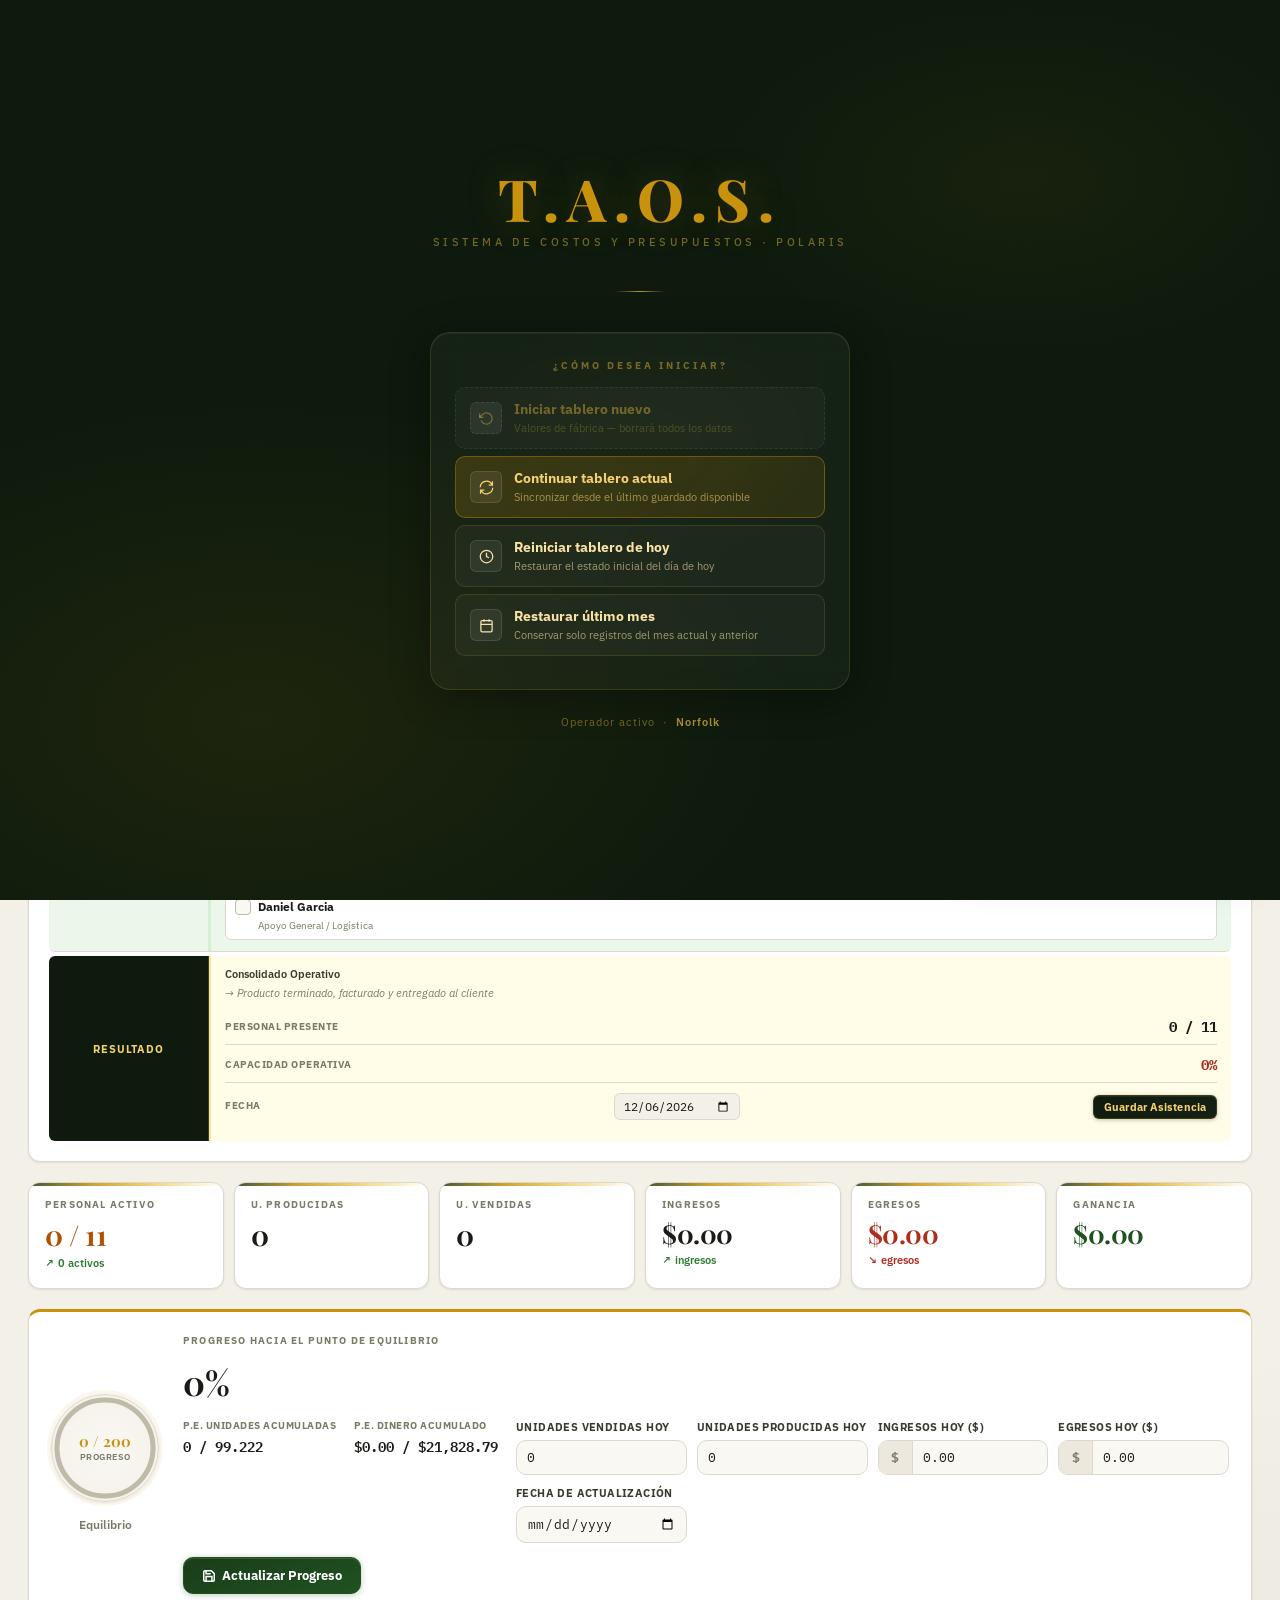
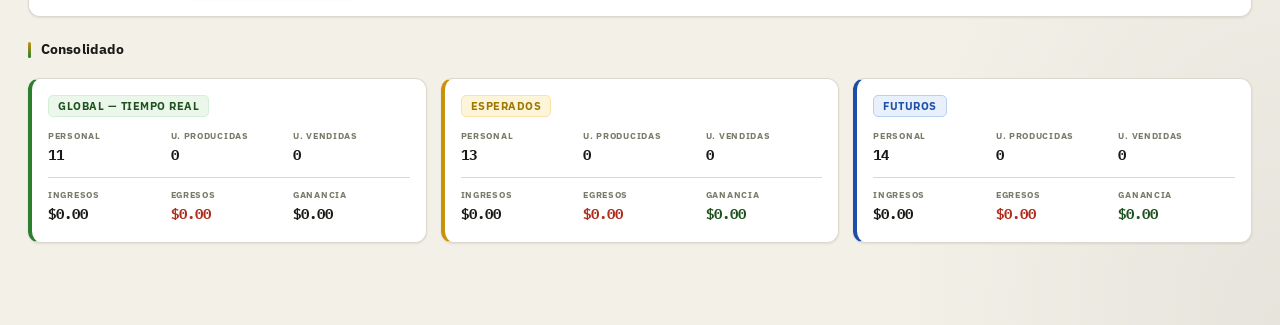
==== commit 1f450aa0: "Version actualizada Vercel pruebas con Supabase" ====
--- a/taos.html
+++ b/taos.html
@@ -1202,5 +1202,6 @@
 <script src="taos_utilitarios.js"></script>
 <script src="taos_calculadora.js"></script>
 <script src="taos.js"></script>
+<script src="taos_supabase.js"></script>
 </body>
 </html>
